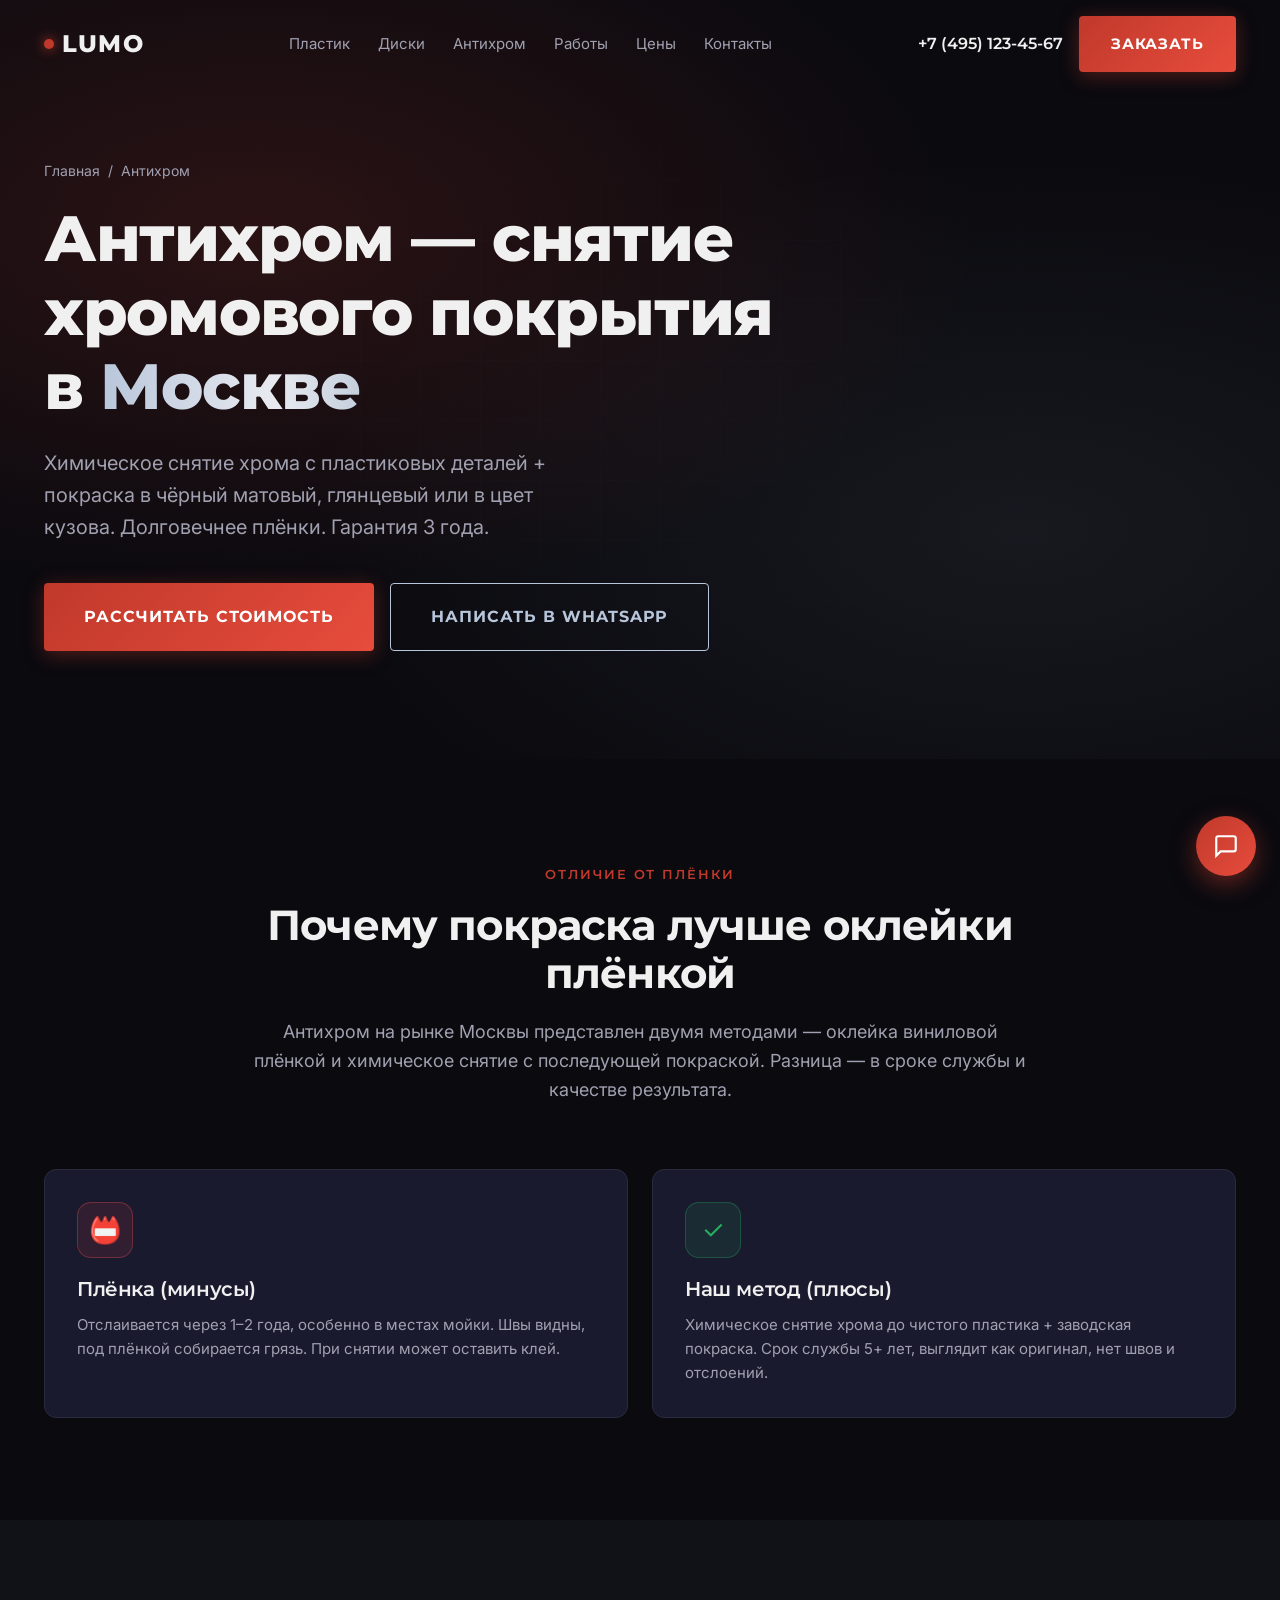
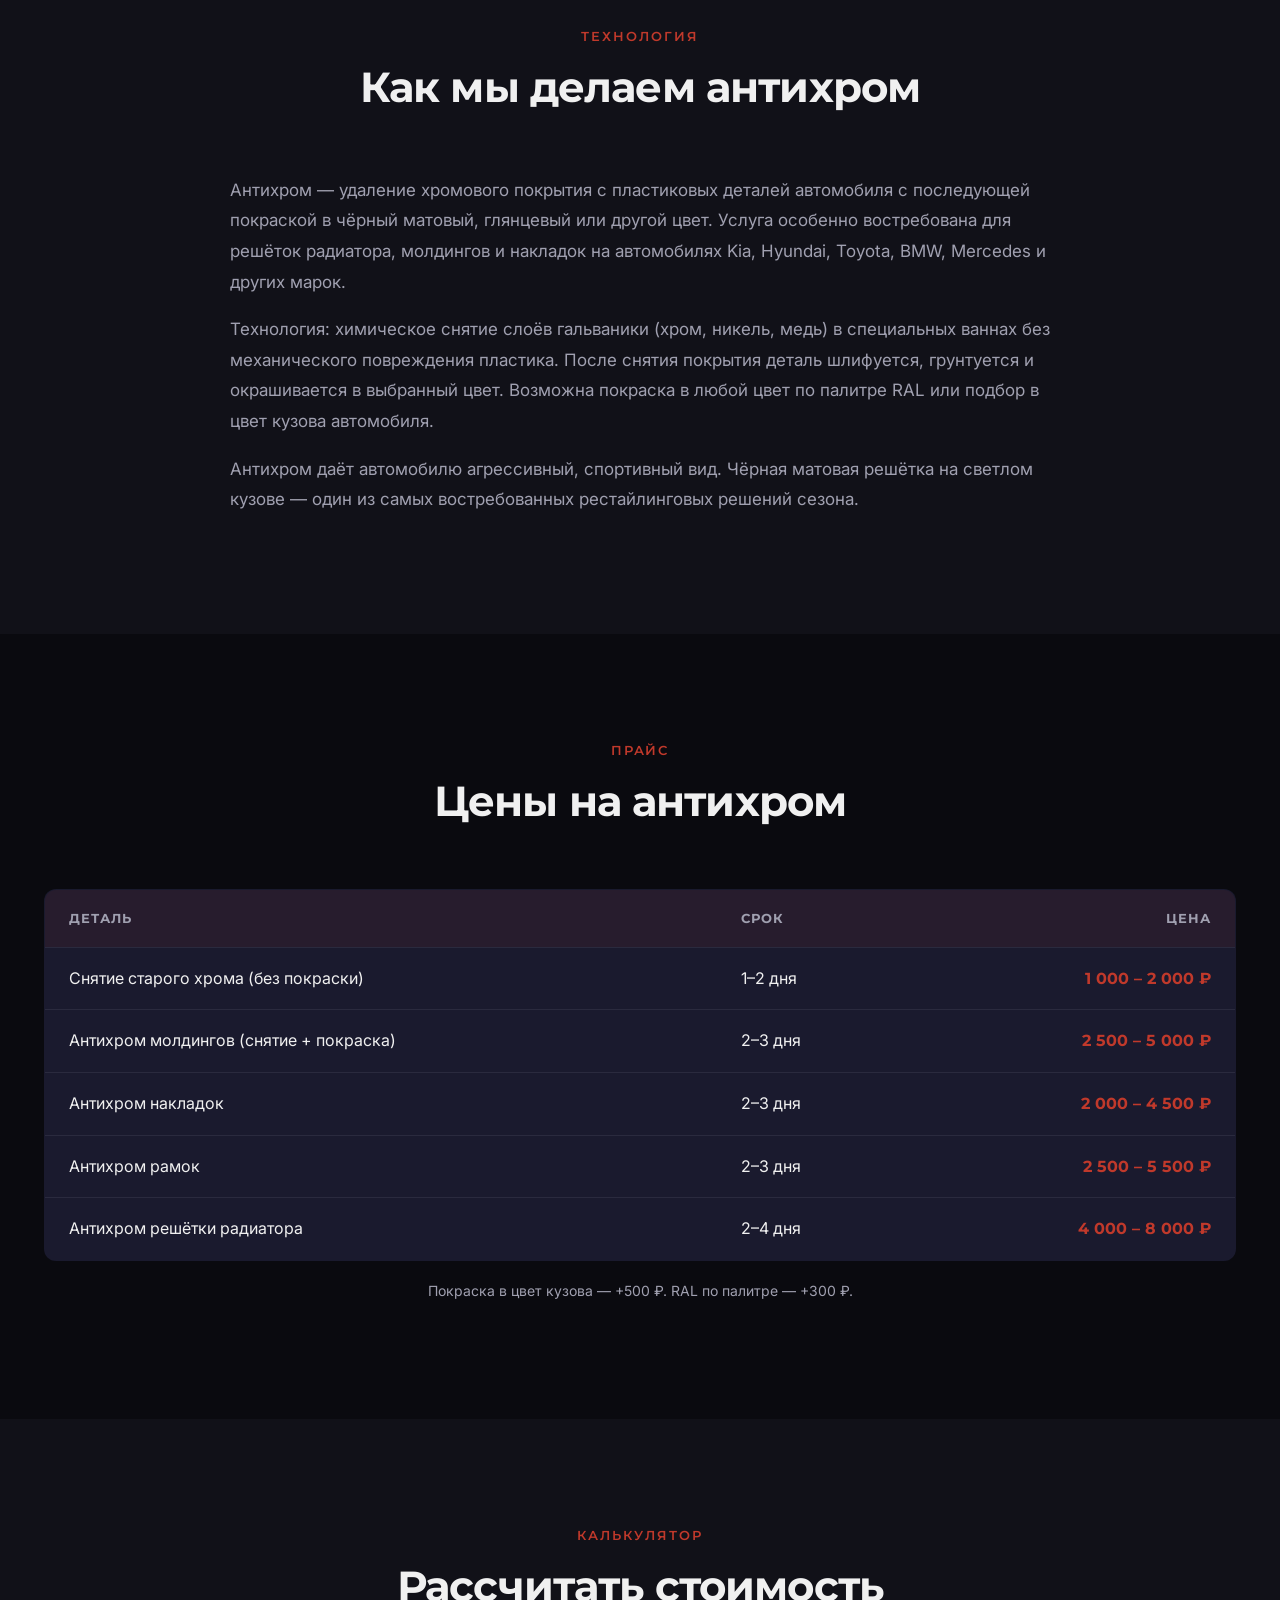
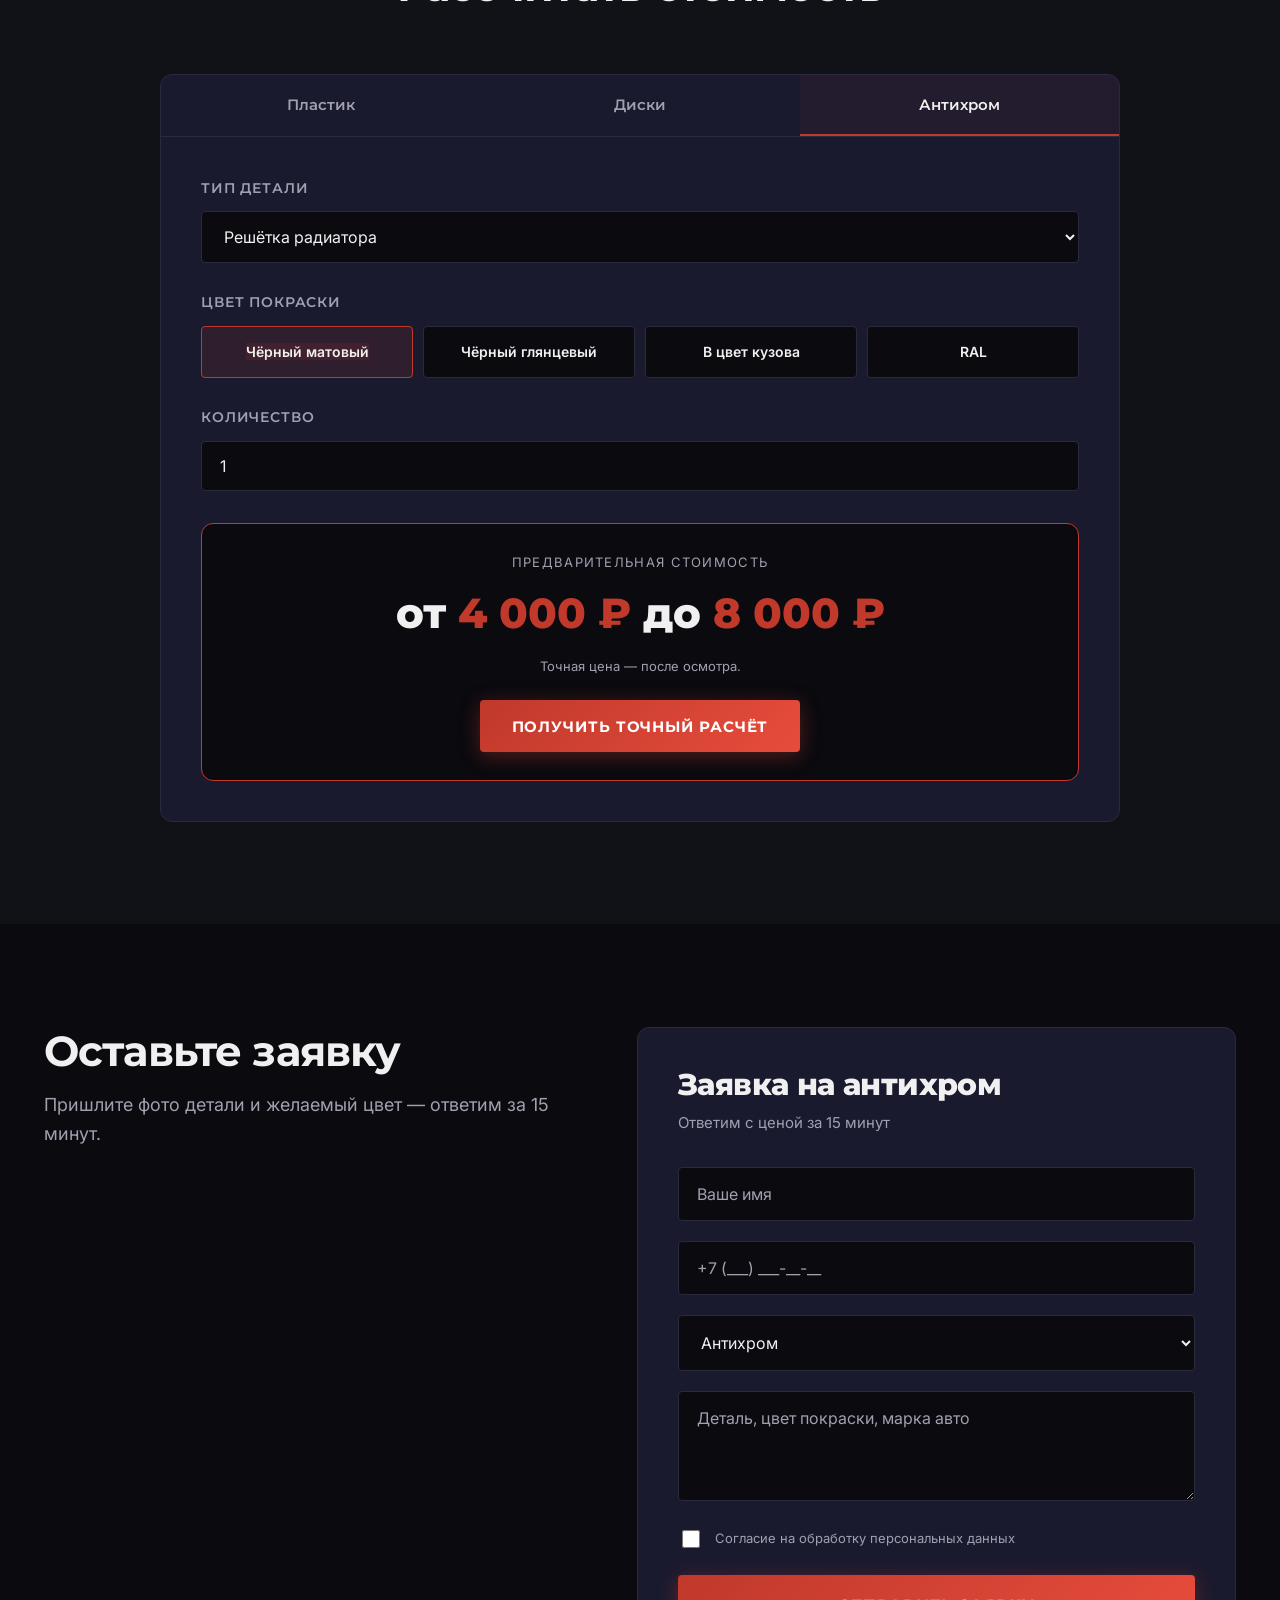
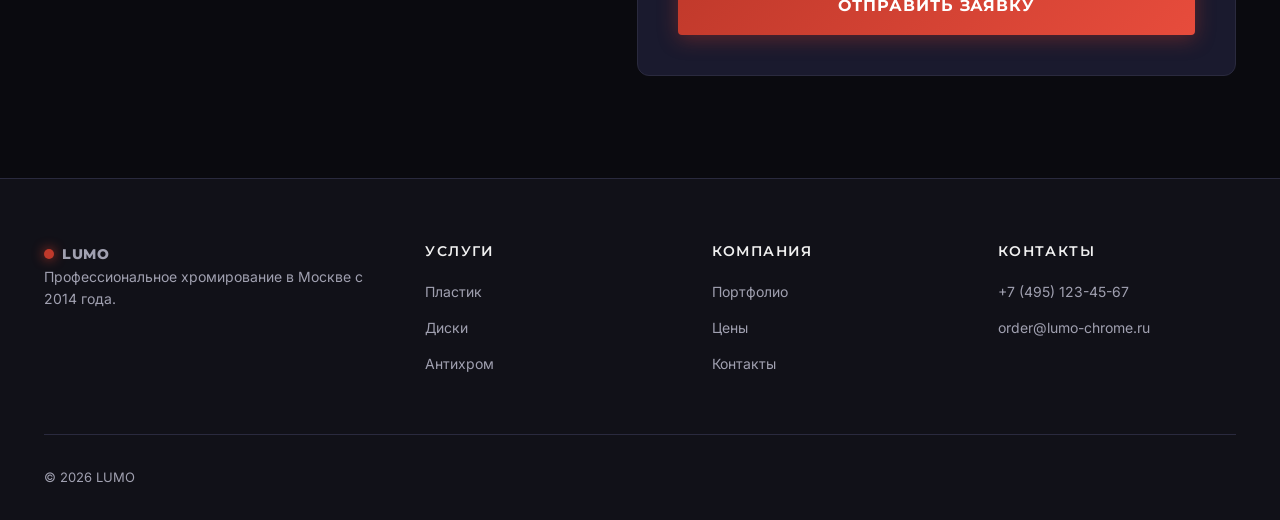
==== antihrom/index.html @ a1a931a6 "Initial commit: LUMO chrome plating website Multipage selling site for chrome plating services in Mo" ====
<!doctype html>
<html lang="ru">
<head>
  <meta charset="utf-8">
  <meta name="viewport" content="width=device-width, initial-scale=1">
  <meta name="theme-color" content="#0a0a0f">

  <title>Антихром в Москве — снятие хрома с пластика | Решётки, молдинги от 3 500 ₽ | LUMO</title>
  <meta name="description" content="Антихром решётки радиатора, молдингов, накладок в Москве и МО. Снятие хрома + покраска в чёрный матовый/глянцевый. Цена от 3 500 ₽. Срок 2–4 дня. Долговечнее плёнки.">
  <meta name="keywords" content="антихром Москва, антихром решётки радиатора, снятие хрома с пластика, антихром молдингов, покраска решётки чёрный матовый">
  <link rel="canonical" href="https://lumo-chrome.ru/antihrom/">

  <meta property="og:title" content="Антихром в Москве — от 3 500 ₽">
  <meta property="og:description" content="Химическое снятие хрома + покраска. Долговечнее плёнки. Срок 2–4 дня.">

  <link rel="preconnect" href="https://fonts.googleapis.com">
  <link rel="preconnect" href="https://fonts.gstatic.com" crossorigin>
  <link href="https://fonts.googleapis.com/css2?family=Montserrat:wght@400;600;700;800&family=Inter:wght@400;500;600&display=swap" rel="stylesheet">
  <link rel="stylesheet" href="/css/style.css">
  <link rel="stylesheet" href="/css/components.css">
  <link rel="stylesheet" href="/css/animations.css">

  <script type="application/ld+json">
  {
    "@context": "https://schema.org", "@type": "Service",
    "serviceType": "Антихром (снятие хромового покрытия)",
    "provider": {"@type": "LocalBusiness", "name": "LUMO"},
    "offers": {"@type": "Offer", "price": "3500", "priceCurrency": "RUB"}
  }
  </script>
</head>
<body>

<header class="header scrolled">
  <div class="container header__inner">
    <a href="/" class="logo"><span class="logo__dot"></span>LUMO</a>
    <nav class="nav">
      <a href="/hromirovanie-plastika/">Пластик</a>
      <a href="/hromirovanie-diskov/">Диски</a>
      <a href="/antihrom/">Антихром</a>
      <a href="/portfolio/">Работы</a>
      <a href="/ceny/">Цены</a>
      <a href="/kontakty/">Контакты</a>
    </nav>
    <div class="header__cta">
      <a href="tel:+74951234567" class="header__phone">+7 (495) 123-45-67</a>
      <a href="#lead-form" class="btn btn--primary">Заказать</a>
      <button class="burger" aria-label="Меню"><span></span><span></span></button>
    </div>
  </div>
</header>

<section class="hero" style="min-height:auto;padding-top:160px;padding-bottom:60px;">
  <div class="container">
    <div class="reveal" style="max-width:860px;">
      <nav style="color:var(--text-secondary);font-size:14px;margin-bottom:20px;"><a href="/" style="color:var(--text-secondary);">Главная</a> &nbsp;/&nbsp; Антихром</nav>
      <h1>Антихром — снятие хромового покрытия в&nbsp;<span class="chrome-text">Москве</span></h1>
      <p class="hero__subtitle">Химическое снятие хрома с пластиковых деталей + покраска в чёрный матовый, глянцевый или в цвет кузова. Долговечнее плёнки. Гарантия 3 года.</p>
      <div class="hero__cta">
        <a href="#calculator" class="btn btn--primary btn--lg">Рассчитать стоимость</a>
        <a href="https://wa.me/74951234567" class="btn btn--secondary btn--lg">Написать в WhatsApp</a>
      </div>
    </div>
  </div>
</section>

<section>
  <div class="container">
    <div class="section-head reveal">
      <span class="eyebrow">Отличие от плёнки</span>
      <h2>Почему покраска лучше оклейки плёнкой</h2>
      <p>Антихром на рынке Москвы представлен двумя методами — оклейка виниловой плёнкой и химическое снятие с последующей покраской. Разница — в сроке службы и качестве результата.</p>
    </div>
    <div class="grid-2" style="display:grid;grid-template-columns:repeat(2,1fr);gap:24px;">
      <div class="utp-card reveal">
        <div class="utp-card__icon" style="background:rgba(255,80,80,0.1);border-color:rgba(255,80,80,0.3);">📛</div>
        <h3>Плёнка (минусы)</h3>
        <p>Отслаивается через 1–2 года, особенно в местах мойки. Швы видны, под плёнкой собирается грязь. При снятии может оставить клей.</p>
      </div>
      <div class="utp-card reveal" data-delay="1">
        <div class="utp-card__icon" style="background:rgba(39,174,96,0.12);border-color:rgba(39,174,96,0.3);color:var(--success);">✓</div>
        <h3>Наш метод (плюсы)</h3>
        <p>Химическое снятие хрома до чистого пластика + заводская покраска. Срок службы 5+ лет, выглядит как оригинал, нет швов и отслоений.</p>
      </div>
    </div>
  </div>
</section>

<section style="background:var(--bg-secondary);">
  <div class="container">
    <div class="section-head reveal">
      <span class="eyebrow">Технология</span>
      <h2>Как мы делаем антихром</h2>
    </div>
    <div style="max-width:820px;margin:0 auto;color:var(--text-secondary);font-size:17px;line-height:1.8;">
      <p>Антихром — удаление хромового покрытия с пластиковых деталей автомобиля с последующей покраской в чёрный матовый, глянцевый или другой цвет. Услуга особенно востребована для решёток радиатора, молдингов и накладок на автомобилях Kia, Hyundai, Toyota, BMW, Mercedes и других марок.</p>
      <p>Технология: химическое снятие слоёв гальваники (хром, никель, медь) в специальных ваннах без механического повреждения пластика. После снятия покрытия деталь шлифуется, грунтуется и окрашивается в выбранный цвет. Возможна покраска в любой цвет по палитре RAL или подбор в цвет кузова автомобиля.</p>
      <p>Антихром даёт автомобилю агрессивный, спортивный вид. Чёрная матовая решётка на светлом кузове — один из самых востребованных рестайлинговых решений сезона.</p>
    </div>
  </div>
</section>

<section>
  <div class="container">
    <div class="section-head reveal">
      <span class="eyebrow">Прайс</span>
      <h2>Цены на антихром</h2>
    </div>
    <table class="price-table reveal">
      <thead><tr><th>Деталь</th><th>Срок</th><th style="text-align:right;">Цена</th></tr></thead>
      <tbody>
        <tr><td>Снятие старого хрома (без покраски)</td><td>1–2 дня</td><td class="price" style="text-align:right;">1 000 – 2 000 ₽</td></tr>
        <tr><td>Антихром молдингов (снятие + покраска)</td><td>2–3 дня</td><td class="price" style="text-align:right;">2 500 – 5 000 ₽</td></tr>
        <tr><td>Антихром накладок</td><td>2–3 дня</td><td class="price" style="text-align:right;">2 000 – 4 500 ₽</td></tr>
        <tr><td>Антихром рамок</td><td>2–3 дня</td><td class="price" style="text-align:right;">2 500 – 5 500 ₽</td></tr>
        <tr><td>Антихром решётки радиатора</td><td>2–4 дня</td><td class="price" style="text-align:right;">4 000 – 8 000 ₽</td></tr>
      </tbody>
    </table>
    <p style="text-align:center;color:var(--text-secondary);margin-top:20px;font-size:14px;">Покраска в цвет кузова — +500 ₽. RAL по палитре — +300 ₽.</p>
  </div>
</section>

<section id="calculator" style="background:var(--bg-secondary);">
  <div class="container">
    <div class="section-head reveal">
      <span class="eyebrow">Калькулятор</span>
      <h2>Рассчитать стоимость</h2>
    </div>
    <div class="calculator reveal">
      <div class="calculator__tabs"><button class="calculator__tab" data-tab="plastic">Пластик</button><button class="calculator__tab" data-tab="discs">Диски</button><button class="calculator__tab active" data-tab="antichrome">Антихром</button></div>
      <div class="calculator__body">
        <div class="calculator__panel" data-tab="plastic">
          <div class="calc-field"><label>Тип</label><select name="p-type"><option value="grill">Решётка</option></select></div>
          <div class="calc-field"><label>Размер</label><div class="calc-options"><label><input type="radio" name="p-size" value="medium" checked><span>Средняя</span></label></div></div>
          <div class="calc-field"><label>Количество</label><input type="number" name="p-qty" min="1" max="20" value="1"></div>
          <div class="calc-field"><label>Цвет</label><div class="calc-options"><label><input type="radio" name="p-color" value="silver" checked><span>Серебро</span></label></div></div>
        </div>
        <div class="calculator__panel" data-tab="discs">
          <div class="calc-field"><label>Диаметр</label><select name="d-dia"><option selected>R17</option></select></div>
          <div class="calc-field"><label>Тип</label><div class="calc-options"><label><input type="radio" name="d-type" value="cast" checked><span>Литой</span></label></div></div>
          <div class="calc-field"><label>Количество</label><div class="calc-options"><label><input type="radio" name="d-qty" value="1" checked><span>1</span></label></div></div>
        </div>
        <div class="calculator__panel active" data-tab="antichrome">
          <div class="calc-field"><label>Тип детали</label><select name="a-type"><option value="grill">Решётка радиатора</option><option value="molding">Молдинги</option><option value="overlay">Накладки</option><option value="frame">Рамки</option><option value="other">Другое</option></select></div>
          <div class="calc-field"><label>Цвет покраски</label><div class="calc-options"><label><input type="radio" name="a-paint" value="matte" checked><span>Чёрный матовый</span></label><label><input type="radio" name="a-paint" value="gloss"><span>Чёрный глянцевый</span></label><label><input type="radio" name="a-paint" value="body"><span>В цвет кузова</span></label><label><input type="radio" name="a-paint" value="ral"><span>RAL</span></label></div></div>
          <div class="calc-field"><label>Количество</label><input type="number" name="a-qty" min="1" max="20" value="1"></div>
        </div>
        <div class="calc-result">
          <div class="calc-result__label">Предварительная стоимость</div>
          <div class="calc-result__price">от <span>0 ₽</span> до <span>0 ₽</span></div>
          <div class="calc-result__note">Точная цена — после осмотра.</div>
          <button type="button" class="btn btn--primary calc-result__cta">Получить точный расчёт</button>
        </div>
      </div>
    </div>
  </div>
</section>

<section id="contact">
  <div class="container">
    <div class="contact">
      <div class="contact__info reveal">
        <h2>Оставьте заявку</h2>
        <p>Пришлите фото детали и желаемый цвет — ответим за 15 минут.</p>
      </div>
      <form class="form reveal" id="lead-form" data-lead>
        <div class="form__fields">
          <h3 class="form__title">Заявка на антихром</h3>
          <p class="form__subtitle">Ответим с ценой за 15 минут</p>
          <div class="form-field"><input type="text" name="name" placeholder="Ваше имя" required></div>
          <div class="form-field"><input type="tel" name="phone" placeholder="+7 (___) ___-__-__" required></div>
          <div class="form-field"><select name="service"><option>Антихром</option></select></div>
          <div class="form-field"><textarea name="comment" placeholder="Деталь, цвет покраски, марка авто"></textarea></div>
          <label class="form-agree"><input type="checkbox" required><span>Согласие на обработку персональных данных</span></label>
          <button type="submit" class="btn btn--primary btn--block btn--lg">Отправить заявку</button>
        </div>
        <div class="form__success"><h3>Заявка принята!</h3><p>Свяжемся в течение 15 минут.</p></div>
      </form>
    </div>
  </div>
</section>

<footer class="footer">
  <div class="container">
    <div class="footer__grid">
      <div><a href="/" class="logo"><span class="logo__dot"></span>LUMO</a><p>Профессиональное хромирование в Москве с 2014 года.</p></div>
      <div><h4>Услуги</h4><ul><li><a href="/hromirovanie-plastika/">Пластик</a></li><li><a href="/hromirovanie-diskov/">Диски</a></li><li><a href="/antihrom/">Антихром</a></li></ul></div>
      <div><h4>Компания</h4><ul><li><a href="/portfolio/">Портфолио</a></li><li><a href="/ceny/">Цены</a></li><li><a href="/kontakty/">Контакты</a></li></ul></div>
      <div><h4>Контакты</h4><ul><li><a href="tel:+74951234567">+7 (495) 123-45-67</a></li><li><a href="mailto:order@lumo-chrome.ru">order@lumo-chrome.ru</a></li></ul></div>
    </div>
    <div class="footer__bottom"><div>© <span data-year>2026</span> LUMO</div></div>
  </div>
</footer>

<div class="messenger">
  <div class="messenger__menu">
    <a class="messenger__btn messenger__btn--wa" href="https://wa.me/74951234567" target="_blank" rel="noopener">WhatsApp</a>
    <a class="messenger__btn messenger__btn--tg" href="https://t.me/lumo_chrome" target="_blank" rel="noopener">Telegram</a>
  </div>
  <button class="messenger__toggle" aria-label="Написать"><svg width="26" height="26" viewBox="0 0 24 24" fill="none" stroke="currentColor" stroke-width="2"><path d="M21 15a2 2 0 01-2 2H7l-4 4V5a2 2 0 012-2h14a2 2 0 012 2z"/></svg></button>
</div>

<script src="/js/analytics.js" defer></script>
<script src="/js/main.js" defer></script>
<script src="/js/calculator.js" defer></script>
</body>
</html>
---- css/style.css ----
/* ============================================
   LUMO — Хромирование в Москве
   Main stylesheet: variables, reset, layout, typography
   ============================================ */

:root {
  --bg-primary: #0a0a0f;
  --bg-secondary: #111118;
  --bg-card: #1a1a2e;
  --accent: #C0392B;
  --accent-light: #E74C3C;
  --chrome-1: #B8C6DB;
  --chrome-2: #E8EAF0;
  --chrome-3: #A0B4C8;
  --gold: #D4AF37;
  --text-primary: #F0F0F0;
  --text-secondary: #A0A0B0;
  --border: #2a2a3e;
  --success: #27AE60;
  --wa: #25D366;
  --tg: #0088cc;

  --font-head: 'Montserrat', system-ui, -apple-system, sans-serif;
  --font-body: 'Inter', system-ui, -apple-system, sans-serif;

  --container: 1240px;
  --radius: 12px;
  --radius-sm: 4px;
  --transition: all 0.3s cubic-bezier(0.4, 0, 0.2, 1);
}

/* ---------- Reset ---------- */
*, *::before, *::after { box-sizing: border-box; }
html { scroll-behavior: smooth; -webkit-text-size-adjust: 100%; }
body {
  margin: 0;
  font-family: var(--font-body);
  font-size: 16px;
  line-height: 1.6;
  color: var(--text-primary);
  background: var(--bg-primary);
  overflow-x: hidden;
  -webkit-font-smoothing: antialiased;
  -moz-osx-font-smoothing: grayscale;
}
img, svg, video { max-width: 100%; display: block; }
a { color: inherit; text-decoration: none; }
button { font-family: inherit; cursor: pointer; border: 0; background: none; color: inherit; }
input, select, textarea { font-family: inherit; font-size: inherit; color: inherit; }
ul { margin: 0; padding: 0; list-style: none; }
p { margin: 0 0 1em; }

/* ---------- Typography ---------- */
h1, h2, h3, h4 {
  font-family: var(--font-head);
  font-weight: 700;
  line-height: 1.15;
  margin: 0 0 0.5em;
  letter-spacing: -0.02em;
}
h1 { font-size: clamp(32px, 5vw, 64px); font-weight: 800; }
h2 { font-size: clamp(24px, 3.5vw, 42px); }
h3 { font-size: clamp(20px, 2.4vw, 28px); font-weight: 600; }
h4 { font-size: clamp(18px, 1.8vw, 22px); font-weight: 600; }

.chrome-text {
  background: linear-gradient(90deg, #B8C6DB, #E8EAF0, #A0B4C8, #E8EAF0);
  background-clip: text;
  -webkit-background-clip: text;
  -webkit-text-fill-color: transparent;
  background-size: 200% auto;
  animation: shine 4s linear infinite;
}
.accent-text { color: var(--accent); }
.gold-text { color: var(--gold); }

/* ---------- Layout ---------- */
.container {
  width: 100%;
  max-width: var(--container);
  margin: 0 auto;
  padding: 0 24px;
}
section { padding: clamp(64px, 8vw, 120px) 0; position: relative; }
.section-head { max-width: 780px; margin: 0 auto clamp(40px, 5vw, 64px); text-align: center; }
.section-head .eyebrow {
  display: inline-block;
  font-family: var(--font-head);
  font-size: 13px;
  font-weight: 600;
  text-transform: uppercase;
  letter-spacing: 0.15em;
  color: var(--accent);
  margin-bottom: 16px;
}
.section-head p { color: var(--text-secondary); font-size: 18px; }

.grid { display: grid; gap: 24px; }
.grid-3 { grid-template-columns: repeat(3, 1fr); }
.grid-2 { grid-template-columns: repeat(2, 1fr); }
.grid-6 { grid-template-columns: repeat(3, 1fr); }

/* ---------- Header ---------- */
.header {
  position: fixed; top: 0; left: 0; right: 0;
  z-index: 100;
  padding: 16px 0;
  background: transparent;
  transition: var(--transition);
}
.header.scrolled {
  background: rgba(10, 10, 15, 0.95);
  backdrop-filter: blur(10px);
  -webkit-backdrop-filter: blur(10px);
  border-bottom: 1px solid var(--border);
  padding: 12px 0;
}
.header.hidden { transform: translateY(-100%); }
.header__inner { display: flex; align-items: center; justify-content: space-between; gap: 24px; }
.logo {
  font-family: var(--font-head);
  font-weight: 800;
  font-size: 24px;
  letter-spacing: 0.05em;
  display: flex; align-items: center; gap: 8px;
}
.logo__dot { width: 10px; height: 10px; background: var(--accent); border-radius: 50%; box-shadow: 0 0 12px var(--accent); }
.nav { display: flex; gap: 28px; }
.nav a { font-size: 15px; color: var(--text-secondary); transition: var(--transition); }
.nav a:hover { color: var(--text-primary); }
.header__phone {
  font-family: var(--font-head);
  font-weight: 600;
  font-size: 16px;
  white-space: nowrap;
}
.header__cta { display: flex; align-items: center; gap: 16px; }
.burger { display: none; width: 32px; height: 32px; flex-direction: column; justify-content: center; gap: 6px; }
.burger span { display: block; width: 24px; height: 2px; background: var(--text-primary); transition: var(--transition); }
.burger.active span:nth-child(1) { transform: translateY(4px) rotate(45deg); }
.burger.active span:nth-child(2) { transform: translateY(-4px) rotate(-45deg); }

/* ---------- Hero ---------- */
.hero {
  min-height: 100vh;
  display: flex;
  align-items: center;
  padding-top: 120px;
  padding-bottom: 80px;
  position: relative;
  overflow: hidden;
}
.hero::before {
  content: '';
  position: absolute; inset: 0;
  background:
    radial-gradient(ellipse at 20% 30%, rgba(192, 57, 43, 0.18), transparent 50%),
    radial-gradient(ellipse at 80% 70%, rgba(184, 198, 219, 0.08), transparent 50%);
  z-index: -1;
}
.hero::after {
  content: '';
  position: absolute; inset: 0;
  background-image: linear-gradient(var(--border) 1px, transparent 1px), linear-gradient(90deg, var(--border) 1px, transparent 1px);
  background-size: 60px 60px;
  opacity: 0.08;
  mask-image: radial-gradient(ellipse at center, #000 30%, transparent 70%);
  -webkit-mask-image: radial-gradient(ellipse at center, #000 30%, transparent 70%);
  z-index: -1;
}
.hero__grid { display: grid; grid-template-columns: 1.3fr 1fr; gap: 64px; align-items: center; }
.hero__eyebrow {
  display: inline-flex; align-items: center; gap: 10px;
  padding: 8px 16px;
  border: 1px solid var(--border);
  border-radius: 50px;
  background: rgba(26, 26, 46, 0.5);
  font-size: 13px; text-transform: uppercase; letter-spacing: 0.1em;
  color: var(--text-secondary);
  margin-bottom: 24px;
  backdrop-filter: blur(8px);
}
.hero__eyebrow::before { content: ''; width: 8px; height: 8px; background: var(--success); border-radius: 50%; box-shadow: 0 0 8px var(--success); }
.hero h1 { margin-bottom: 24px; }
.hero__subtitle { font-size: 20px; color: var(--text-secondary); margin-bottom: 40px; max-width: 560px; }
.hero__cta { display: flex; gap: 16px; flex-wrap: wrap; margin-bottom: 48px; }
.hero__trust { display: flex; gap: 32px; flex-wrap: wrap; }
.hero__trust div { }
.hero__trust .num { font-family: var(--font-head); font-weight: 800; font-size: 32px; color: var(--text-primary); line-height: 1; }
.hero__trust .lbl { font-size: 13px; color: var(--text-secondary); margin-top: 6px; text-transform: uppercase; letter-spacing: 0.08em; }
.hero__visual {
  position: relative;
  aspect-ratio: 1 / 1.1;
  border-radius: var(--radius);
  background: linear-gradient(145deg, #1a1a2e, #0a0a0f);
  border: 1px solid var(--border);
  overflow: hidden;
  display: flex; align-items: center; justify-content: center;
}
.hero__visual::before {
  content: '';
  position: absolute; inset: 0;
  background: conic-gradient(from 0deg at 50% 50%, transparent, rgba(184, 198, 219, 0.15), transparent 30%);
  animation: spin 8s linear infinite;
}
.hero__visual-inner {
  position: relative;
  width: 70%; aspect-ratio: 1;
  border-radius: 50%;
  background:
    radial-gradient(circle at 30% 30%, #E8EAF0, #B8C6DB 40%, #6a7a8c 70%, #2a3540);
  box-shadow: inset 0 0 40px rgba(0,0,0,0.6), 0 0 80px rgba(184, 198, 219, 0.25);
}
.hero__visual-inner::after {
  content: '';
  position: absolute; inset: 20%;
  border-radius: 50%;
  background: radial-gradient(circle at 40% 40%, #F0F0F0, #B8C6DB 50%, #4a5560);
  box-shadow: inset 0 0 20px rgba(0,0,0,0.5);
}

/* ---------- Services ---------- */
.services__grid { display: grid; grid-template-columns: repeat(3, 1fr); gap: 24px; }

/* ---------- Advantages (UTP) ---------- */
.utp__grid { display: grid; grid-template-columns: repeat(3, 1fr); gap: 24px; }
.utp-card {
  padding: 32px;
  background: var(--bg-card);
  border: 1px solid var(--border);
  border-radius: var(--radius);
  transition: var(--transition);
}
.utp-card:hover { border-color: var(--accent); transform: translateY(-4px); }
.utp-card__icon {
  width: 56px; height: 56px;
  display: flex; align-items: center; justify-content: center;
  background: linear-gradient(135deg, rgba(192, 57, 43, 0.2), rgba(192, 57, 43, 0.05));
  border: 1px solid rgba(192, 57, 43, 0.3);
  border-radius: 14px;
  margin-bottom: 20px;
  font-size: 26px;
}
.utp-card h3 { margin-bottom: 12px; font-size: 20px; }
.utp-card p { color: var(--text-secondary); font-size: 15px; margin: 0; }

/* ---------- Process ---------- */
.process__grid { display: grid; grid-template-columns: repeat(5, 1fr); gap: 16px; position: relative; }
.process-step {
  position: relative;
  padding: 28px 24px;
  background: var(--bg-card);
  border: 1px solid var(--border);
  border-radius: var(--radius);
  text-align: center;
}
.process-step__num {
  position: absolute;
  top: -20px; left: 50%;
  transform: translateX(-50%);
  width: 44px; height: 44px;
  background: linear-gradient(135deg, var(--accent), var(--accent-light));
  border-radius: 50%;
  display: flex; align-items: center; justify-content: center;
  font-family: var(--font-head);
  font-weight: 800;
  font-size: 18px;
  color: #fff;
  box-shadow: 0 4px 20px rgba(192, 57, 43, 0.5);
}
.process-step h4 { margin: 12px 0 8px; }
.process-step p { color: var(--text-secondary); font-size: 14px; margin: 0; }

/* ---------- Portfolio ---------- */
.portfolio__filters { display: flex; gap: 12px; justify-content: center; margin-bottom: 40px; flex-wrap: wrap; }
.filter-btn {
  padding: 10px 20px;
  border: 1px solid var(--border);
  border-radius: 50px;
  color: var(--text-secondary);
  font-size: 14px;
  transition: var(--transition);
}
.filter-btn:hover { color: var(--text-primary); border-color: var(--chrome-1); }
.filter-btn.active { background: var(--accent); color: #fff; border-color: var(--accent); }

.portfolio__grid { display: grid; grid-template-columns: repeat(3, 1fr); gap: 24px; }
.portfolio-item {
  position: relative;
  aspect-ratio: 4 / 3;
  border-radius: var(--radius);
  overflow: hidden;
  background: var(--bg-card);
  border: 1px solid var(--border);
  cursor: pointer;
  transition: var(--transition);
}
.portfolio-item:hover { transform: translateY(-4px); border-color: var(--accent); }
.portfolio-item__before,
.portfolio-item__after {
  position: absolute; inset: 0;
  display: flex; align-items: center; justify-content: center;
  font-family: var(--font-head); font-weight: 800; font-size: 14px;
  letter-spacing: 0.1em;
}
.portfolio-item__before {
  background: linear-gradient(135deg, #2a2a3e, #1a1a2e);
  color: var(--text-secondary);
}
.portfolio-item__after {
  background: linear-gradient(135deg, #B8C6DB, #E8EAF0, #6a7a8c);
  color: #0a0a0f;
  clip-path: inset(0 0 0 50%);
}
.portfolio-item__handle {
  position: absolute;
  top: 0; bottom: 0;
  left: 50%;
  width: 2px;
  background: #fff;
  transform: translateX(-50%);
  pointer-events: none;
}
.portfolio-item__handle::after {
  content: '↔';
  position: absolute; top: 50%; left: 50%;
  transform: translate(-50%, -50%);
  width: 40px; height: 40px;
  background: #fff;
  color: var(--accent);
  border-radius: 50%;
  display: flex; align-items: center; justify-content: center;
  font-weight: 800; font-size: 20px;
  box-shadow: 0 4px 16px rgba(0,0,0,0.5);
}
.portfolio-item__caption {
  position: absolute;
  left: 16px; right: 16px; bottom: 16px;
  font-size: 13px;
  color: var(--text-secondary);
  z-index: 2;
}
.portfolio-item .label-before,
.portfolio-item .label-after {
  position: absolute;
  top: 16px;
  padding: 6px 12px;
  background: rgba(10, 10, 15, 0.7);
  backdrop-filter: blur(8px);
  border-radius: 50px;
  font-family: var(--font-head);
  font-size: 11px;
  font-weight: 700;
  letter-spacing: 0.1em;
  z-index: 3;
}
.portfolio-item .label-before { left: 16px; color: var(--text-secondary); }
.portfolio-item .label-after { right: 16px; color: var(--chrome-2); }

/* ---------- Reviews ---------- */
.reviews__track { display: flex; gap: 24px; overflow-x: auto; padding-bottom: 12px; scroll-snap-type: x mandatory; scrollbar-width: thin; }
.reviews__track::-webkit-scrollbar { height: 6px; }
.reviews__track::-webkit-scrollbar-thumb { background: var(--border); border-radius: 4px; }
.review-card {
  flex: 0 0 360px;
  padding: 28px;
  background: var(--bg-card);
  border: 1px solid var(--border);
  border-radius: var(--radius);
  scroll-snap-align: start;
}
.review-card__head { display: flex; align-items: center; gap: 14px; margin-bottom: 16px; }
.review-card__avatar {
  width: 48px; height: 48px;
  background: linear-gradient(135deg, var(--accent), var(--accent-light));
  border-radius: 50%;
  display: flex; align-items: center; justify-content: center;
  font-family: var(--font-head); font-weight: 800; font-size: 18px;
  color: #fff;
}
.review-card__name { font-weight: 600; }
.review-card__meta { font-size: 13px; color: var(--text-secondary); }
.review-card__stars { color: var(--gold); margin-bottom: 12px; font-size: 16px; letter-spacing: 2px; }
.review-card p { color: var(--text-secondary); font-size: 15px; margin: 0; }
.review-card__source { margin-top: 16px; font-size: 12px; color: var(--text-secondary); text-transform: uppercase; letter-spacing: 0.1em; }

/* ---------- FAQ ---------- */
.faq { max-width: 860px; margin: 0 auto; }
.faq-item {
  border: 1px solid var(--border);
  border-radius: var(--radius);
  margin-bottom: 12px;
  background: var(--bg-card);
  overflow: hidden;
  transition: var(--transition);
}
.faq-item[open] { border-color: var(--accent); }
.faq-item summary {
  padding: 22px 28px;
  font-family: var(--font-head);
  font-weight: 600;
  font-size: 17px;
  cursor: pointer;
  display: flex;
  align-items: center;
  justify-content: space-between;
  gap: 16px;
  list-style: none;
}
.faq-item summary::-webkit-details-marker { display: none; }
.faq-item summary::after {
  content: '+';
  font-size: 28px;
  color: var(--accent);
  transition: var(--transition);
  line-height: 1;
}
.faq-item[open] summary::after { transform: rotate(45deg); }
.faq-item__body {
  padding: 0 28px 22px;
  color: var(--text-secondary);
  font-size: 15px;
}

/* ---------- Promo banner ---------- */
.promo {
  background: linear-gradient(135deg, var(--accent), #8a1f14);
  border-radius: var(--radius);
  padding: 48px;
  position: relative;
  overflow: hidden;
  text-align: center;
}
.promo::before {
  content: '';
  position: absolute; inset: 0;
  background: radial-gradient(circle at 20% 30%, rgba(255,255,255,0.15), transparent 50%);
}
.promo > * { position: relative; z-index: 1; }
.promo h2 { color: #fff; margin-bottom: 16px; }
.promo p { color: rgba(255,255,255,0.85); font-size: 18px; margin-bottom: 32px; }
.promo__timer { display: flex; justify-content: center; gap: 16px; margin-bottom: 32px; }
.promo__timer-item {
  background: rgba(0,0,0,0.3);
  padding: 16px 20px;
  border-radius: var(--radius-sm);
  min-width: 80px;
  backdrop-filter: blur(8px);
}
.promo__timer .num { font-family: var(--font-head); font-weight: 800; font-size: 32px; color: #fff; line-height: 1; }
.promo__timer .lbl { font-size: 11px; color: rgba(255,255,255,0.7); text-transform: uppercase; letter-spacing: 0.1em; margin-top: 4px; }

/* ---------- Contact block + form ---------- */
.contact {
  display: grid;
  grid-template-columns: 1fr 1.1fr;
  gap: 48px;
  align-items: start;
}
.contact__info h2 { margin-bottom: 16px; }
.contact__info p { color: var(--text-secondary); font-size: 18px; margin-bottom: 32px; }
.contact__list { display: flex; flex-direction: column; gap: 20px; }
.contact__item { display: flex; gap: 16px; align-items: flex-start; }
.contact__item-icon {
  flex-shrink: 0;
  width: 44px; height: 44px;
  background: rgba(192, 57, 43, 0.12);
  border: 1px solid rgba(192, 57, 43, 0.3);
  border-radius: 10px;
  display: flex; align-items: center; justify-content: center;
  color: var(--accent);
}
.contact__item-label { font-size: 13px; color: var(--text-secondary); text-transform: uppercase; letter-spacing: 0.08em; margin-bottom: 4px; }
.contact__item-value { font-family: var(--font-head); font-weight: 600; font-size: 18px; }

/* ---------- Footer ---------- */
.footer {
  padding: 64px 0 32px;
  background: var(--bg-secondary);
  border-top: 1px solid var(--border);
}
.footer__grid { display: grid; grid-template-columns: 1.4fr repeat(3, 1fr); gap: 48px; margin-bottom: 48px; }
.footer h4 { font-size: 14px; text-transform: uppercase; letter-spacing: 0.1em; margin-bottom: 20px; color: var(--text-primary); }
.footer p, .footer a { color: var(--text-secondary); font-size: 14px; }
.footer ul li { margin-bottom: 10px; }
.footer a:hover { color: var(--text-primary); }
.footer__bottom {
  padding-top: 32px;
  border-top: 1px solid var(--border);
  display: flex; justify-content: space-between; gap: 24px; flex-wrap: wrap;
  font-size: 13px; color: var(--text-secondary);
}

/* ---------- Responsive ---------- */
@media (max-width: 1199px) {
  .services__grid, .utp__grid, .portfolio__grid { grid-template-columns: repeat(2, 1fr); }
  .process__grid { grid-template-columns: repeat(3, 1fr); }
  .footer__grid { grid-template-columns: 1fr 1fr; }
}
@media (max-width: 900px) {
  .hero__grid { grid-template-columns: 1fr; gap: 48px; }
  .hero__visual { max-width: 400px; margin: 0 auto; }
  .contact { grid-template-columns: 1fr; }
}
@media (max-width: 767px) {
  .nav { display: none; }
  .header__phone { display: none; }
  .burger { display: flex; }
  .header.scrolled .nav.open {
    display: flex; flex-direction: column;
    position: absolute; top: 100%; left: 0; right: 0;
    background: rgba(10, 10, 15, 0.98);
    padding: 24px; gap: 20px;
    border-bottom: 1px solid var(--border);
  }
  .services__grid, .utp__grid, .portfolio__grid, .process__grid { grid-template-columns: 1fr; }
  .hero__trust { gap: 20px; }
  .hero__trust .num { font-size: 26px; }
  .promo { padding: 32px 20px; }
  .footer__grid { grid-template-columns: 1fr; gap: 32px; }
  .review-card { flex: 0 0 300px; }
  section { padding: 72px 0; }
}
@media (max-width: 479px) {
  .container { padding: 0 16px; }
  .hero__subtitle { font-size: 17px; }
  .hero__cta .btn { width: 100%; }
  .faq-item summary { padding: 18px 20px; font-size: 15px; }
  .faq-item__body { padding: 0 20px 18px; }
}
---- css/components.css ----
/* ============================================
   LUMO — Components: buttons, cards, forms, calculator, widgets
   ============================================ */

/* ---------- Buttons ---------- */
.btn {
  display: inline-flex;
  align-items: center;
  justify-content: center;
  gap: 10px;
  padding: 16px 32px;
  border-radius: var(--radius-sm);
  font-family: var(--font-head);
  font-weight: 700;
  font-size: 15px;
  text-transform: uppercase;
  letter-spacing: 0.06em;
  min-height: 52px;
  transition: var(--transition);
  position: relative;
  overflow: hidden;
  cursor: pointer;
  white-space: nowrap;
}
.btn--primary {
  background: linear-gradient(135deg, var(--accent), var(--accent-light));
  color: #fff;
  box-shadow: 0 4px 20px rgba(192, 57, 43, 0.4);
}
.btn--primary::before {
  content: '';
  position: absolute;
  inset: 0;
  background: linear-gradient(120deg, transparent, rgba(255,255,255,0.25), transparent);
  transform: translateX(-100%);
  transition: transform 0.6s ease;
}
.btn--primary:hover::before { transform: translateX(100%); }
.btn--primary:hover { box-shadow: 0 6px 28px rgba(192, 57, 43, 0.55); transform: translateY(-2px); }
.btn--secondary {
  background: transparent;
  border: 1px solid var(--chrome-1);
  color: var(--chrome-1);
}
.btn--secondary:hover { background: rgba(184, 198, 219, 0.1); color: var(--chrome-2); border-color: var(--chrome-2); }
.btn--wa { background: var(--wa); color: #fff; border-radius: 50px; }
.btn--wa:hover { background: #1ebe5c; transform: translateY(-2px); }
.btn--tg { background: var(--tg); color: #fff; border-radius: 50px; }
.btn--tg:hover { background: #0077b3; transform: translateY(-2px); }
.btn--block { width: 100%; }
.btn--lg { padding: 20px 40px; font-size: 16px; min-height: 60px; }

/* ---------- Service cards ---------- */
.service-card {
  padding: 36px 32px;
  background: var(--bg-card);
  border: 1px solid var(--border);
  border-radius: var(--radius);
  transition: var(--transition);
  display: flex;
  flex-direction: column;
  position: relative;
  overflow: hidden;
}
.service-card::before {
  content: '';
  position: absolute;
  top: 0; left: 0; right: 0;
  height: 2px;
  background: linear-gradient(90deg, transparent, var(--accent), transparent);
  opacity: 0;
  transition: var(--transition);
}
.service-card:hover {
  border-color: var(--accent);
  transform: translateY(-6px);
  box-shadow: 0 16px 48px rgba(192, 57, 43, 0.15);
}
.service-card:hover::before { opacity: 1; }
.service-card__icon {
  width: 64px; height: 64px;
  display: flex; align-items: center; justify-content: center;
  background: linear-gradient(135deg, rgba(192, 57, 43, 0.2), rgba(184, 198, 219, 0.08));
  border: 1px solid var(--border);
  border-radius: var(--radius);
  margin-bottom: 24px;
  color: var(--accent);
}
.service-card h3 { font-size: 24px; margin-bottom: 14px; }
.service-card p { color: var(--text-secondary); font-size: 15px; margin-bottom: 24px; flex-grow: 1; }
.service-card__features { margin-bottom: 28px; }
.service-card__features li {
  position: relative;
  padding-left: 24px;
  font-size: 14px;
  color: var(--text-secondary);
  margin-bottom: 10px;
}
.service-card__features li::before {
  content: '';
  position: absolute;
  left: 0; top: 8px;
  width: 14px; height: 8px;
  border-left: 2px solid var(--success);
  border-bottom: 2px solid var(--success);
  transform: rotate(-45deg);
}
.service-card__price {
  font-family: var(--font-head);
  font-weight: 800;
  font-size: 26px;
  color: var(--text-primary);
  margin-bottom: 20px;
}
.service-card__price span { color: var(--accent); }
.service-card__link {
  display: inline-flex;
  align-items: center;
  gap: 8px;
  font-family: var(--font-head);
  font-weight: 600;
  font-size: 14px;
  text-transform: uppercase;
  letter-spacing: 0.08em;
  color: var(--accent);
  transition: var(--transition);
}
.service-card__link:hover { gap: 14px; }

/* ---------- Calculator ---------- */
.calculator {
  background: var(--bg-card);
  border: 1px solid var(--border);
  border-radius: var(--radius);
  overflow: hidden;
  max-width: 960px;
  margin: 0 auto;
}
.calculator__tabs {
  display: grid;
  grid-template-columns: repeat(3, 1fr);
  border-bottom: 1px solid var(--border);
}
.calculator__tab {
  padding: 20px 16px;
  font-family: var(--font-head);
  font-weight: 600;
  font-size: 15px;
  color: var(--text-secondary);
  border-bottom: 2px solid transparent;
  transition: var(--transition);
  text-align: center;
}
.calculator__tab:hover { color: var(--text-primary); }
.calculator__tab.active {
  color: var(--text-primary);
  border-bottom-color: var(--accent);
  background: rgba(192, 57, 43, 0.05);
}
.calculator__body { padding: 40px; }
.calculator__panel { display: none; }
.calculator__panel.active { display: block; animation: fadeInUp 0.4s ease; }
.calc-field { margin-bottom: 28px; }
.calc-field label {
  display: block;
  font-family: var(--font-head);
  font-weight: 600;
  font-size: 14px;
  text-transform: uppercase;
  letter-spacing: 0.06em;
  color: var(--text-secondary);
  margin-bottom: 12px;
}
.calc-field select,
.calc-field input[type="number"] {
  width: 100%;
  padding: 14px 18px;
  background: var(--bg-primary);
  border: 1px solid var(--border);
  border-radius: var(--radius-sm);
  color: var(--text-primary);
  font-size: 16px;
  transition: var(--transition);
}
.calc-field select:focus,
.calc-field input:focus {
  outline: none;
  border-color: var(--accent);
  box-shadow: 0 0 0 3px rgba(192, 57, 43, 0.15);
}
.calc-options { display: flex; gap: 10px; flex-wrap: wrap; }
.calc-options label {
  flex: 1;
  min-width: 120px;
  padding: 14px 16px;
  background: var(--bg-primary);
  border: 1px solid var(--border);
  border-radius: var(--radius-sm);
  cursor: pointer;
  text-align: center;
  font-size: 14px;
  font-family: var(--font-body);
  text-transform: none;
  letter-spacing: 0;
  color: var(--text-primary);
  margin: 0;
  transition: var(--transition);
}
.calc-options input { display: none; }
.calc-options label:hover { border-color: var(--chrome-1); }
.calc-options input:checked + span,
.calc-options label:has(input:checked) {
  border-color: var(--accent);
  background: rgba(192, 57, 43, 0.12);
  color: var(--text-primary);
}
.calc-result {
  margin-top: 32px;
  padding: 28px;
  background: var(--bg-primary);
  border: 1px solid var(--accent);
  border-radius: var(--radius);
  text-align: center;
}
.calc-result__label {
  font-size: 13px;
  text-transform: uppercase;
  letter-spacing: 0.1em;
  color: var(--text-secondary);
  margin-bottom: 8px;
}
.calc-result__price {
  font-family: var(--font-head);
  font-weight: 800;
  font-size: clamp(28px, 4vw, 42px);
  color: var(--text-primary);
  margin-bottom: 8px;
}
.calc-result__price span { color: var(--accent); }
.calc-result__note {
  font-size: 13px;
  color: var(--text-secondary);
  margin-bottom: 24px;
}
.calc-result .btn { margin-top: 0; }

/* ---------- Form ---------- */
.form {
  background: var(--bg-card);
  border: 1px solid var(--border);
  border-radius: var(--radius);
  padding: 40px;
}
.form__title {
  font-family: var(--font-head);
  font-weight: 800;
  font-size: clamp(22px, 2.6vw, 30px);
  margin-bottom: 8px;
}
.form__subtitle {
  color: var(--text-secondary);
  font-size: 15px;
  margin-bottom: 32px;
}
.form-field { margin-bottom: 20px; }
.form-field input,
.form-field select,
.form-field textarea {
  width: 100%;
  padding: 16px 18px;
  background: var(--bg-primary);
  border: 1px solid var(--border);
  border-radius: var(--radius-sm);
  color: var(--text-primary);
  font-size: 16px;
  transition: var(--transition);
}
.form-field textarea { min-height: 110px; resize: vertical; font-family: var(--font-body); }
.form-field input:focus,
.form-field select:focus,
.form-field textarea:focus {
  outline: none;
  border-color: var(--accent);
  box-shadow: 0 0 0 3px rgba(192, 57, 43, 0.15);
}
.form-field input::placeholder,
.form-field textarea::placeholder { color: var(--text-secondary); }
.form-agree {
  display: flex;
  gap: 12px;
  align-items: flex-start;
  font-size: 13px;
  color: var(--text-secondary);
  margin-bottom: 24px;
}
.form-agree input { width: 18px; height: 18px; margin-top: 2px; accent-color: var(--accent); flex-shrink: 0; }
.form-agree a { color: var(--chrome-1); text-decoration: underline; }
.form__success {
  display: none;
  padding: 32px;
  background: rgba(39, 174, 96, 0.1);
  border: 1px solid var(--success);
  border-radius: var(--radius);
  text-align: center;
}
.form__success.visible { display: block; animation: fadeInUp 0.4s ease; }
.form__success h3 { color: var(--success); margin-bottom: 12px; }
.form__success p { color: var(--text-secondary); margin-bottom: 20px; }

/* ---------- Floating messenger widget ---------- */
.messenger {
  position: fixed;
  bottom: 24px; right: 24px;
  z-index: 99;
  display: flex;
  flex-direction: column;
  align-items: flex-end;
  gap: 12px;
}
.messenger__toggle {
  width: 60px; height: 60px;
  border-radius: 50%;
  background: linear-gradient(135deg, var(--accent), var(--accent-light));
  color: #fff;
  display: flex; align-items: center; justify-content: center;
  box-shadow: 0 8px 24px rgba(192, 57, 43, 0.5);
  transition: var(--transition);
  animation: pulse 2.5s ease-in-out infinite;
}
.messenger__toggle:hover { transform: scale(1.08); }
.messenger__menu {
  display: flex;
  flex-direction: column;
  gap: 10px;
  opacity: 0;
  visibility: hidden;
  transform: translateY(12px);
  transition: var(--transition);
}
.messenger.open .messenger__menu {
  opacity: 1;
  visibility: visible;
  transform: translateY(0);
}
.messenger.open .messenger__toggle { animation: none; }
.messenger__btn {
  display: flex;
  align-items: center;
  gap: 12px;
  padding: 12px 20px 12px 14px;
  border-radius: 50px;
  color: #fff;
  font-family: var(--font-head);
  font-weight: 600;
  font-size: 14px;
  box-shadow: 0 4px 16px rgba(0,0,0,0.4);
  transition: var(--transition);
}
.messenger__btn--wa { background: var(--wa); }
.messenger__btn--tg { background: var(--tg); }
.messenger__btn:hover { transform: translateX(-4px); }
.messenger__btn svg { width: 22px; height: 22px; }

/* ---------- Lightbox ---------- */
.lightbox {
  position: fixed; inset: 0;
  background: rgba(10, 10, 15, 0.95);
  backdrop-filter: blur(10px);
  display: none;
  align-items: center;
  justify-content: center;
  z-index: 1000;
  padding: 32px;
}
.lightbox.active { display: flex; }
.lightbox__content {
  max-width: 900px;
  width: 100%;
  background: var(--bg-card);
  border: 1px solid var(--border);
  border-radius: var(--radius);
  padding: 32px;
}
.lightbox__close {
  position: absolute;
  top: 24px; right: 24px;
  width: 44px; height: 44px;
  border-radius: 50%;
  background: var(--bg-card);
  color: var(--text-primary);
  font-size: 24px;
  display: flex; align-items: center; justify-content: center;
  border: 1px solid var(--border);
}

/* ---------- Price table ---------- */
.price-table {
  width: 100%;
  border-collapse: collapse;
  background: var(--bg-card);
  border: 1px solid var(--border);
  border-radius: var(--radius);
  overflow: hidden;
}
.price-table th,
.price-table td {
  padding: 18px 24px;
  text-align: left;
  border-bottom: 1px solid var(--border);
}
.price-table th {
  background: rgba(192, 57, 43, 0.08);
  font-family: var(--font-head);
  font-size: 13px;
  font-weight: 700;
  text-transform: uppercase;
  letter-spacing: 0.08em;
  color: var(--text-secondary);
}
.price-table tr:last-child td { border-bottom: 0; }
.price-table tr:hover td { background: rgba(192, 57, 43, 0.04); }
.price-table .price { font-family: var(--font-head); font-weight: 700; color: var(--accent); white-space: nowrap; }

@media (max-width: 767px) {
  .calculator__body { padding: 24px; }
  .calculator__tab { padding: 16px 8px; font-size: 13px; }
  .calc-options label { min-width: 100px; padding: 12px; font-size: 13px; }
  .form { padding: 28px 20px; }
  .messenger { bottom: 16px; right: 16px; }
  .messenger__btn { padding: 10px 16px 10px 12px; font-size: 13px; }
  .price-table th, .price-table td { padding: 14px 16px; font-size: 14px; }
}
---- css/animations.css ----
/* ============================================
   LUMO — Animations & keyframes
   ============================================ */

@keyframes shine {
  from { background-position: 0% 50%; }
  to   { background-position: 200% 50%; }
}

@keyframes spin {
  from { transform: rotate(0deg); }
  to   { transform: rotate(360deg); }
}

@keyframes fadeInUp {
  from { opacity: 0; transform: translateY(24px); }
  to   { opacity: 1; transform: translateY(0); }
}

@keyframes fadeIn {
  from { opacity: 0; }
  to   { opacity: 1; }
}

@keyframes pulse {
  0%, 100% { box-shadow: 0 8px 24px rgba(192, 57, 43, 0.5), 0 0 0 0 rgba(192, 57, 43, 0.6); }
  50%      { box-shadow: 0 8px 24px rgba(192, 57, 43, 0.5), 0 0 0 16px rgba(192, 57, 43, 0); }
}

@keyframes scroll-indicator {
  0%   { transform: translate(-50%, 0); opacity: 1; }
  100% { transform: translate(-50%, 12px); opacity: 0; }
}

/* ---------- Scroll-triggered reveals ---------- */
.reveal {
  opacity: 0;
  transform: translateY(24px);
  transition: opacity 0.7s ease, transform 0.7s ease;
  will-change: opacity, transform;
}
.reveal.visible {
  opacity: 1;
  transform: translateY(0);
}
.reveal[data-delay="1"].visible { transition-delay: 0.1s; }
.reveal[data-delay="2"].visible { transition-delay: 0.2s; }
.reveal[data-delay="3"].visible { transition-delay: 0.3s; }
.reveal[data-delay="4"].visible { transition-delay: 0.4s; }
.reveal[data-delay="5"].visible { transition-delay: 0.5s; }

/* Respect user preference */
@media (prefers-reduced-motion: reduce) {
  *, *::before, *::after {
    animation-duration: 0.01ms !important;
    animation-iteration-count: 1 !important;
    transition-duration: 0.01ms !important;
  }
  .reveal { opacity: 1; transform: none; }
}
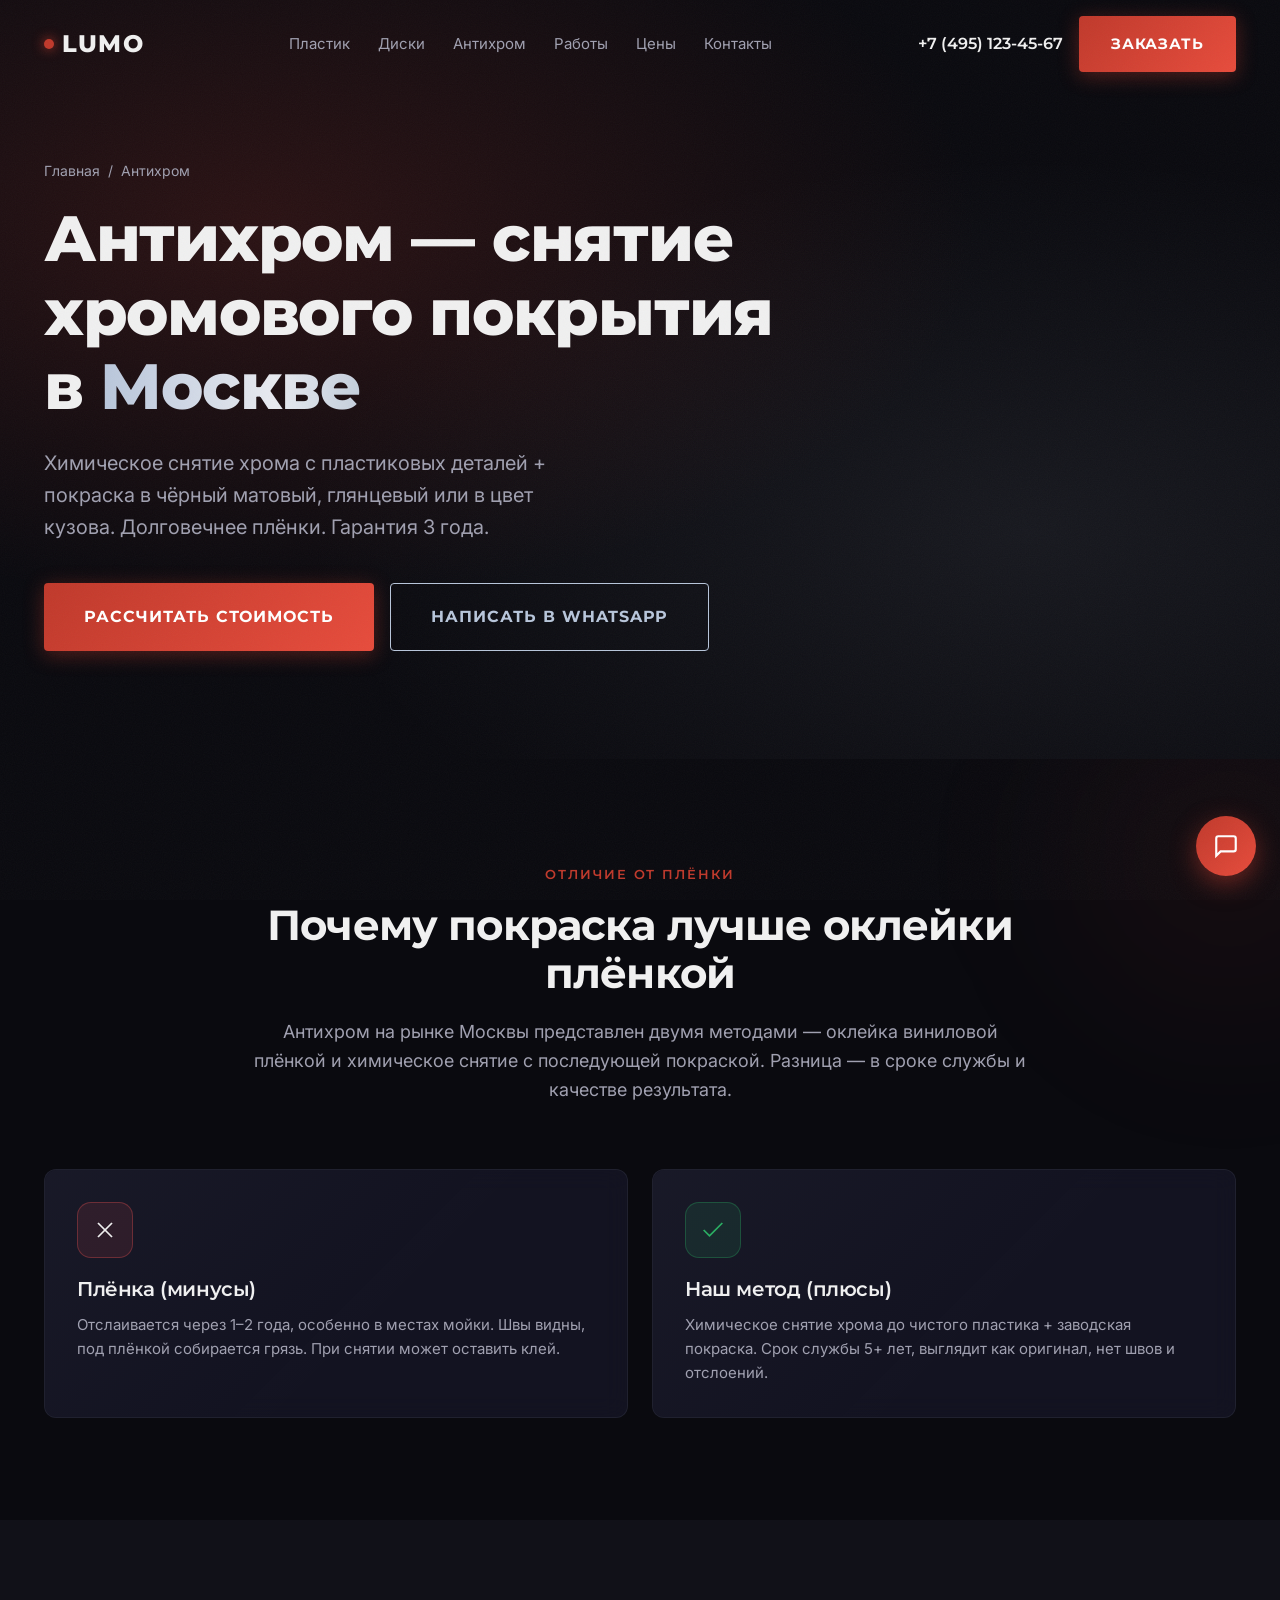
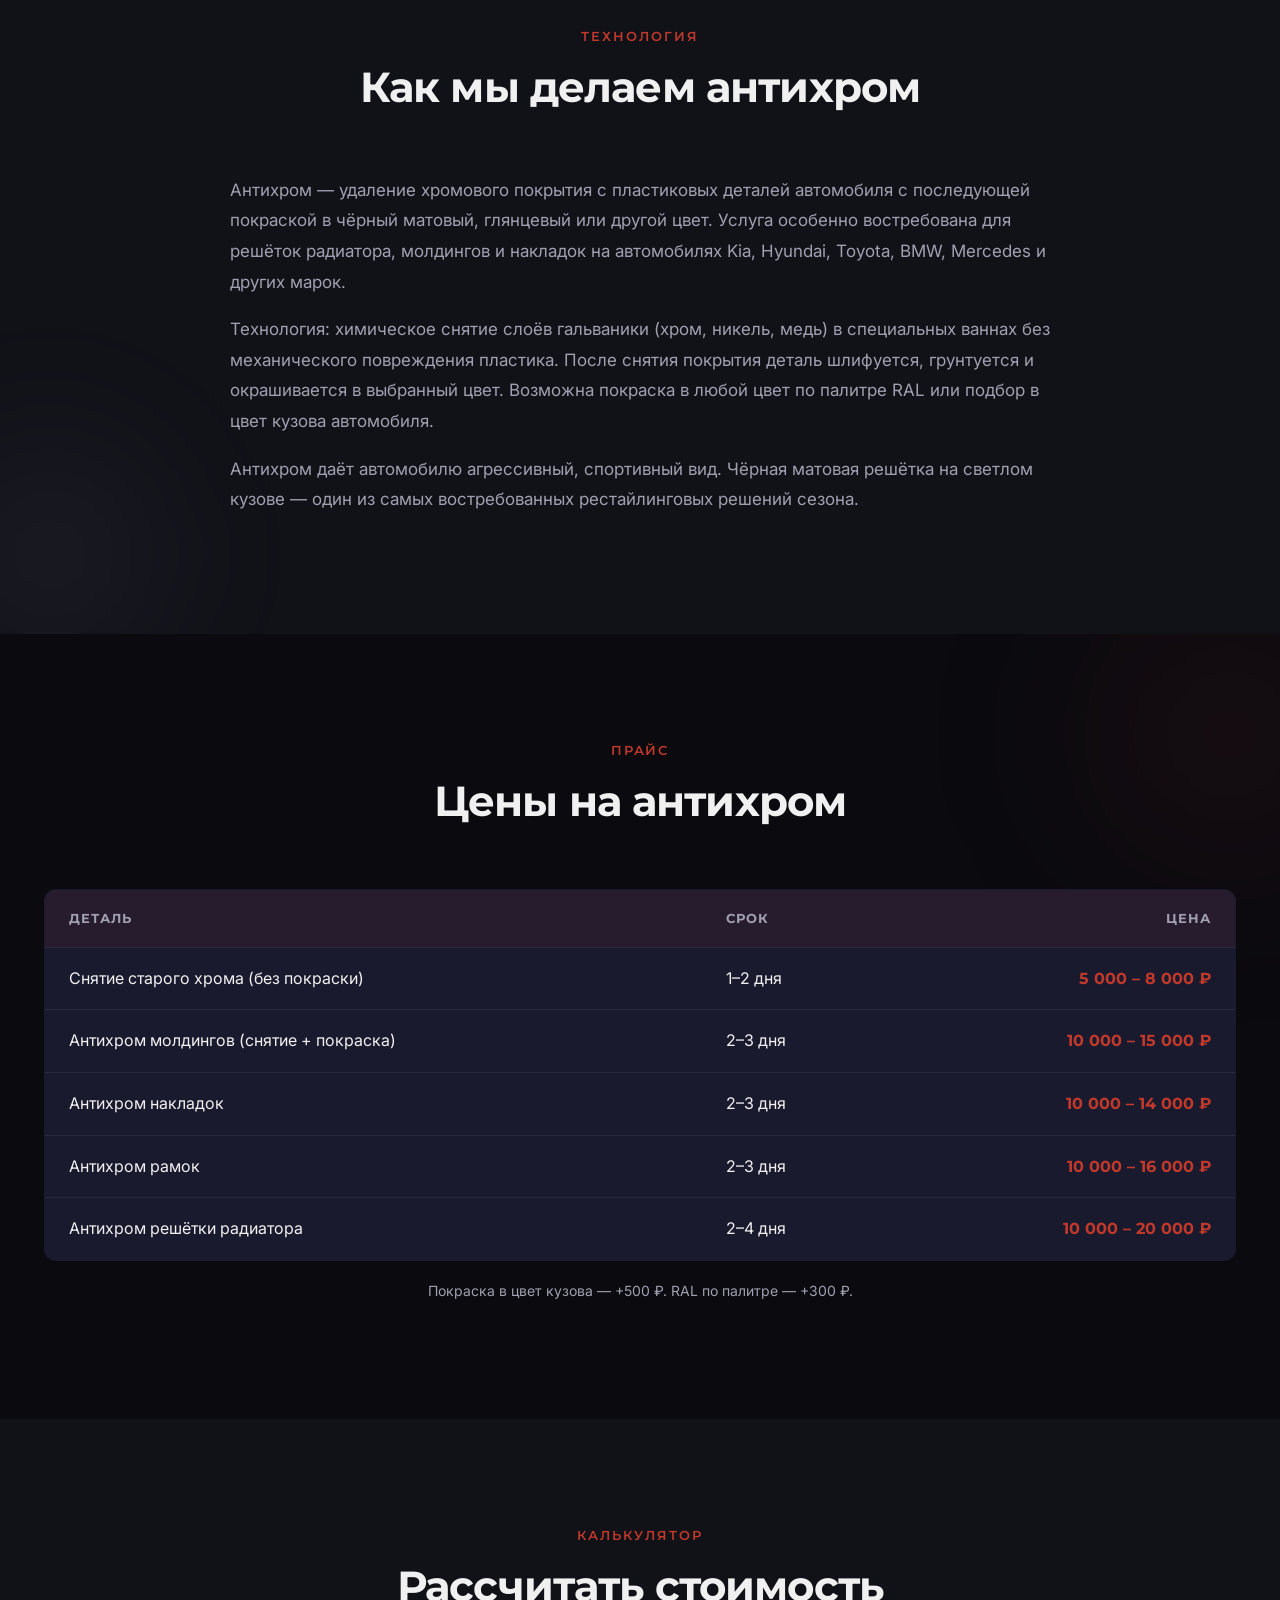
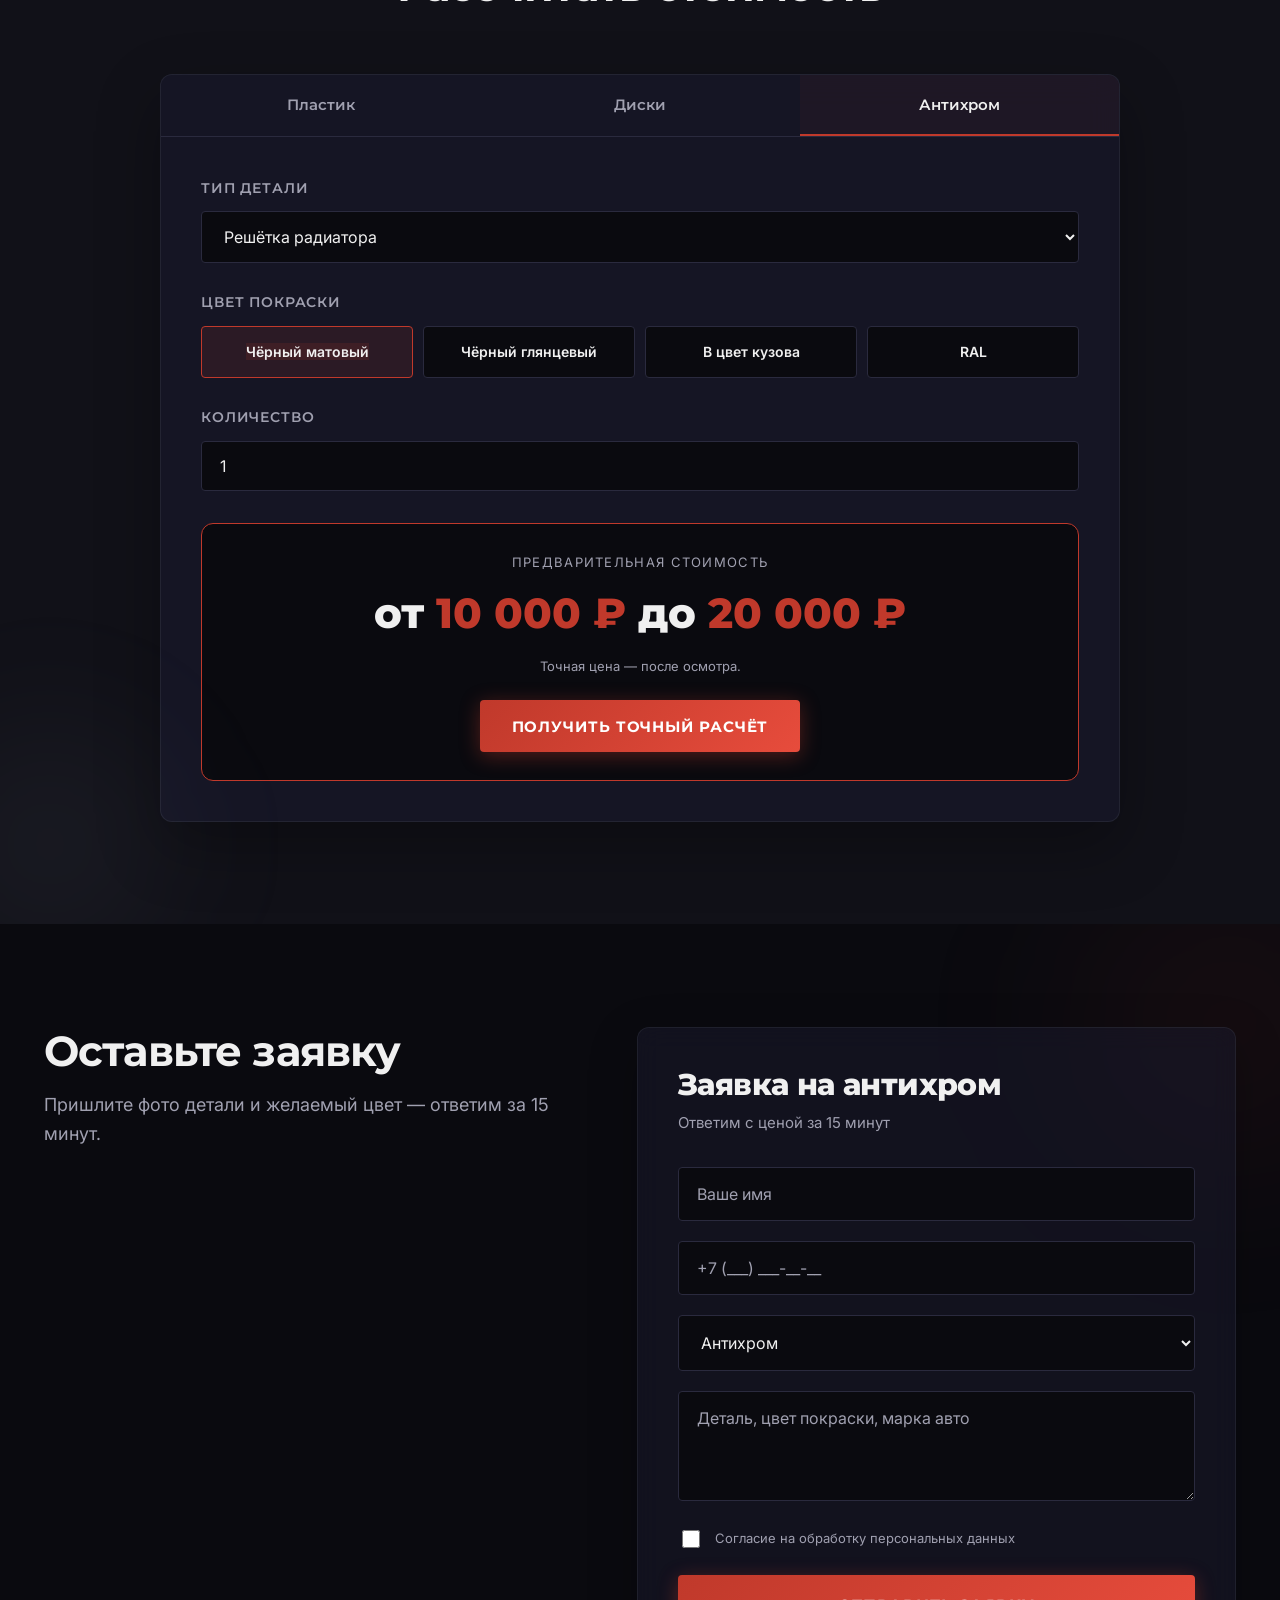
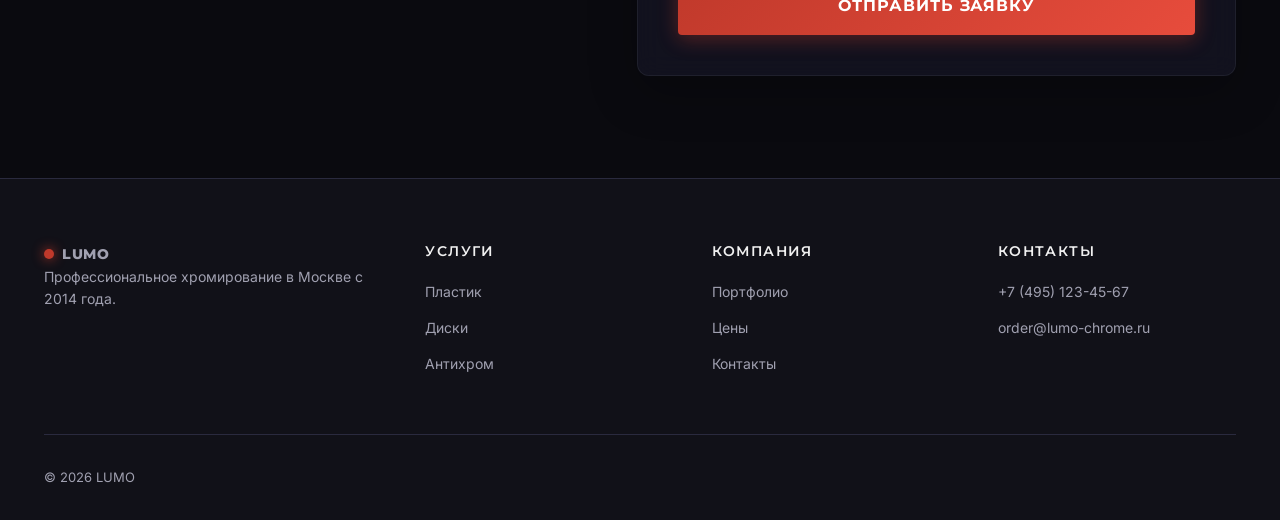
==== commit 78d59f41: "Update prices, add visual effects, replace emoji icons with SVG - Prices updated to actual workshop " ====
--- a/antihrom/index.html
+++ b/antihrom/index.html
@@ -73,12 +73,12 @@
     </div>
     <div class="grid-2" style="display:grid;grid-template-columns:repeat(2,1fr);gap:24px;">
       <div class="utp-card reveal">
-        <div class="utp-card__icon" style="background:rgba(255,80,80,0.1);border-color:rgba(255,80,80,0.3);">📛</div>
+        <div class="utp-card__icon" style="background:rgba(255,80,80,0.1);border-color:rgba(255,80,80,0.3);"><svg width="28" height="28" viewBox="0 0 24 24" fill="none" stroke="currentColor" stroke-width="1.5"><line x1="18" y1="6" x2="6" y2="18"/><line x1="6" y1="6" x2="18" y2="18"/></svg></div>
         <h3>Плёнка (минусы)</h3>
         <p>Отслаивается через 1–2 года, особенно в местах мойки. Швы видны, под плёнкой собирается грязь. При снятии может оставить клей.</p>
       </div>
       <div class="utp-card reveal" data-delay="1">
-        <div class="utp-card__icon" style="background:rgba(39,174,96,0.12);border-color:rgba(39,174,96,0.3);color:var(--success);">✓</div>
+        <div class="utp-card__icon" style="background:rgba(39,174,96,0.12);border-color:rgba(39,174,96,0.3);color:var(--success);"><svg width="28" height="28" viewBox="0 0 24 24" fill="none" stroke="currentColor" stroke-width="1.5"><polyline points="20 6 9 17 4 12"/></svg></div>
         <h3>Наш метод (плюсы)</h3>
         <p>Химическое снятие хрома до чистого пластика + заводская покраска. Срок службы 5+ лет, выглядит как оригинал, нет швов и отслоений.</p>
       </div>
@@ -109,11 +109,11 @@
     <table class="price-table reveal">
       <thead><tr><th>Деталь</th><th>Срок</th><th style="text-align:right;">Цена</th></tr></thead>
       <tbody>
-        <tr><td>Снятие старого хрома (без покраски)</td><td>1–2 дня</td><td class="price" style="text-align:right;">1 000 – 2 000 ₽</td></tr>
-        <tr><td>Антихром молдингов (снятие + покраска)</td><td>2–3 дня</td><td class="price" style="text-align:right;">2 500 – 5 000 ₽</td></tr>
-        <tr><td>Антихром накладок</td><td>2–3 дня</td><td class="price" style="text-align:right;">2 000 – 4 500 ₽</td></tr>
-        <tr><td>Антихром рамок</td><td>2–3 дня</td><td class="price" style="text-align:right;">2 500 – 5 500 ₽</td></tr>
-        <tr><td>Антихром решётки радиатора</td><td>2–4 дня</td><td class="price" style="text-align:right;">4 000 – 8 000 ₽</td></tr>
+        <tr><td>Снятие старого хрома (без покраски)</td><td>1–2 дня</td><td class="price" style="text-align:right;">5 000 – 8 000 ₽</td></tr>
+        <tr><td>Антихром молдингов (снятие + покраска)</td><td>2–3 дня</td><td class="price" style="text-align:right;">10 000 – 15 000 ₽</td></tr>
+        <tr><td>Антихром накладок</td><td>2–3 дня</td><td class="price" style="text-align:right;">10 000 – 14 000 ₽</td></tr>
+        <tr><td>Антихром рамок</td><td>2–3 дня</td><td class="price" style="text-align:right;">10 000 – 16 000 ₽</td></tr>
+        <tr><td>Антихром решётки радиатора</td><td>2–4 дня</td><td class="price" style="text-align:right;">10 000 – 20 000 ₽</td></tr>
       </tbody>
     </table>
     <p style="text-align:center;color:var(--text-secondary);margin-top:20px;font-size:14px;">Покраска в цвет кузова — +500 ₽. RAL по палитре — +300 ₽.</p>
--- a/css/style.css
+++ b/css/style.css
@@ -43,6 +43,17 @@
   -webkit-font-smoothing: antialiased;
   -moz-osx-font-smoothing: grayscale;
 }
+/* Noise grain overlay */
+body::before {
+  content: '';
+  position: fixed; inset: 0;
+  z-index: 9999;
+  pointer-events: none;
+  opacity: 0.035;
+  background-image: url("data:image/svg+xml,%3Csvg viewBox='0 0 256 256' xmlns='http://www.w3.org/2000/svg'%3E%3Cfilter id='n'%3E%3CfeTurbulence type='fractalNoise' baseFrequency='0.9' numOctaves='4' stitchTiles='stitch'/%3E%3C/filter%3E%3Crect width='100%25' height='100%25' filter='url(%23n)'/%3E%3C/svg%3E");
+  background-repeat: repeat;
+  background-size: 256px 256px;
+}
 img, svg, video { max-width: 100%; display: block; }
 a { color: inherit; text-decoration: none; }
 button { font-family: inherit; cursor: pointer; border: 0; background: none; color: inherit; }
@@ -81,7 +92,28 @@
   margin: 0 auto;
   padding: 0 24px;
 }
-section { padding: clamp(64px, 8vw, 120px) 0; position: relative; }
+section { padding: clamp(64px, 8vw, 120px) 0; position: relative; overflow: hidden; }
+/* Ambient glow orbs on alternating sections */
+section:nth-child(odd)::before {
+  content: '';
+  position: absolute;
+  width: 500px; height: 500px;
+  border-radius: 50%;
+  background: radial-gradient(circle, rgba(192, 57, 43, 0.08), transparent 70%);
+  top: -150px; right: -200px;
+  pointer-events: none;
+  filter: blur(60px);
+}
+section:nth-child(even)::after {
+  content: '';
+  position: absolute;
+  width: 400px; height: 400px;
+  border-radius: 50%;
+  background: radial-gradient(circle, rgba(184, 198, 219, 0.06), transparent 70%);
+  bottom: -120px; left: -150px;
+  pointer-events: none;
+  filter: blur(50px);
+}
 .section-head { max-width: 780px; margin: 0 auto clamp(40px, 5vw, 64px); text-align: center; }
 .section-head .eyebrow {
   display: inline-block;
@@ -203,20 +235,19 @@
   background: conic-gradient(from 0deg at 50% 50%, transparent, rgba(184, 198, 219, 0.15), transparent 30%);
   animation: spin 8s linear infinite;
 }
-.hero__visual-inner {
-  position: relative;
-  width: 70%; aspect-ratio: 1;
-  border-radius: 50%;
-  background:
-    radial-gradient(circle at 30% 30%, #E8EAF0, #B8C6DB 40%, #6a7a8c 70%, #2a3540);
-  box-shadow: inset 0 0 40px rgba(0,0,0,0.6), 0 0 80px rgba(184, 198, 219, 0.25);
-}
-.hero__visual-inner::after {
-  content: '';
-  position: absolute; inset: 20%;
-  border-radius: 50%;
-  background: radial-gradient(circle at 40% 40%, #F0F0F0, #B8C6DB 50%, #4a5560);
-  box-shadow: inset 0 0 20px rgba(0,0,0,0.5);
+.hero__visual-photo {
+  position: relative;
+  width: 100%; height: 100%;
+  object-fit: cover;
+  z-index: 1;
+  filter: brightness(1.02) contrast(1.05);
+}
+.hero__visual::after {
+  content: '';
+  position: absolute; inset: 0;
+  background: radial-gradient(ellipse at center, transparent 55%, rgba(10, 10, 15, 0.55) 100%);
+  z-index: 2;
+  pointer-events: none;
 }
 
 /* ---------- Services ---------- */
@@ -226,12 +257,22 @@
 .utp__grid { display: grid; grid-template-columns: repeat(3, 1fr); gap: 24px; }
 .utp-card {
   padding: 32px;
-  background: var(--bg-card);
-  border: 1px solid var(--border);
+  background: rgba(26, 26, 46, 0.6);
+  backdrop-filter: blur(12px);
+  -webkit-backdrop-filter: blur(12px);
+  border: 1px solid rgba(184, 198, 219, 0.08);
   border-radius: var(--radius);
   transition: var(--transition);
-}
-.utp-card:hover { border-color: var(--accent); transform: translateY(-4px); }
+  position: relative;
+}
+.utp-card::before {
+  content: '';
+  position: absolute; inset: 0;
+  border-radius: var(--radius);
+  background: linear-gradient(135deg, rgba(184, 198, 219, 0.04), transparent 60%);
+  pointer-events: none;
+}
+.utp-card:hover { border-color: rgba(192, 57, 43, 0.5); transform: translateY(-4px); box-shadow: 0 20px 40px rgba(0, 0, 0, 0.3), 0 0 30px rgba(192, 57, 43, 0.08); }
 .utp-card__icon {
   width: 56px; height: 56px;
   display: flex; align-items: center; justify-content: center;
@@ -287,7 +328,7 @@
 .portfolio__grid { display: grid; grid-template-columns: repeat(3, 1fr); gap: 24px; }
 .portfolio-item {
   position: relative;
-  aspect-ratio: 4 / 3;
+  aspect-ratio: 1 / 1;
   border-radius: var(--radius);
   overflow: hidden;
   background: var(--bg-card);
@@ -296,54 +337,33 @@
   transition: var(--transition);
 }
 .portfolio-item:hover { transform: translateY(-4px); border-color: var(--accent); }
-.portfolio-item__before,
-.portfolio-item__after {
-  position: absolute; inset: 0;
-  display: flex; align-items: center; justify-content: center;
-  font-family: var(--font-head); font-weight: 800; font-size: 14px;
-  letter-spacing: 0.1em;
-}
-.portfolio-item__before {
-  background: linear-gradient(135deg, #2a2a3e, #1a1a2e);
-  color: var(--text-secondary);
-}
-.portfolio-item__after {
-  background: linear-gradient(135deg, #B8C6DB, #E8EAF0, #6a7a8c);
-  color: #0a0a0f;
-  clip-path: inset(0 0 0 50%);
-}
-.portfolio-item__handle {
-  position: absolute;
-  top: 0; bottom: 0;
-  left: 50%;
-  width: 2px;
-  background: #fff;
-  transform: translateX(-50%);
+.portfolio-item:hover img { transform: scale(1.05); }
+.portfolio-item img {
+  position: absolute; inset: 0;
+  width: 100%; height: 100%;
+  object-fit: cover;
+  display: block;
+  transition: transform 0.5s ease;
+}
+.portfolio-item::after {
+  content: '';
+  position: absolute; left: 0; right: 0; bottom: 0;
+  height: 50%;
+  background: linear-gradient(to top, rgba(10,10,15,0.9), rgba(10,10,15,0));
   pointer-events: none;
-}
-.portfolio-item__handle::after {
-  content: '↔';
-  position: absolute; top: 50%; left: 50%;
-  transform: translate(-50%, -50%);
-  width: 40px; height: 40px;
-  background: #fff;
-  color: var(--accent);
-  border-radius: 50%;
-  display: flex; align-items: center; justify-content: center;
-  font-weight: 800; font-size: 20px;
-  box-shadow: 0 4px 16px rgba(0,0,0,0.5);
+  z-index: 1;
 }
 .portfolio-item__caption {
   position: absolute;
   left: 16px; right: 16px; bottom: 16px;
-  font-size: 13px;
-  color: var(--text-secondary);
+  font-size: 14px;
+  color: #fff;
+  font-weight: 600;
   z-index: 2;
 }
-.portfolio-item .label-before,
-.portfolio-item .label-after {
+.portfolio-item__tag {
   position: absolute;
-  top: 16px;
+  top: 16px; left: 16px;
   padding: 6px 12px;
   background: rgba(10, 10, 15, 0.7);
   backdrop-filter: blur(8px);
@@ -351,11 +371,11 @@
   font-family: var(--font-head);
   font-size: 11px;
   font-weight: 700;
-  letter-spacing: 0.1em;
+  letter-spacing: 0.08em;
+  color: var(--chrome-2);
   z-index: 3;
-}
-.portfolio-item .label-before { left: 16px; color: var(--text-secondary); }
-.portfolio-item .label-after { right: 16px; color: var(--chrome-2); }
+  text-transform: uppercase;
+}
 
 /* ---------- Reviews ---------- */
 .reviews__track { display: flex; gap: 24px; overflow-x: auto; padding-bottom: 12px; scroll-snap-type: x mandatory; scrollbar-width: thin; }
--- a/css/components.css
+++ b/css/components.css
@@ -53,8 +53,10 @@
 /* ---------- Service cards ---------- */
 .service-card {
   padding: 36px 32px;
-  background: var(--bg-card);
-  border: 1px solid var(--border);
+  background: rgba(26, 26, 46, 0.5);
+  backdrop-filter: blur(12px);
+  -webkit-backdrop-filter: blur(12px);
+  border: 1px solid rgba(184, 198, 219, 0.08);
   border-radius: var(--radius);
   transition: var(--transition);
   display: flex;
@@ -72,9 +74,9 @@
   transition: var(--transition);
 }
 .service-card:hover {
-  border-color: var(--accent);
+  border-color: rgba(192, 57, 43, 0.5);
   transform: translateY(-6px);
-  box-shadow: 0 16px 48px rgba(192, 57, 43, 0.15);
+  box-shadow: 0 20px 50px rgba(0, 0, 0, 0.3), 0 0 30px rgba(192, 57, 43, 0.1);
 }
 .service-card:hover::before { opacity: 1; }
 .service-card__icon {
@@ -129,12 +131,15 @@
 
 /* ---------- Calculator ---------- */
 .calculator {
-  background: var(--bg-card);
-  border: 1px solid var(--border);
+  background: rgba(26, 26, 46, 0.6);
+  backdrop-filter: blur(16px);
+  -webkit-backdrop-filter: blur(16px);
+  border: 1px solid rgba(184, 198, 219, 0.08);
   border-radius: var(--radius);
   overflow: hidden;
   max-width: 960px;
   margin: 0 auto;
+  box-shadow: 0 24px 64px rgba(0, 0, 0, 0.3);
 }
 .calculator__tabs {
   display: grid;
@@ -246,10 +251,13 @@
 
 /* ---------- Form ---------- */
 .form {
-  background: var(--bg-card);
-  border: 1px solid var(--border);
+  background: rgba(26, 26, 46, 0.5);
+  backdrop-filter: blur(12px);
+  -webkit-backdrop-filter: blur(12px);
+  border: 1px solid rgba(184, 198, 219, 0.08);
   border-radius: var(--radius);
   padding: 40px;
+  box-shadow: 0 16px 48px rgba(0, 0, 0, 0.25);
 }
 .form__title {
   font-family: var(--font-head);
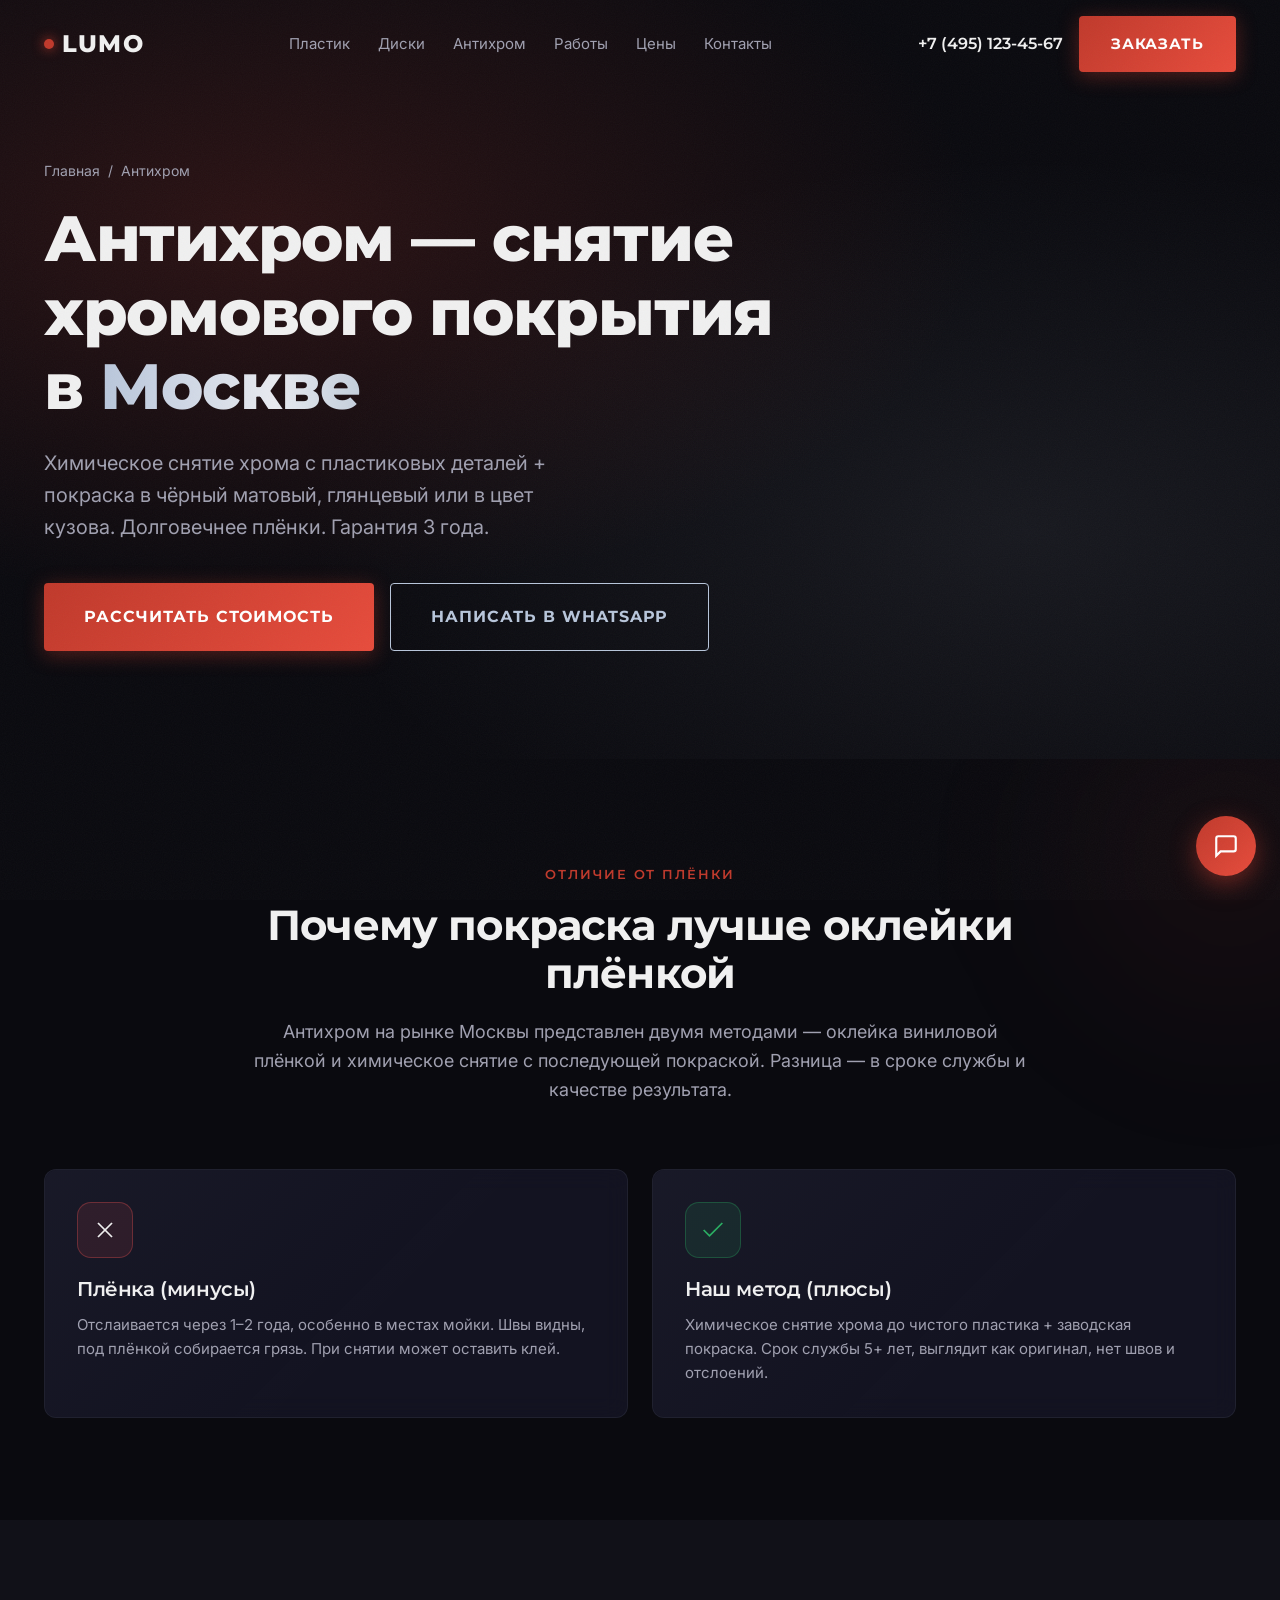
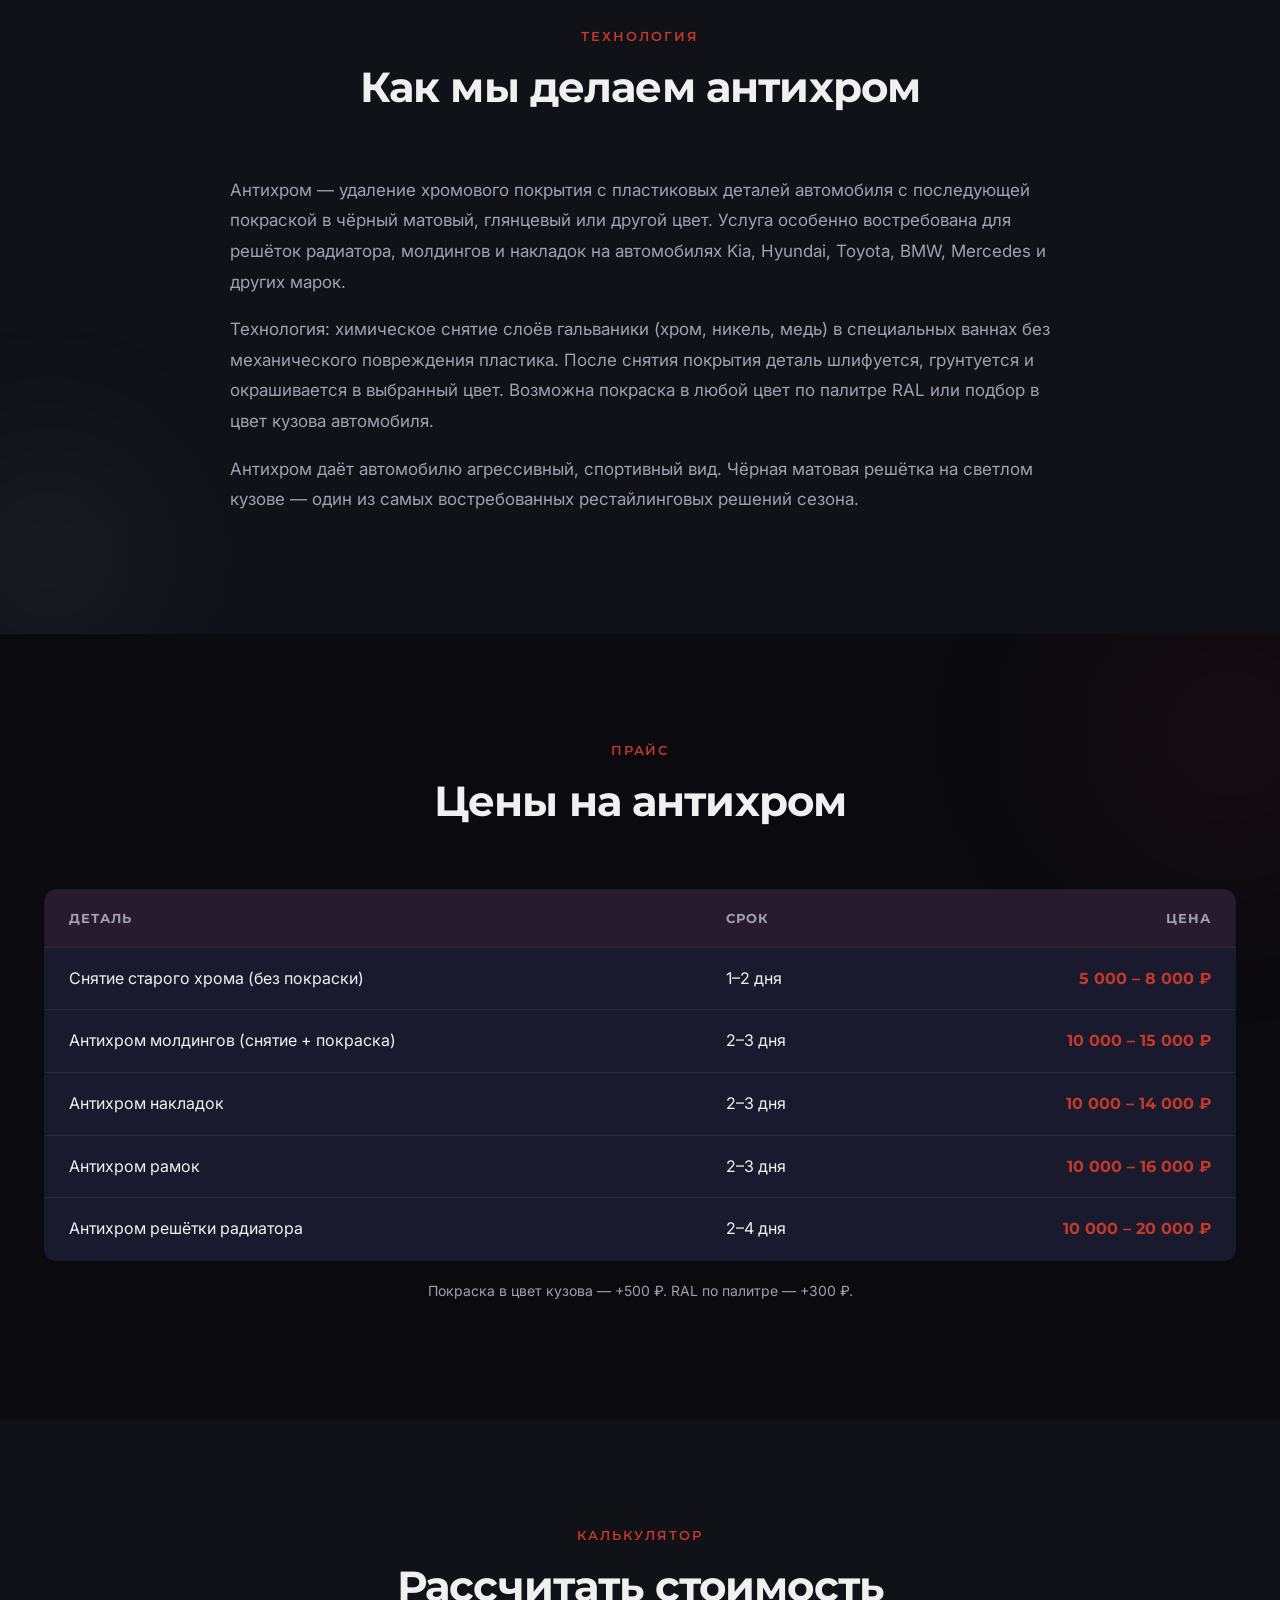
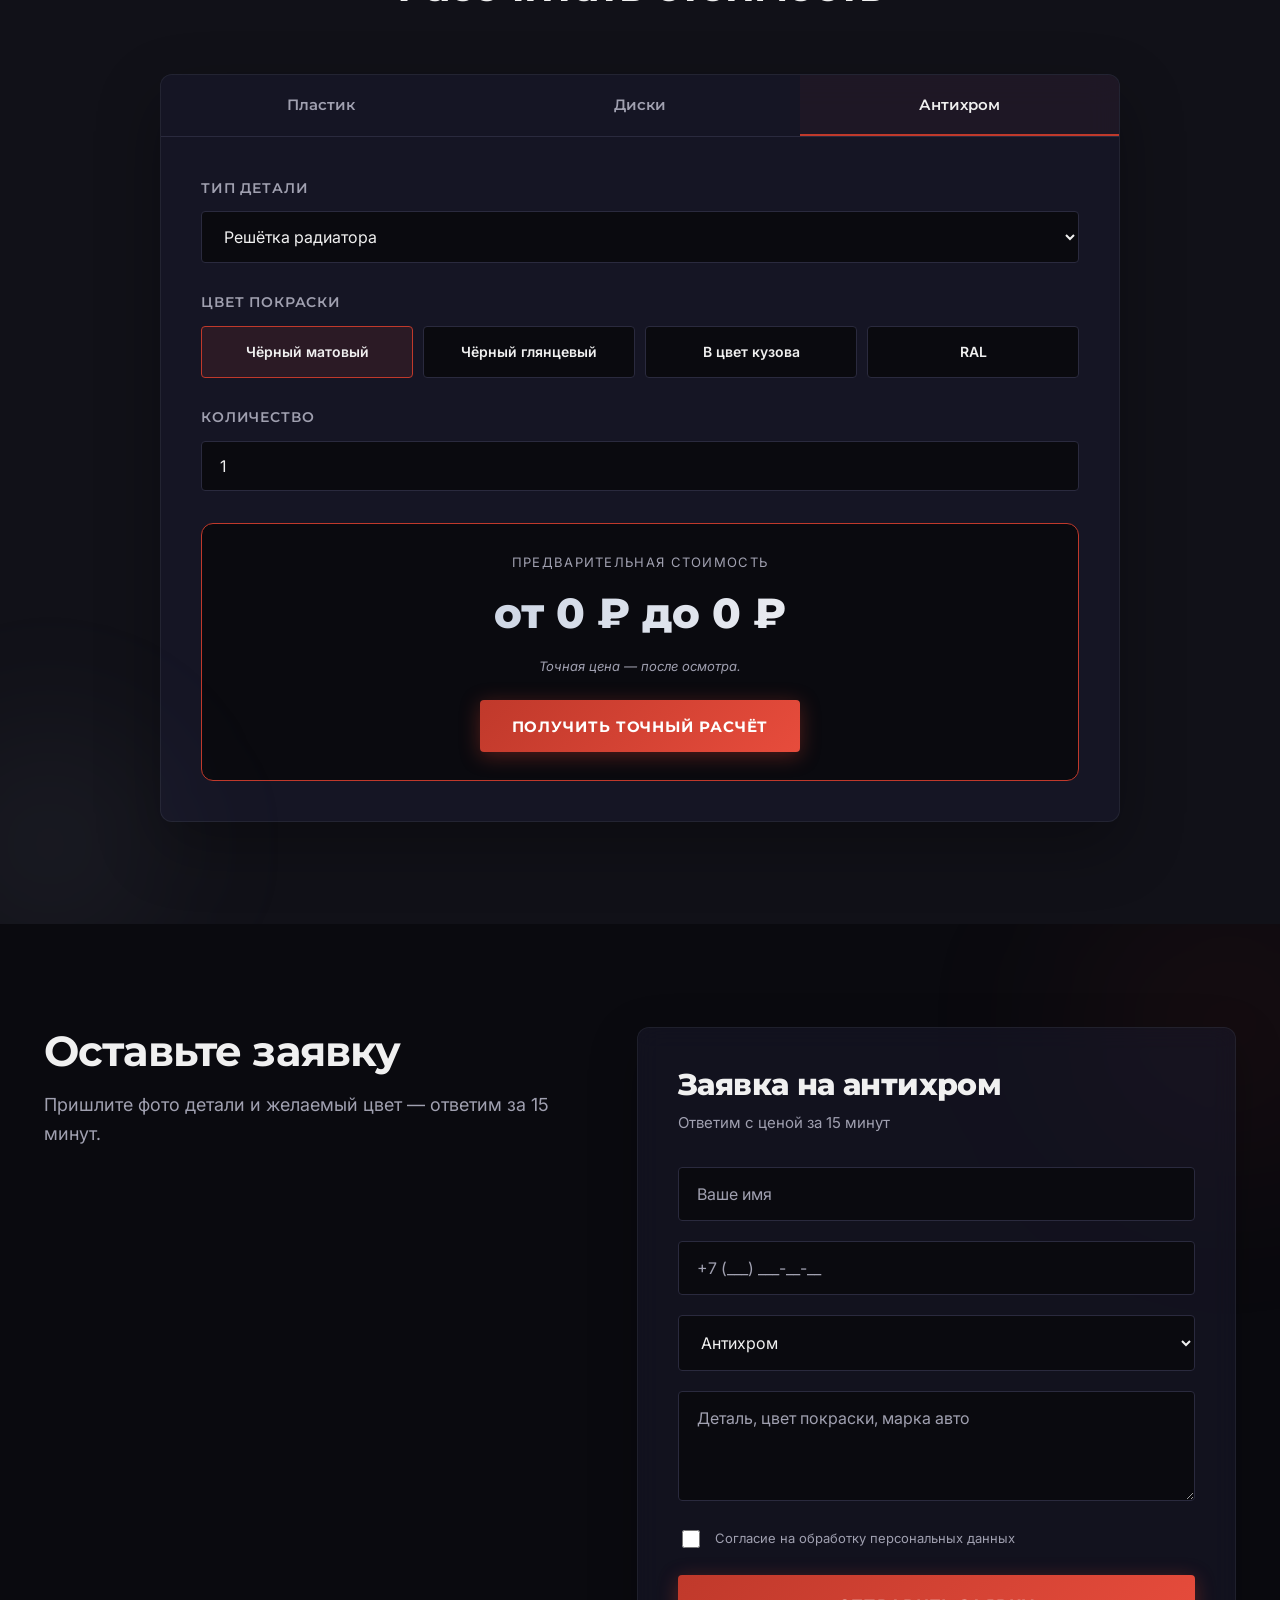
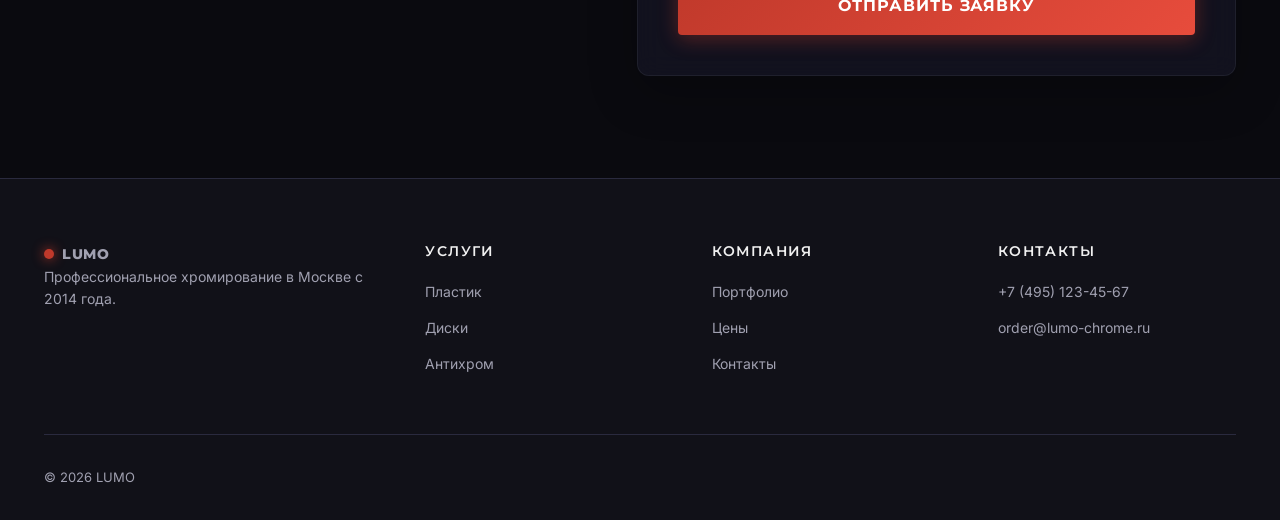
==== commit 7db5b4a0: "Fix mobile responsiveness across all pages - Promo timer: shrink items at 767px, wrap at 479px to pr" ====
--- a/antihrom/index.html
+++ b/antihrom/index.html
@@ -106,7 +106,7 @@
       <span class="eyebrow">Прайс</span>
       <h2>Цены на антихром</h2>
     </div>
-    <table class="price-table reveal">
+    <div class="table-wrap reveal"><table class="price-table">
       <thead><tr><th>Деталь</th><th>Срок</th><th style="text-align:right;">Цена</th></tr></thead>
       <tbody>
         <tr><td>Снятие старого хрома (без покраски)</td><td>1–2 дня</td><td class="price" style="text-align:right;">5 000 – 8 000 ₽</td></tr>
@@ -115,7 +115,7 @@
         <tr><td>Антихром рамок</td><td>2–3 дня</td><td class="price" style="text-align:right;">10 000 – 16 000 ₽</td></tr>
         <tr><td>Антихром решётки радиатора</td><td>2–4 дня</td><td class="price" style="text-align:right;">10 000 – 20 000 ₽</td></tr>
       </tbody>
-    </table>
+    </table></div>
     <p style="text-align:center;color:var(--text-secondary);margin-top:20px;font-size:14px;">Покраска в цвет кузова — +500 ₽. RAL по палитре — +300 ₽.</p>
   </div>
 </section>
--- a/css/style.css
+++ b/css/style.css
@@ -42,6 +42,7 @@
   overflow-x: hidden;
   -webkit-font-smoothing: antialiased;
   -moz-osx-font-smoothing: grayscale;
+  overflow-wrap: break-word;
 }
 /* Noise grain overlay */
 body::before {
@@ -537,14 +538,25 @@
   .hero__trust { gap: 20px; }
   .hero__trust .num { font-size: 26px; }
   .promo { padding: 32px 20px; }
+  .promo__timer { gap: 10px; }
+  .promo__timer-item { min-width: 64px; padding: 12px 14px; }
+  .promo__timer .num { font-size: 26px; }
   .footer__grid { grid-template-columns: 1fr; gap: 32px; }
-  .review-card { flex: 0 0 300px; }
+  .review-card { flex: 0 0 min(300px, 85vw); }
+  .section-head p { font-size: 16px; }
+  .contact__item-value { font-size: 16px; }
   section { padding: 72px 0; }
 }
 @media (max-width: 479px) {
   .container { padding: 0 16px; }
+  .hero__eyebrow { font-size: 11px; padding: 6px 12px; }
   .hero__subtitle { font-size: 17px; }
   .hero__cta .btn { width: 100%; }
+  .promo__timer { flex-wrap: wrap; justify-content: center; gap: 8px; }
+  .promo__timer-item { min-width: 60px; padding: 10px 12px; }
+  .promo__timer .num { font-size: 22px; }
+  .promo__timer .lbl { font-size: 10px; }
   .faq-item summary { padding: 18px 20px; font-size: 15px; }
   .faq-item__body { padding: 0 20px 18px; }
-}
+  .footer__bottom { flex-direction: column; gap: 8px; }
+}
--- a/css/components.css
+++ b/css/components.css
@@ -47,7 +47,7 @@
 .btn--wa:hover { background: #1ebe5c; transform: translateY(-2px); }
 .btn--tg { background: var(--tg); color: #fff; border-radius: 50px; }
 .btn--tg:hover { background: #0077b3; transform: translateY(-2px); }
-.btn--block { width: 100%; }
+.btn--block { width: 100%; white-space: normal; }
 .btn--lg { padding: 20px 40px; font-size: 16px; min-height: 60px; }
 
 /* ---------- Service cards ---------- */
@@ -164,7 +164,17 @@
 }
 .calculator__body { padding: 40px; }
 .calculator__panel { display: none; }
-.calculator__panel.active { display: block; animation: fadeInUp 0.4s ease; }
+.calculator__panel.active { display: block; }
+.calculator__panel.active .calculator__panel-inner { animation: fadeIn 0.2s ease; }
+.calculator__accordion-btn { display: none; }
+
+/* Two-column field layout on desktop */
+.calc-fields {
+  display: grid;
+  grid-template-columns: 1fr 1fr;
+  gap: 0 32px;
+}
+
 .calc-field { margin-bottom: 28px; }
 .calc-field label {
   display: block;
@@ -190,8 +200,8 @@
 .calc-field select:focus,
 .calc-field input:focus {
   outline: none;
-  border-color: var(--accent);
-  box-shadow: 0 0 0 3px rgba(192, 57, 43, 0.15);
+  border-image: linear-gradient(135deg, var(--chrome-1), var(--chrome-2), var(--chrome-3)) 1;
+  box-shadow: 0 0 0 3px rgba(184, 198, 219, 0.12);
 }
 .calc-options { display: flex; gap: 10px; flex-wrap: wrap; }
 .calc-options label {
@@ -213,12 +223,38 @@
 }
 .calc-options input { display: none; }
 .calc-options label:hover { border-color: var(--chrome-1); }
-.calc-options input:checked + span,
 .calc-options label:has(input:checked) {
   border-color: var(--accent);
   background: rgba(192, 57, 43, 0.12);
   color: var(--text-primary);
 }
+.calc-options label.disabled {
+  opacity: 0.35;
+  pointer-events: none;
+  cursor: not-allowed;
+}
+
+/* Hint text (e.g. "Цена указана за 1 диск") */
+.calc-hint {
+  display: block;
+  margin-top: 8px;
+  font-size: 13px;
+  color: var(--text-secondary);
+  font-style: italic;
+}
+
+/* Defects / conditional notice */
+.calc-notice {
+  margin-top: 12px;
+  padding: 12px 16px;
+  background: rgba(192, 57, 43, 0.08);
+  border-left: 3px solid var(--accent);
+  border-radius: 0 var(--radius-sm) var(--radius-sm) 0;
+  font-size: 13px;
+  color: var(--accent-light);
+}
+
+/* Result box */
 .calc-result {
   margin-top: 32px;
   padding: 28px;
@@ -238,16 +274,111 @@
   font-family: var(--font-head);
   font-weight: 800;
   font-size: clamp(28px, 4vw, 42px);
-  color: var(--text-primary);
   margin-bottom: 8px;
-}
-.calc-result__price span { color: var(--accent); }
+  background: linear-gradient(90deg, var(--chrome-1), var(--chrome-2), var(--chrome-3), var(--chrome-2));
+  background-size: 200% auto;
+  background-clip: text;
+  -webkit-background-clip: text;
+  -webkit-text-fill-color: transparent;
+  animation: shine 4s linear infinite;
+}
+.calc-result__price span {
+  -webkit-text-fill-color: transparent;
+}
 .calc-result__note {
   font-size: 13px;
   color: var(--text-secondary);
   margin-bottom: 24px;
+  font-style: italic;
 }
 .calc-result .btn { margin-top: 0; }
+.calc-result__cta:hover {
+  transform: translateY(-3px);
+  box-shadow: 0 8px 28px rgba(192, 57, 43, 0.55);
+}
+
+/* ---------- Calculator Modal ---------- */
+.calc-modal {
+  position: fixed;
+  inset: 0;
+  z-index: 1000;
+  display: none;
+  align-items: center;
+  justify-content: center;
+  padding: 24px;
+}
+.calc-modal.active { display: flex; }
+.calc-modal__overlay {
+  position: absolute;
+  inset: 0;
+  background: rgba(10, 10, 15, 0.92);
+  backdrop-filter: blur(8px);
+}
+.calc-modal__content {
+  position: relative;
+  width: 100%;
+  max-width: 520px;
+  max-height: 90vh;
+  overflow-y: auto;
+  background: var(--bg-card);
+  border: 1px solid var(--border);
+  border-radius: var(--radius);
+  padding: 40px;
+  box-shadow: 0 24px 64px rgba(0, 0, 0, 0.5);
+  animation: fadeInUp 0.3s ease;
+}
+.calc-modal__close {
+  position: absolute;
+  top: 16px;
+  right: 16px;
+  width: 40px;
+  height: 40px;
+  border-radius: 50%;
+  background: rgba(255, 255, 255, 0.06);
+  color: var(--text-secondary);
+  font-size: 24px;
+  display: flex;
+  align-items: center;
+  justify-content: center;
+  transition: var(--transition);
+  line-height: 1;
+}
+.calc-modal__close:hover {
+  background: rgba(255, 255, 255, 0.12);
+  color: var(--text-primary);
+}
+.calc-modal__title {
+  font-family: var(--font-head);
+  font-weight: 800;
+  font-size: clamp(20px, 2.5vw, 28px);
+  margin-bottom: 8px;
+}
+.calc-modal__subtitle {
+  color: var(--text-secondary);
+  font-size: 15px;
+  margin-bottom: 24px;
+}
+.calc-modal__summary {
+  padding: 16px 20px;
+  background: rgba(192, 57, 43, 0.06);
+  border: 1px solid rgba(192, 57, 43, 0.15);
+  border-radius: var(--radius-sm);
+  margin-bottom: 24px;
+  font-size: 14px;
+  line-height: 1.7;
+}
+.calc-modal__summary-row { color: var(--text-secondary); }
+.calc-modal__summary-row strong { color: var(--text-primary); }
+.calc-modal__summary-price {
+  margin-top: 8px;
+  padding-top: 8px;
+  border-top: 1px solid rgba(184, 198, 219, 0.1);
+  font-family: var(--font-head);
+  font-weight: 700;
+  font-size: 16px;
+  color: var(--text-primary);
+}
+.calc-modal__form .form__success { margin-top: 0; }
 
 /* ---------- Form ---------- */
 .form {
@@ -429,12 +560,71 @@
 .price-table tr:hover td { background: rgba(192, 57, 43, 0.04); }
 .price-table .price { font-family: var(--font-head); font-weight: 700; color: var(--accent); white-space: nowrap; }
 
+/* Scrollable wrapper for tables on mobile */
+.table-wrap { overflow-x: auto; -webkit-overflow-scrolling: touch; border-radius: var(--radius); }
+.table-wrap .price-table { min-width: 480px; }
+
+/* Calculator tablet: single column fields, narrower tabs */
+@media (max-width: 768px) {
+  .calc-fields { grid-template-columns: 1fr; }
+  .calculator__tab { font-size: 12px; padding: 14px 6px; line-height: 1.3; }
+}
+
 @media (max-width: 767px) {
+  .btn { white-space: normal; text-align: center; }
+  .btn--lg { padding: 16px 24px; font-size: 15px; }
+  .service-card { padding: 28px 24px; }
+  .service-card h3 { font-size: 20px; }
+  .service-card__price { font-size: 22px; }
   .calculator__body { padding: 24px; }
   .calculator__tab { padding: 16px 8px; font-size: 13px; }
   .calc-options label { min-width: 100px; padding: 12px; font-size: 13px; }
+  .calc-result__cta { width: 100%; }
   .form { padding: 28px 20px; }
+  .calc-modal__content { padding: 28px 20px; }
   .messenger { bottom: 16px; right: 16px; }
   .messenger__btn { padding: 10px 16px 10px 12px; font-size: 13px; }
   .price-table th, .price-table td { padding: 14px 16px; font-size: 14px; }
 }
+
+/* Calculator mobile: vertical accordion */
+@media (max-width: 480px) {
+  .calculator__tabs { display: none; }
+  .calculator__body { padding: 0; }
+  .calculator__panel { display: block; border-bottom: 1px solid var(--border); }
+  .calculator__panel-inner {
+    display: none;
+    padding: 20px 20px 4px;
+  }
+  .calculator__panel.active .calculator__panel-inner {
+    display: block;
+    animation: fadeIn 0.2s ease;
+  }
+  .calculator__accordion-btn {
+    display: flex;
+    width: 100%;
+    align-items: center;
+    justify-content: space-between;
+    padding: 18px 20px;
+    font-family: var(--font-head);
+    font-weight: 600;
+    font-size: 15px;
+    color: var(--text-secondary);
+    transition: var(--transition);
+  }
+  .calculator__panel.active .calculator__accordion-btn {
+    color: var(--text-primary);
+    background: rgba(192, 57, 43, 0.05);
+  }
+  .calculator__panel.active .calculator__accordion-btn svg {
+    transform: rotate(180deg);
+  }
+  .calculator__accordion-btn svg {
+    transition: transform 0.2s ease;
+    flex-shrink: 0;
+  }
+  .calc-fields { grid-template-columns: 1fr; }
+  .calc-options label { min-width: 0; flex-basis: calc(50% - 5px); }
+  .calc-result { margin: 0; border-radius: 0; border-left: 0; border-right: 0; border-bottom: 0; }
+  .calc-result__cta { width: 100%; }
+}
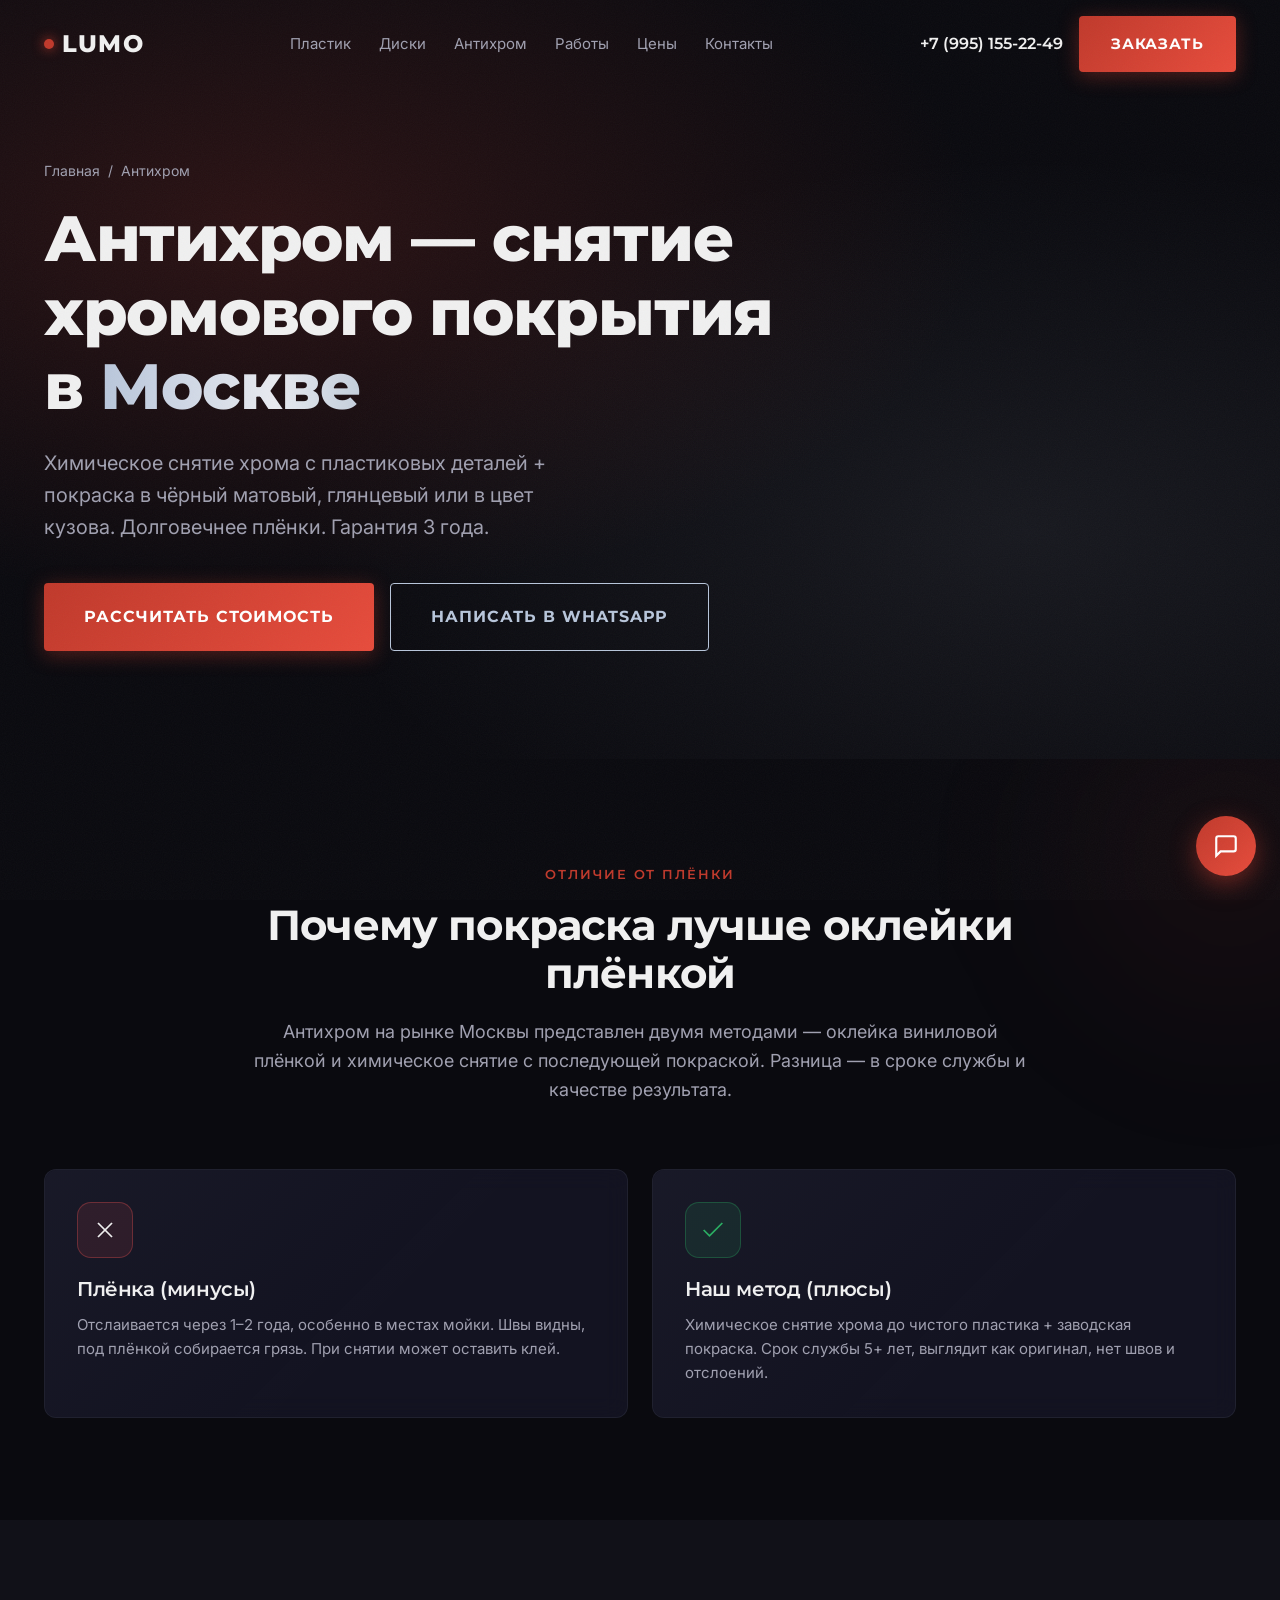
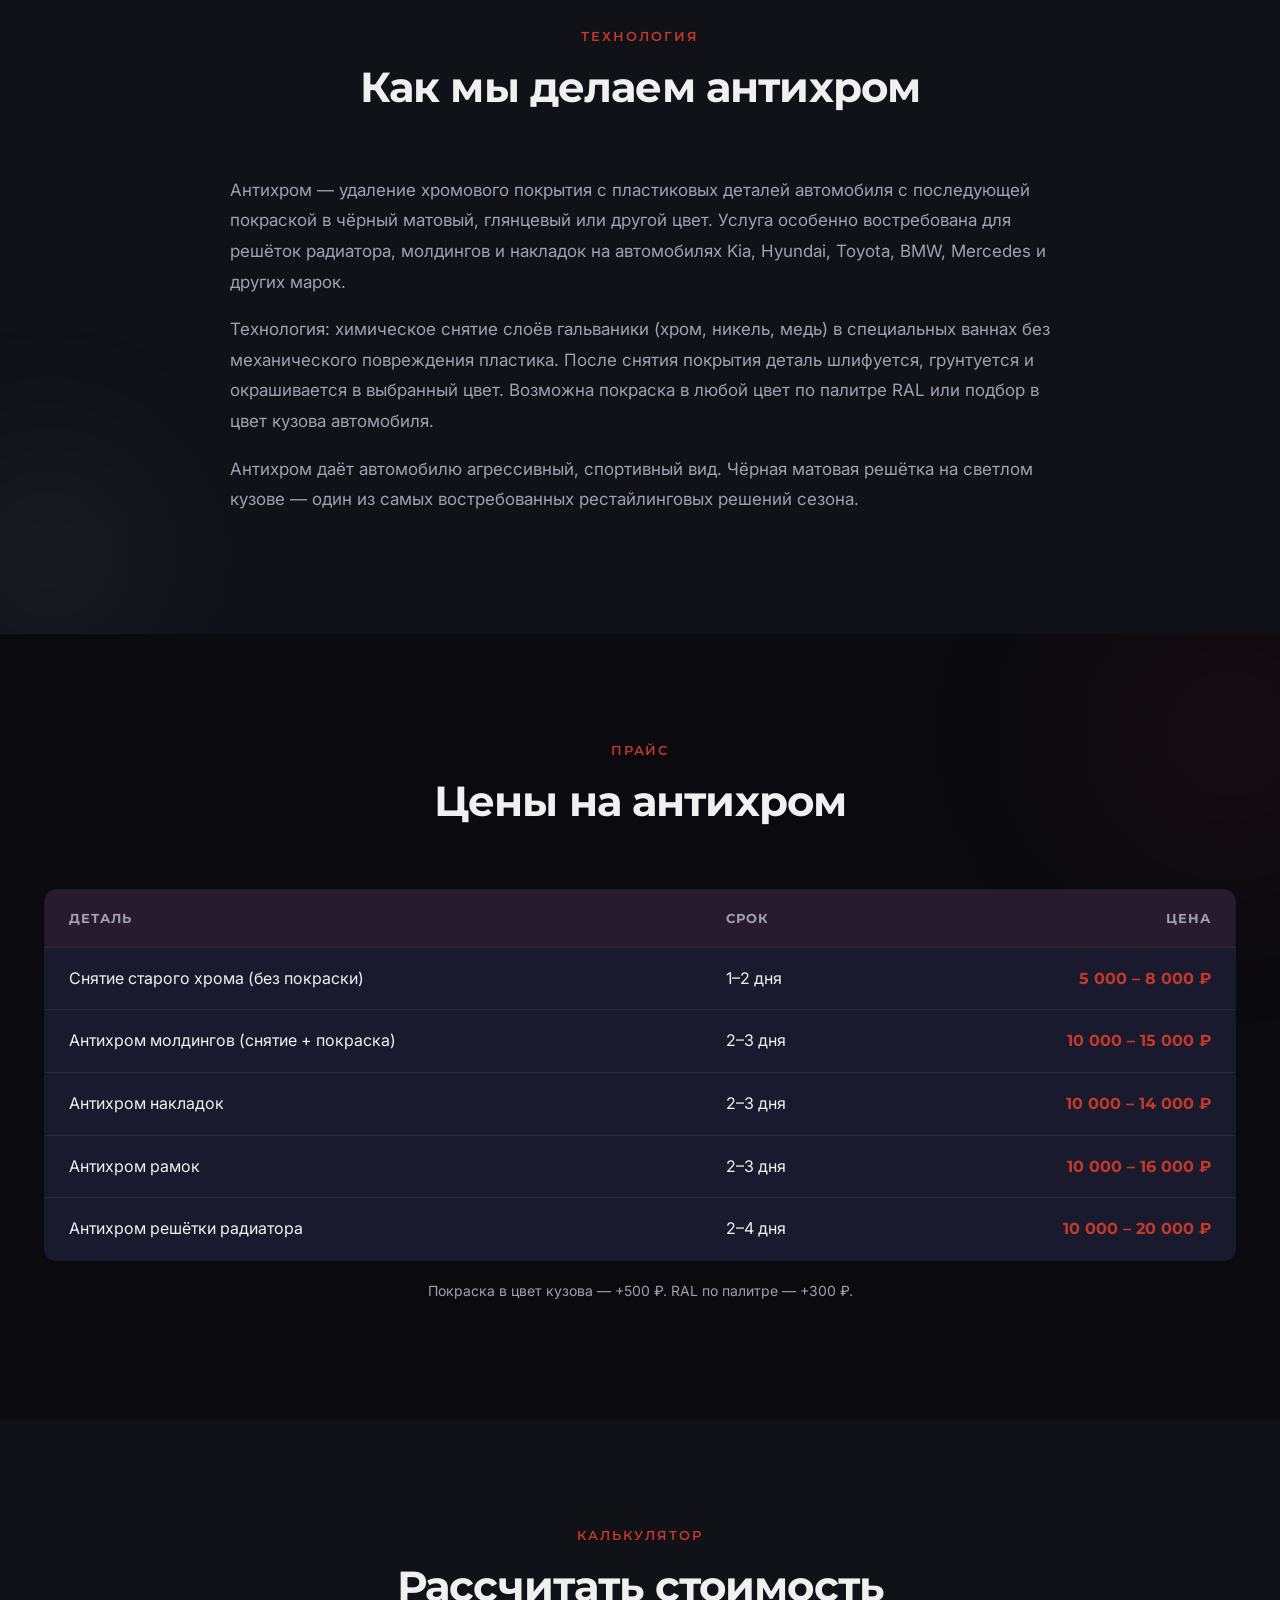
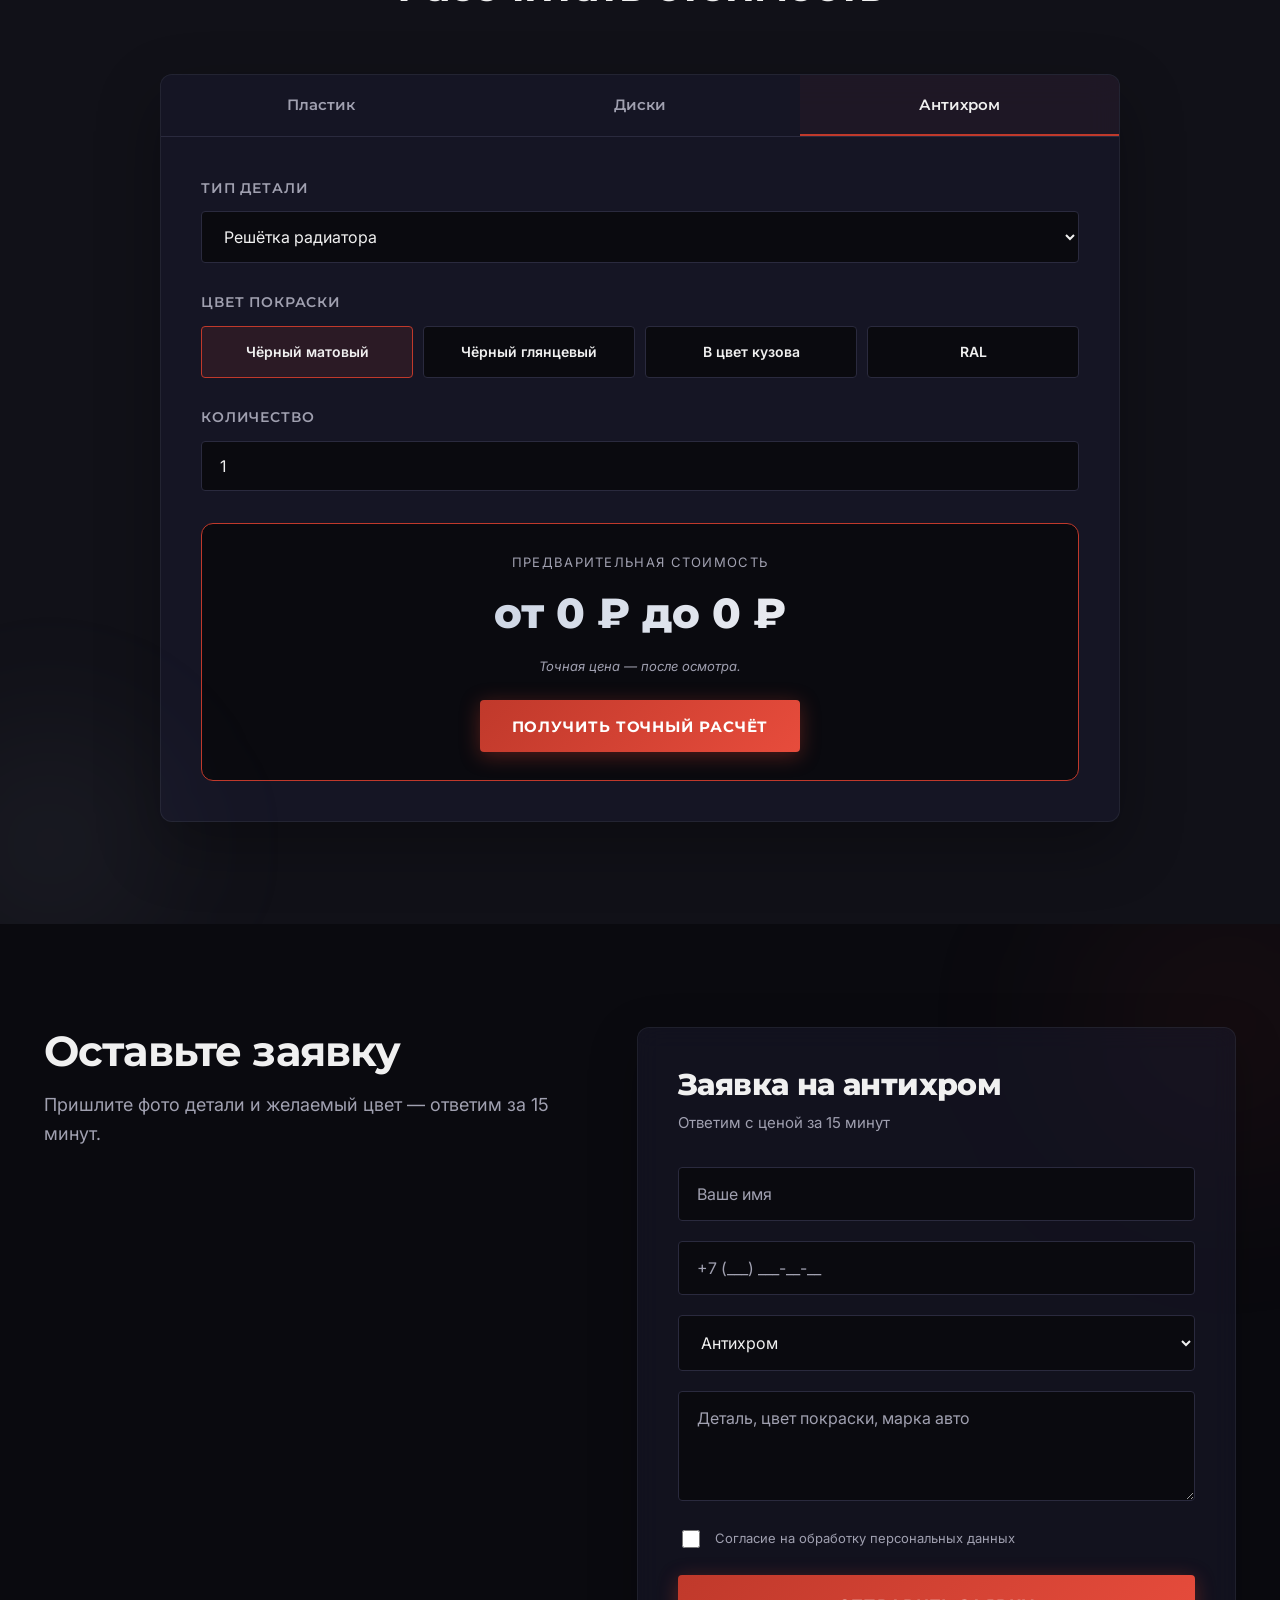
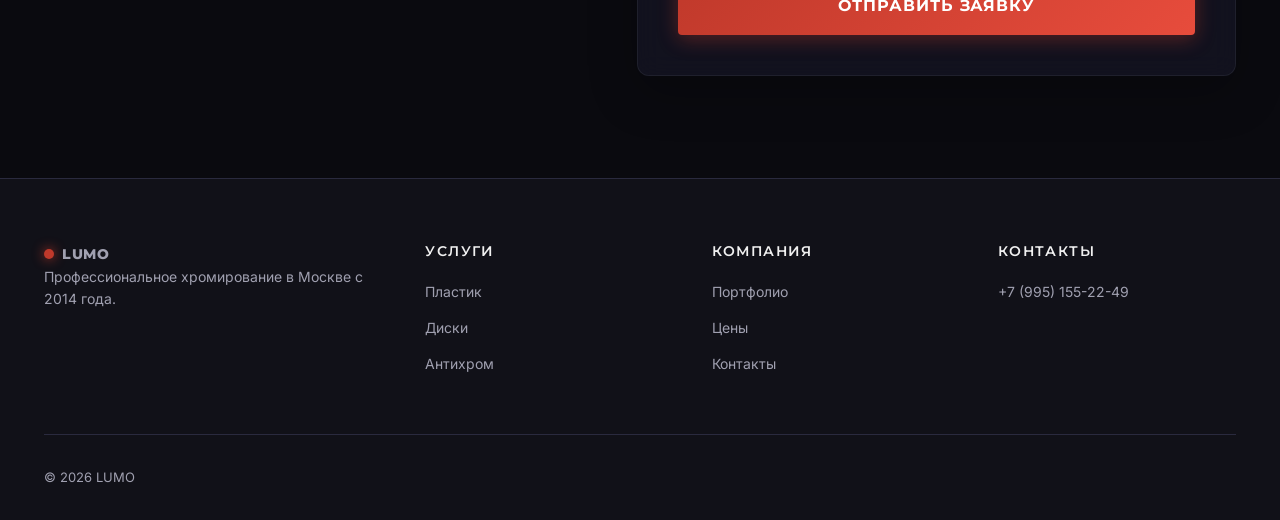
==== commit bf39ac5a: "Replace placeholder phone with real number; remove dead email links - Phone +7 (495) 123-45-67 (plac" ====
--- a/antihrom/index.html
+++ b/antihrom/index.html
@@ -8,7 +8,7 @@
   <title>Антихром в Москве — снятие хрома с пластика | Решётки, молдинги от 3 500 ₽ | LUMO</title>
   <meta name="description" content="Антихром решётки радиатора, молдингов, накладок в Москве и МО. Снятие хрома + покраска в чёрный матовый/глянцевый. Цена от 3 500 ₽. Срок 2–4 дня. Долговечнее плёнки.">
   <meta name="keywords" content="антихром Москва, антихром решётки радиатора, снятие хрома с пластика, антихром молдингов, покраска решётки чёрный матовый">
-  <link rel="canonical" href="https://lumo-chrome.ru/antihrom/">
+  <link rel="canonical" href="https://xn----7sbbfcqscungiichud1a5d.xn--p1ai/antihrom/">
 
   <meta property="og:title" content="Антихром в Москве — от 3 500 ₽">
   <meta property="og:description" content="Химическое снятие хрома + покраска. Долговечнее плёнки. Срок 2–4 дня.">
@@ -43,7 +43,7 @@
       <a href="/kontakty/">Контакты</a>
     </nav>
     <div class="header__cta">
-      <a href="tel:+74951234567" class="header__phone">+7 (495) 123-45-67</a>
+      <a href="tel:+79951552249" class="header__phone">+7 (995) 155-22-49</a>
       <a href="#lead-form" class="btn btn--primary">Заказать</a>
       <button class="burger" aria-label="Меню"><span></span><span></span></button>
     </div>
@@ -58,7 +58,7 @@
       <p class="hero__subtitle">Химическое снятие хрома с пластиковых деталей + покраска в чёрный матовый, глянцевый или в цвет кузова. Долговечнее плёнки. Гарантия 3 года.</p>
       <div class="hero__cta">
         <a href="#calculator" class="btn btn--primary btn--lg">Рассчитать стоимость</a>
-        <a href="https://wa.me/74951234567" class="btn btn--secondary btn--lg">Написать в WhatsApp</a>
+        <a href="https://wa.me/79951552249" class="btn btn--secondary btn--lg">Написать в WhatsApp</a>
       </div>
     </div>
   </div>
@@ -186,7 +186,7 @@
       <div><a href="/" class="logo"><span class="logo__dot"></span>LUMO</a><p>Профессиональное хромирование в Москве с 2014 года.</p></div>
       <div><h4>Услуги</h4><ul><li><a href="/hromirovanie-plastika/">Пластик</a></li><li><a href="/hromirovanie-diskov/">Диски</a></li><li><a href="/antihrom/">Антихром</a></li></ul></div>
       <div><h4>Компания</h4><ul><li><a href="/portfolio/">Портфолио</a></li><li><a href="/ceny/">Цены</a></li><li><a href="/kontakty/">Контакты</a></li></ul></div>
-      <div><h4>Контакты</h4><ul><li><a href="tel:+74951234567">+7 (495) 123-45-67</a></li><li><a href="mailto:order@lumo-chrome.ru">order@lumo-chrome.ru</a></li></ul></div>
+      <div><h4>Контакты</h4><ul><li><a href="tel:+79951552249">+7 (995) 155-22-49</a></li></ul></div>
     </div>
     <div class="footer__bottom"><div>© <span data-year>2026</span> LUMO</div></div>
   </div>
@@ -194,7 +194,7 @@
 
 <div class="messenger">
   <div class="messenger__menu">
-    <a class="messenger__btn messenger__btn--wa" href="https://wa.me/74951234567" target="_blank" rel="noopener">WhatsApp</a>
+    <a class="messenger__btn messenger__btn--wa" href="https://wa.me/79951552249" target="_blank" rel="noopener">WhatsApp</a>
     <a class="messenger__btn messenger__btn--tg" href="https://t.me/lumo_chrome" target="_blank" rel="noopener">Telegram</a>
   </div>
   <button class="messenger__toggle" aria-label="Написать"><svg width="26" height="26" viewBox="0 0 24 24" fill="none" stroke="currentColor" stroke-width="2"><path d="M21 15a2 2 0 01-2 2H7l-4 4V5a2 2 0 012-2h14a2 2 0 012 2z"/></svg></button>
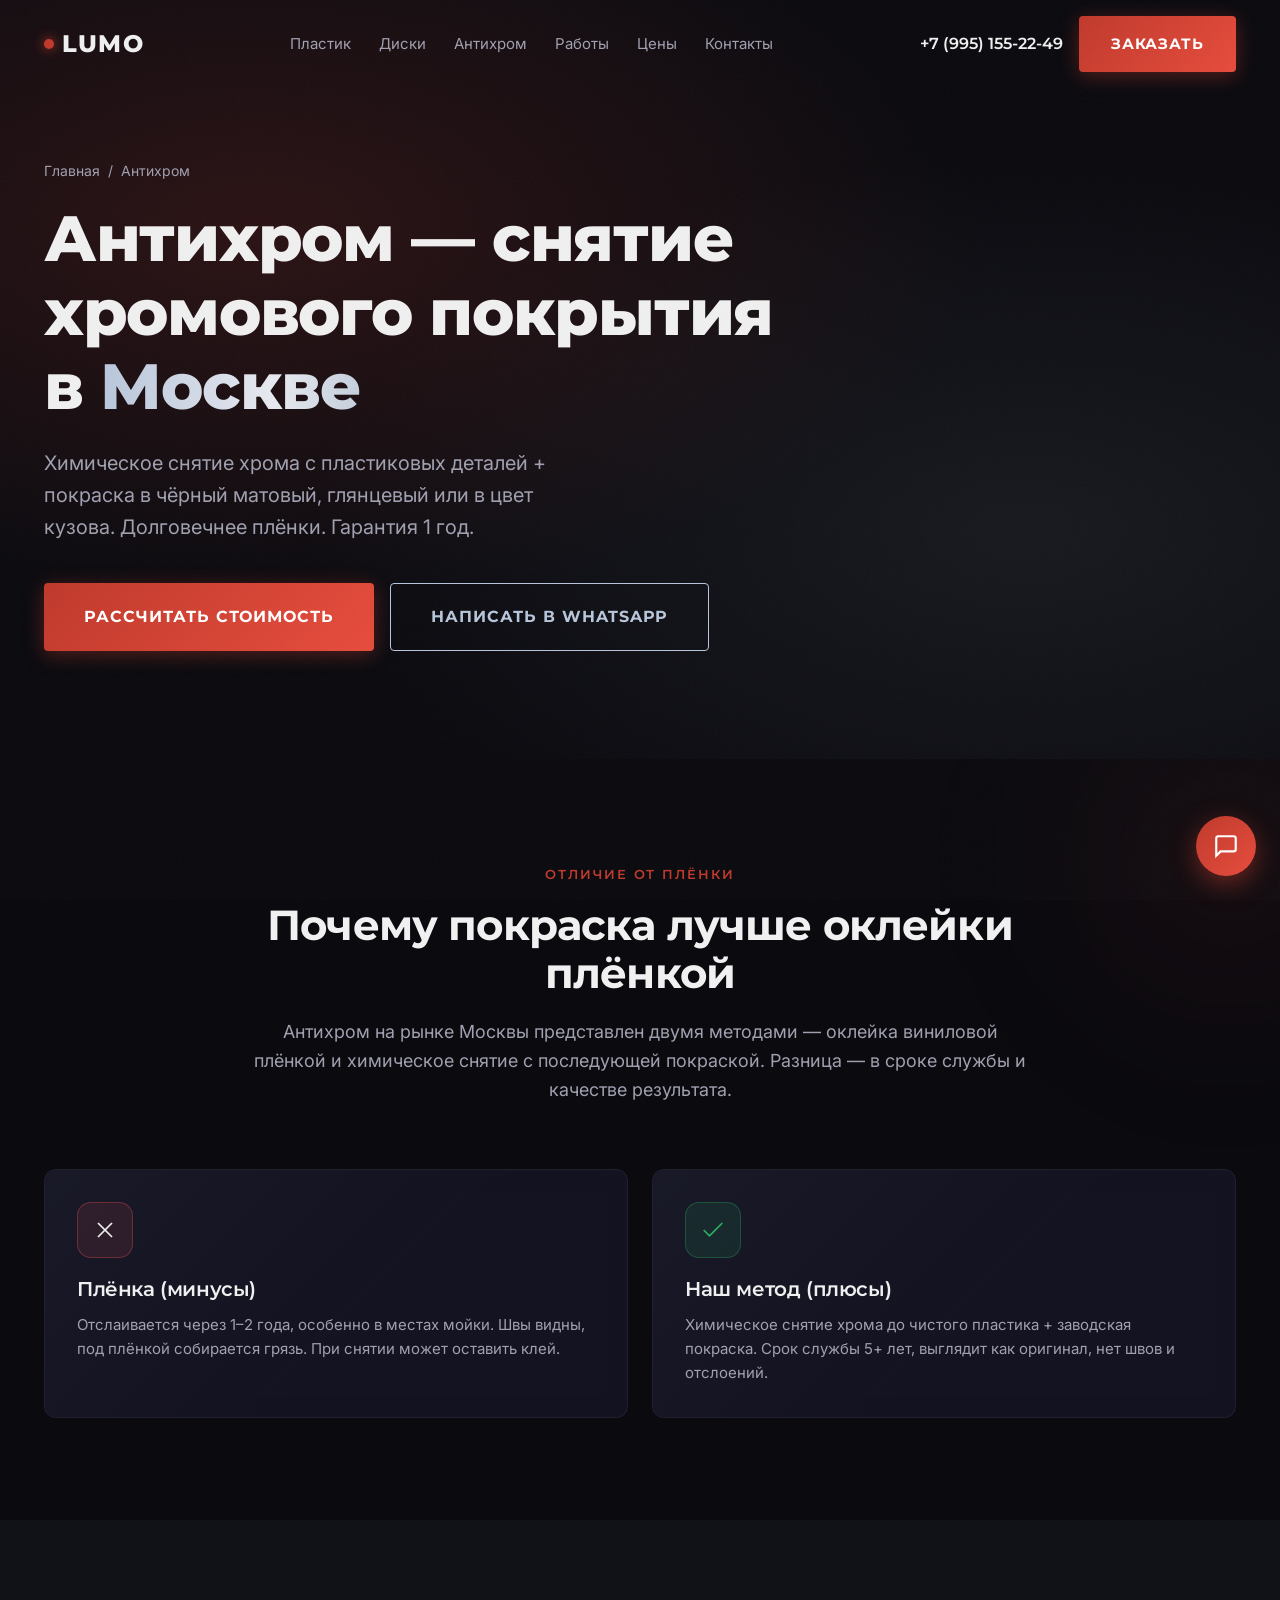
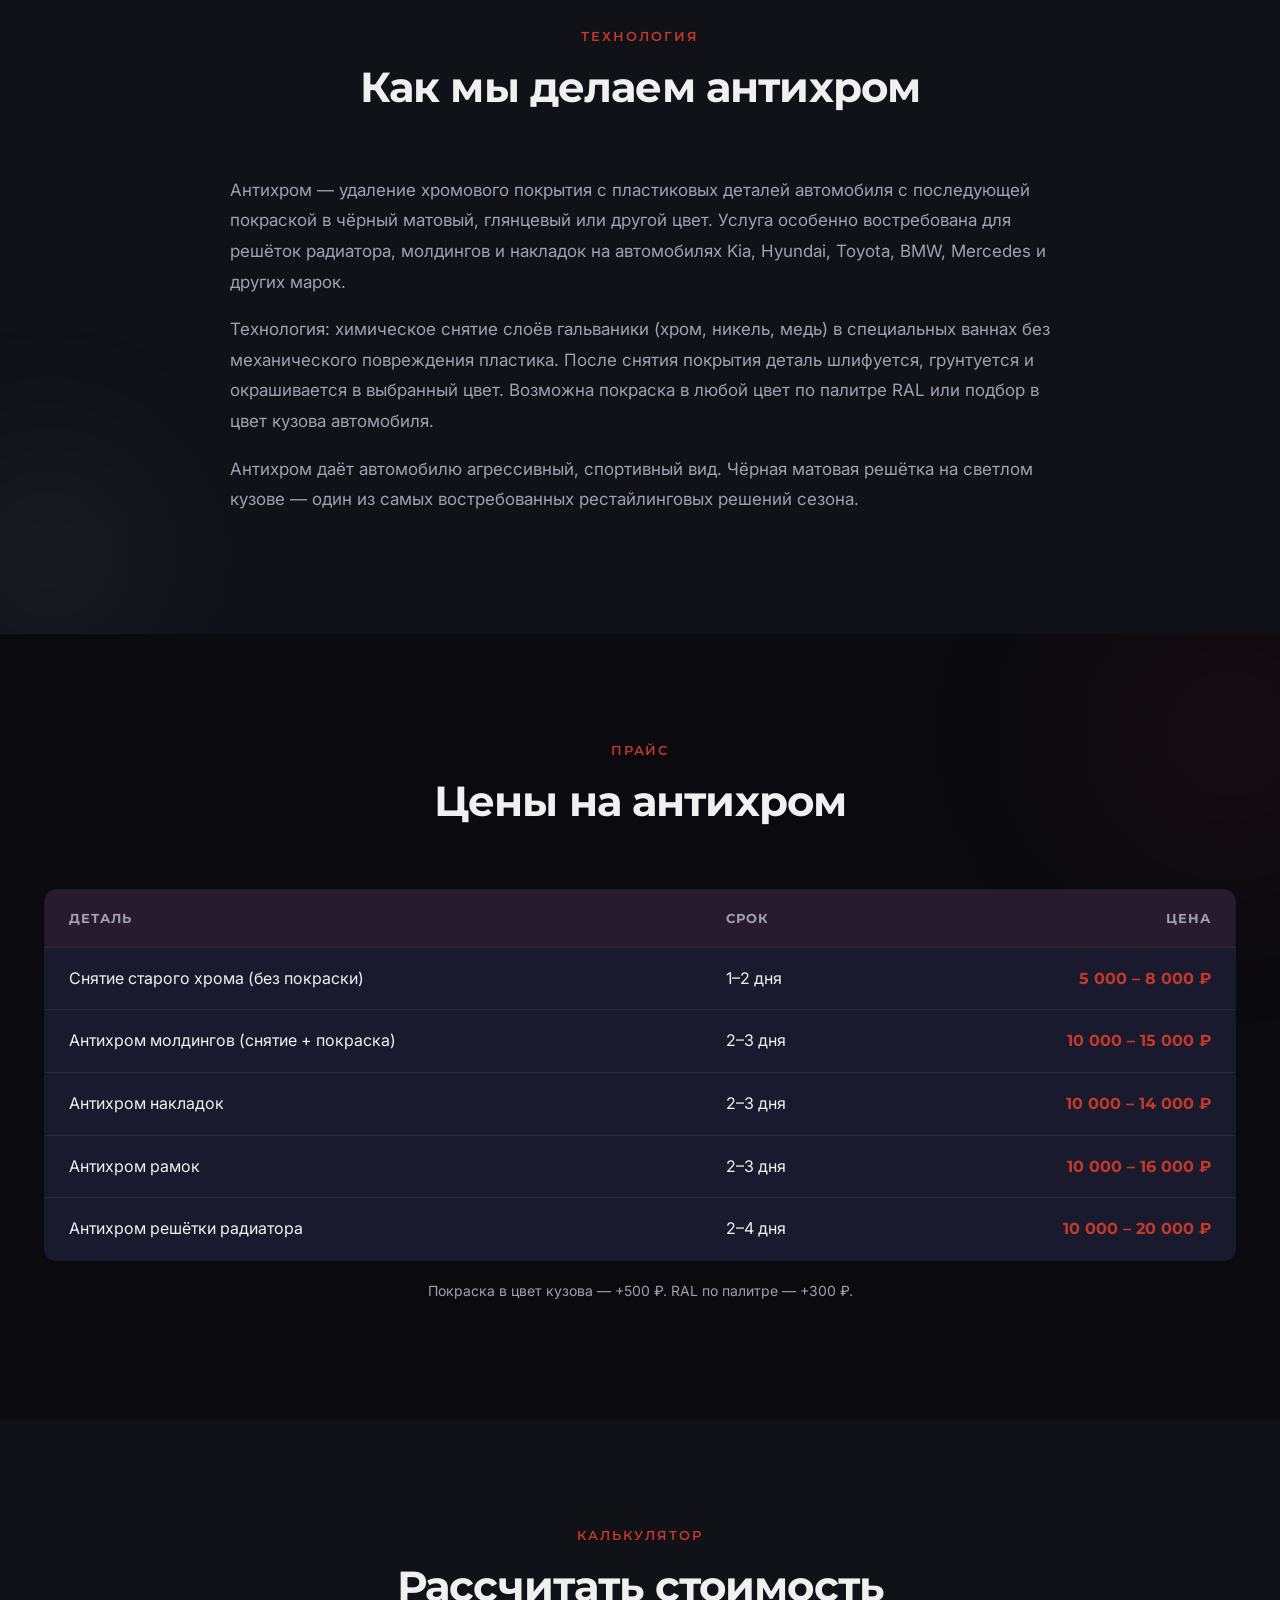
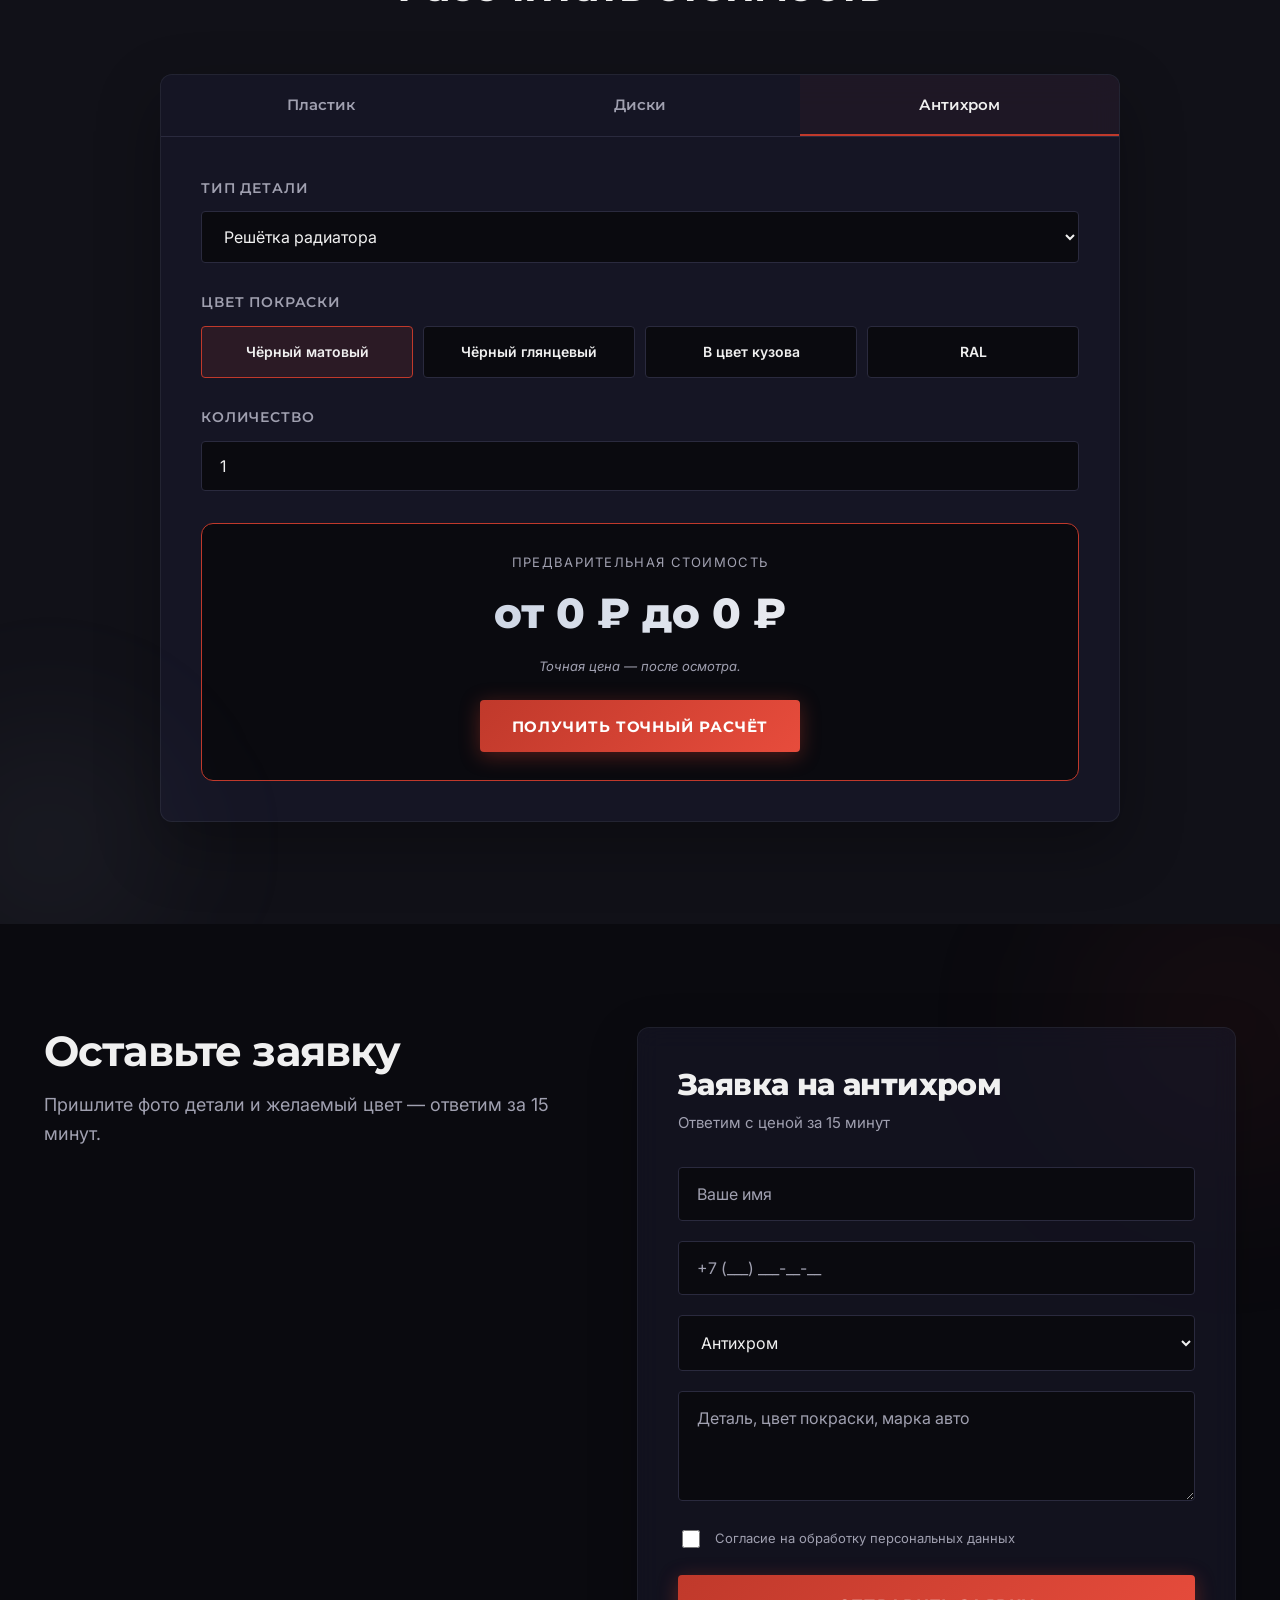
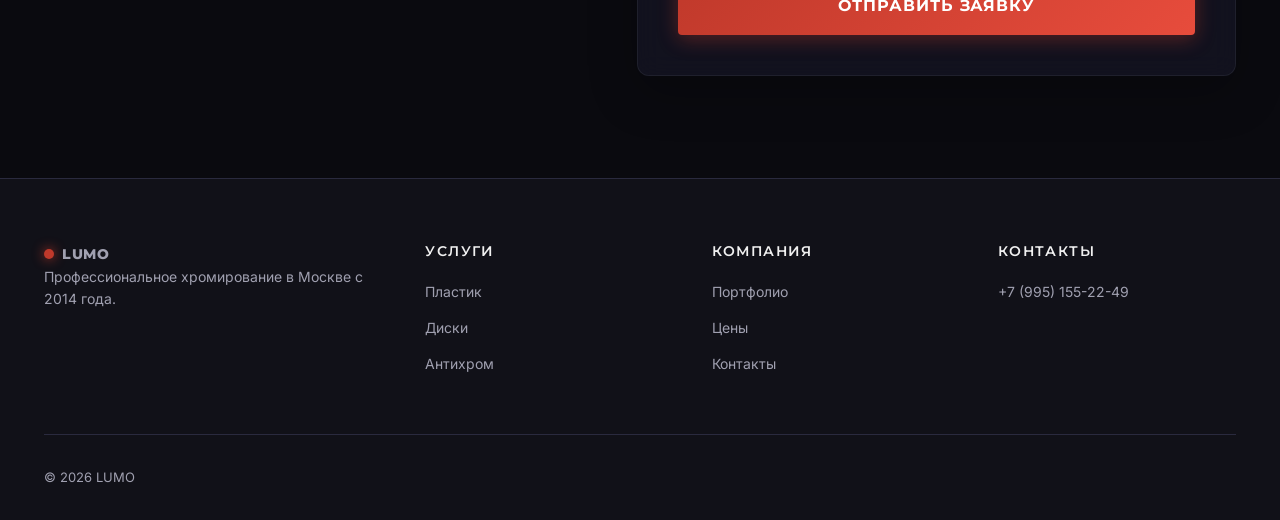
==== commit 310fbe22: "Truth-fix pass 1 + working lead forms - Telegram contact unified to @Panin_danil across all pages - " ====
--- a/antihrom/index.html
+++ b/antihrom/index.html
@@ -55,7 +55,7 @@
     <div class="reveal" style="max-width:860px;">
       <nav style="color:var(--text-secondary);font-size:14px;margin-bottom:20px;"><a href="/" style="color:var(--text-secondary);">Главная</a> &nbsp;/&nbsp; Антихром</nav>
       <h1>Антихром — снятие хромового покрытия в&nbsp;<span class="chrome-text">Москве</span></h1>
-      <p class="hero__subtitle">Химическое снятие хрома с пластиковых деталей + покраска в чёрный матовый, глянцевый или в цвет кузова. Долговечнее плёнки. Гарантия 3 года.</p>
+      <p class="hero__subtitle">Химическое снятие хрома с пластиковых деталей + покраска в чёрный матовый, глянцевый или в цвет кузова. Долговечнее плёнки. Гарантия 1 год.</p>
       <div class="hero__cta">
         <a href="#calculator" class="btn btn--primary btn--lg">Рассчитать стоимость</a>
         <a href="https://wa.me/79951552249" class="btn btn--secondary btn--lg">Написать в WhatsApp</a>
@@ -195,7 +195,7 @@
 <div class="messenger">
   <div class="messenger__menu">
     <a class="messenger__btn messenger__btn--wa" href="https://wa.me/79951552249" target="_blank" rel="noopener">WhatsApp</a>
-    <a class="messenger__btn messenger__btn--tg" href="https://t.me/lumo_chrome" target="_blank" rel="noopener">Telegram</a>
+    <a class="messenger__btn messenger__btn--tg" href="https://t.me/Panin_danil" target="_blank" rel="noopener">Telegram</a>
   </div>
   <button class="messenger__toggle" aria-label="Написать"><svg width="26" height="26" viewBox="0 0 24 24" fill="none" stroke="currentColor" stroke-width="2"><path d="M21 15a2 2 0 01-2 2H7l-4 4V5a2 2 0 012-2h14a2 2 0 012 2z"/></svg></button>
 </div>
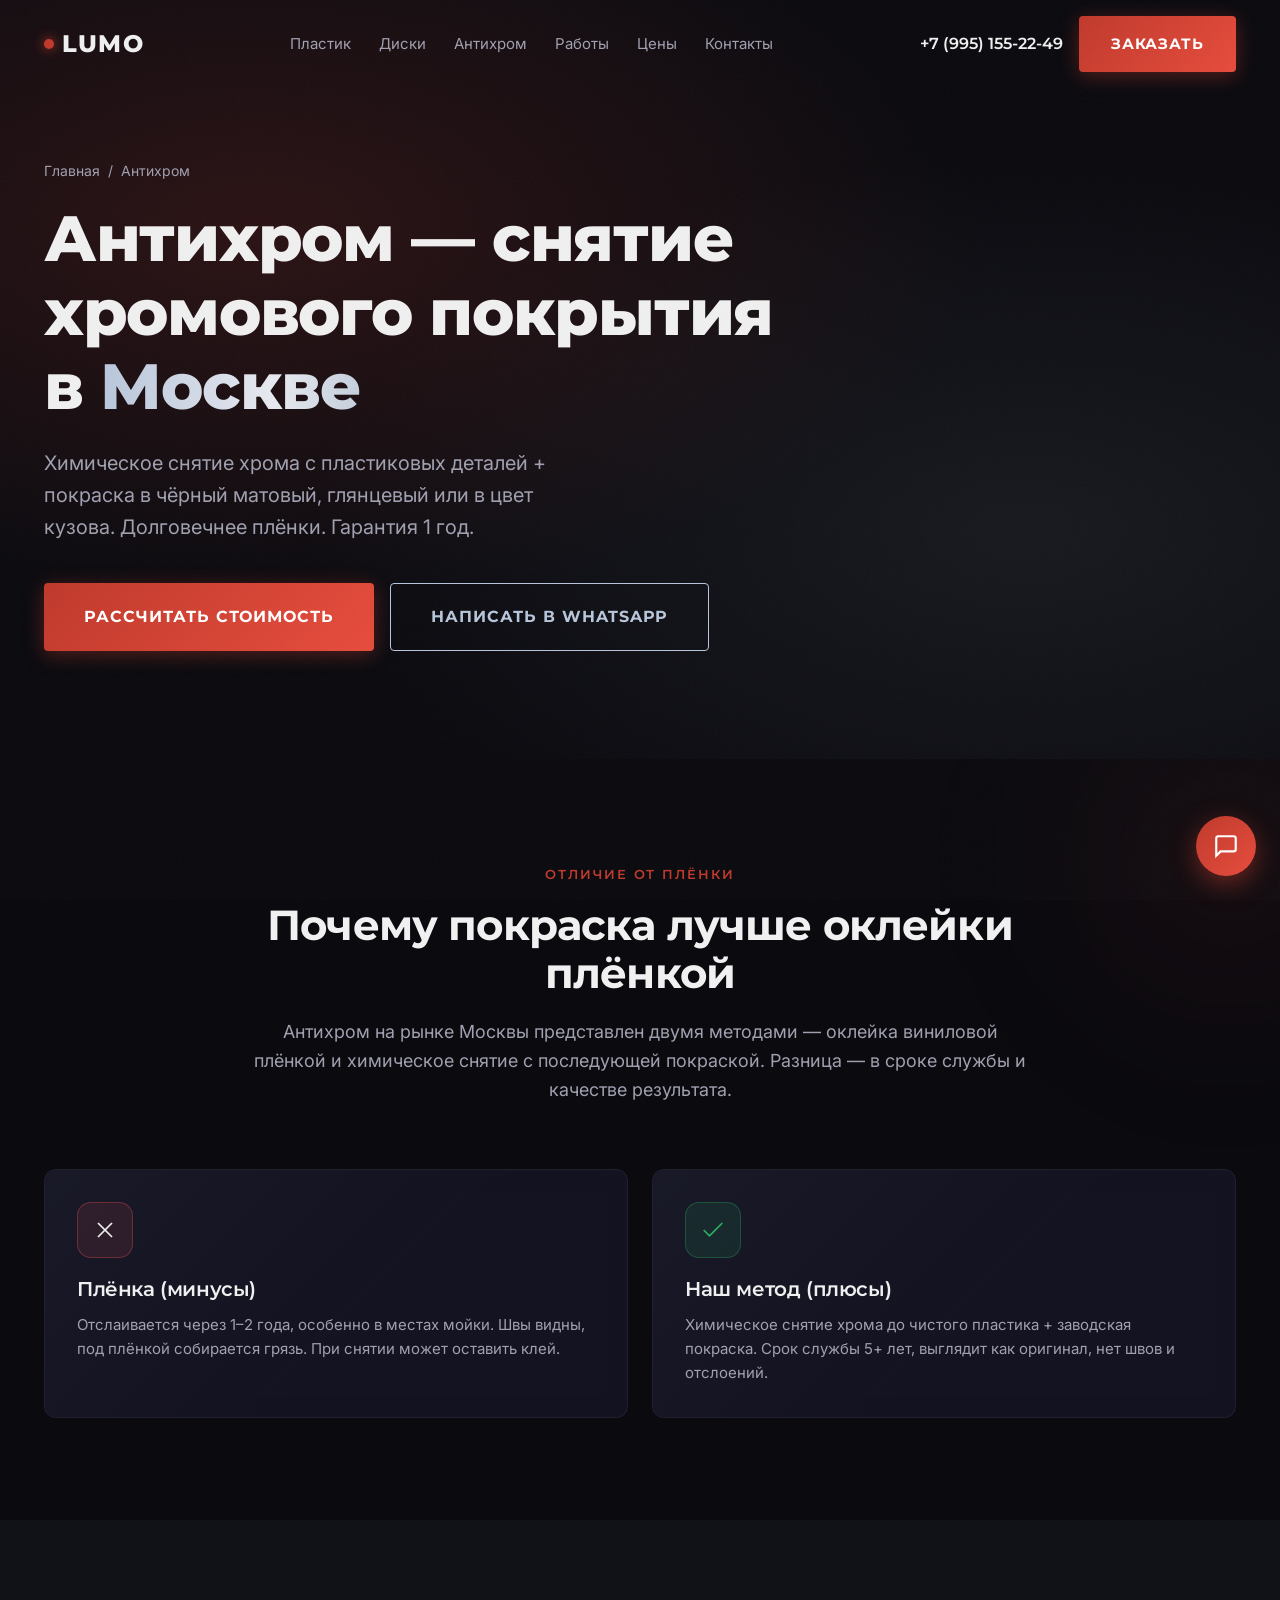
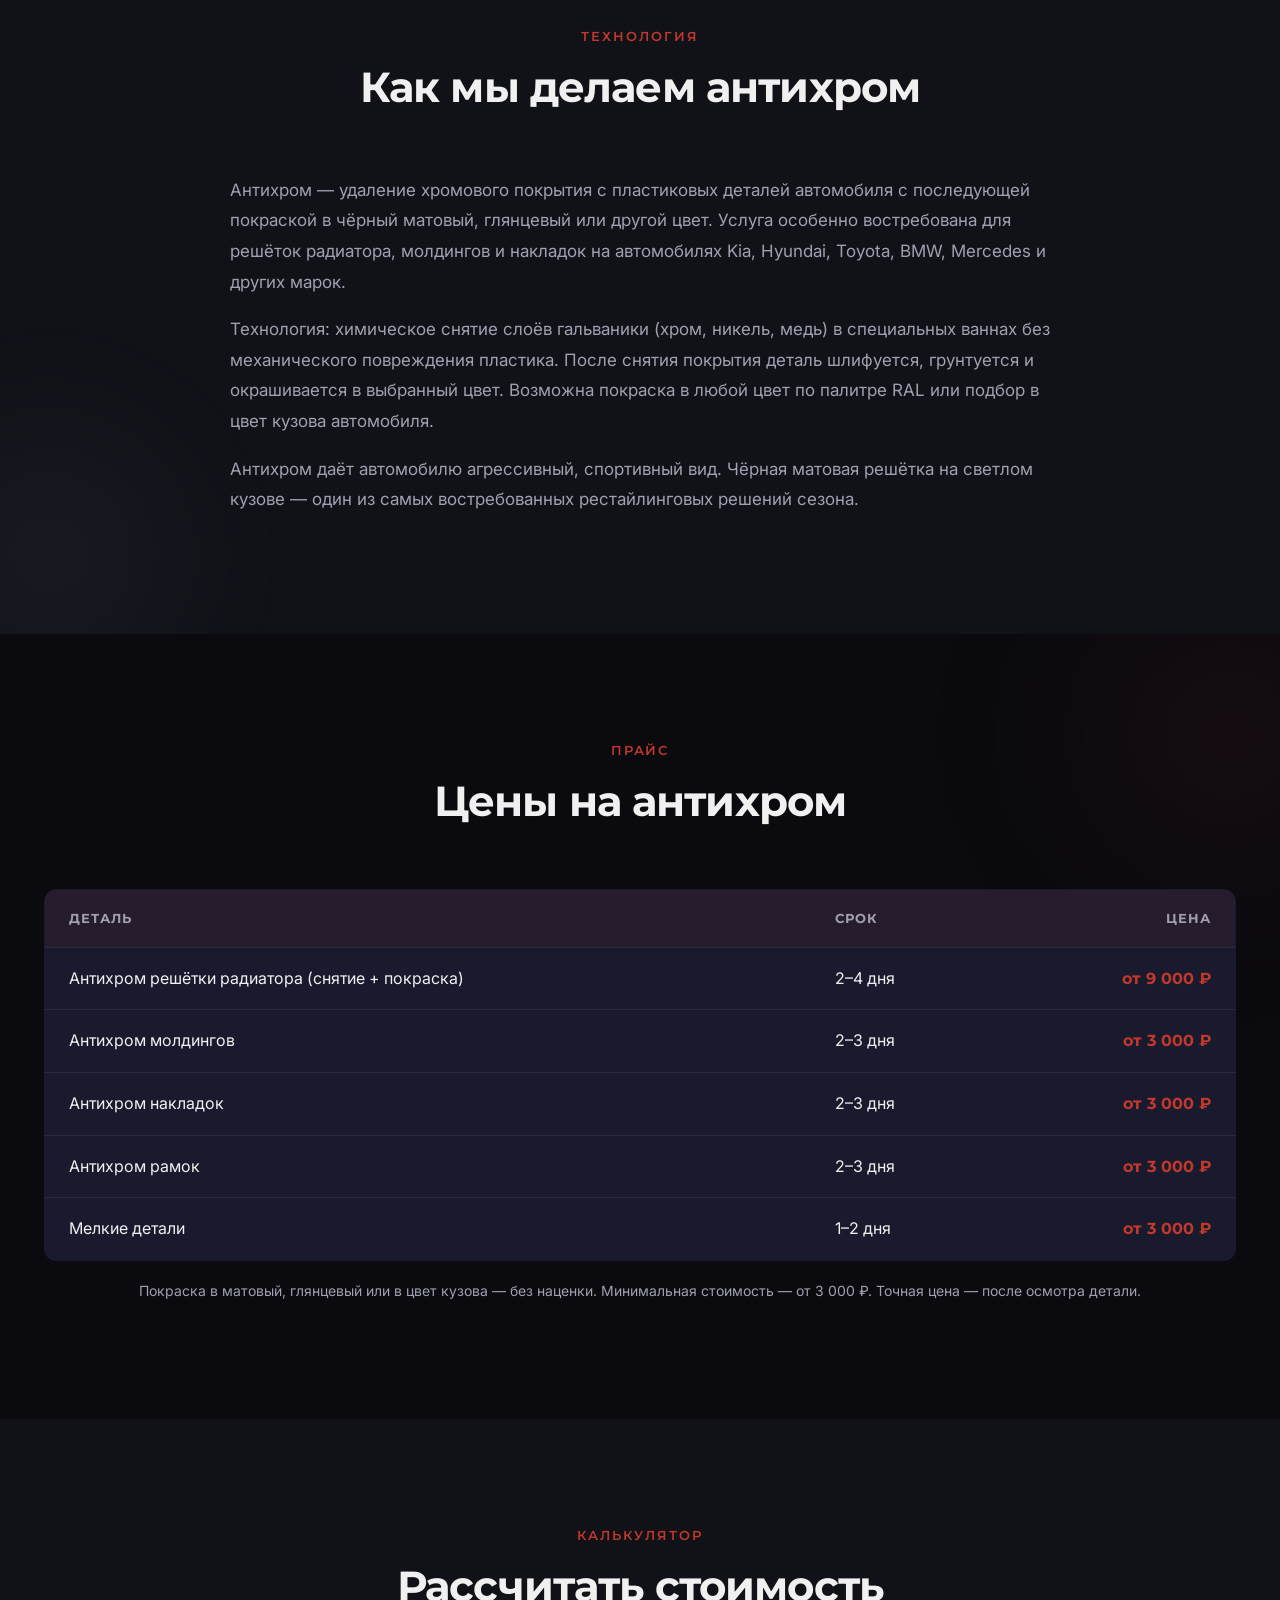
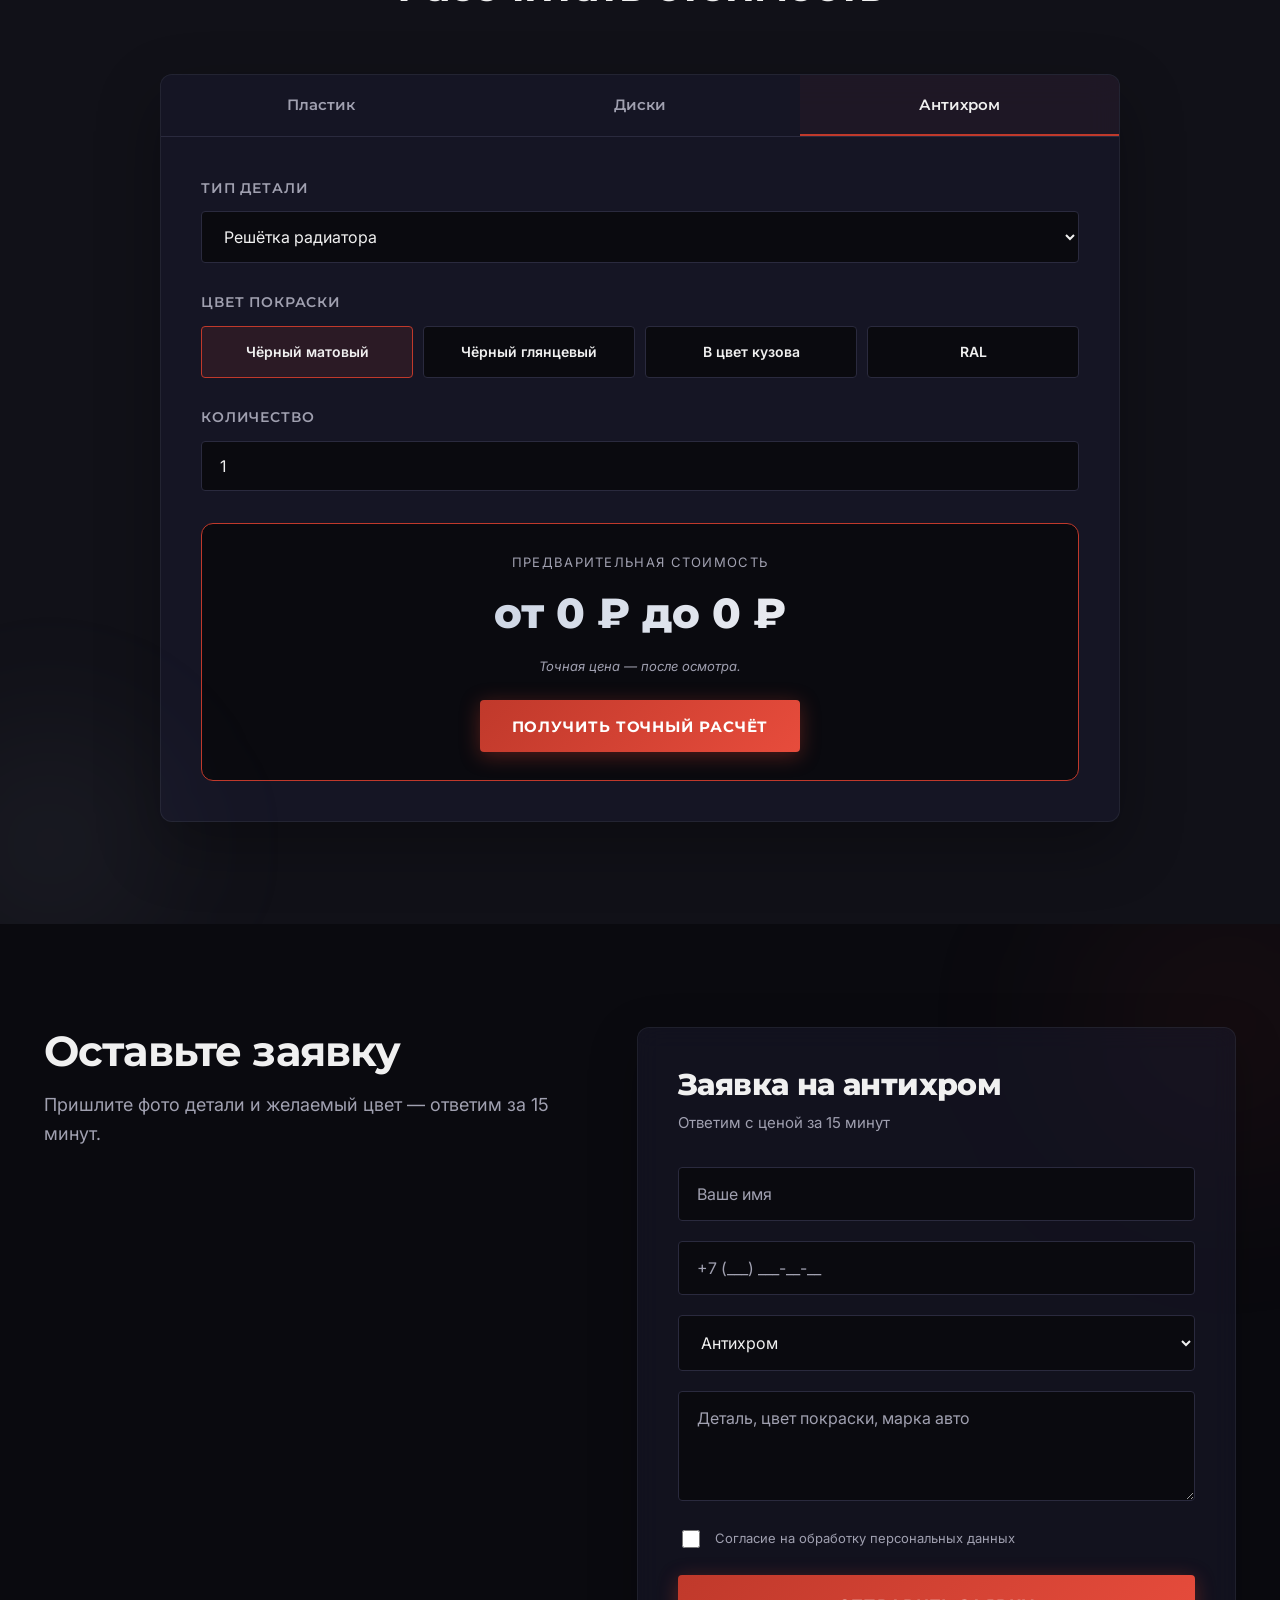
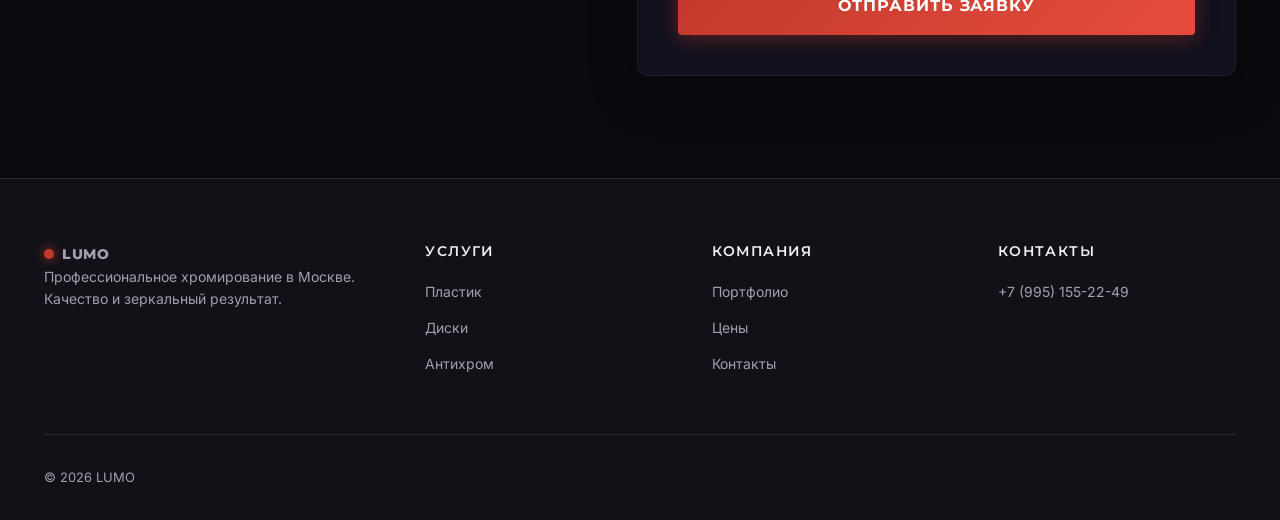
==== commit ef721540: "Full truth-fix: unified pricing, privacy page, analytics, a11y/SEO - Prices unified across ceny/serv" ====
--- a/antihrom/index.html
+++ b/antihrom/index.html
@@ -5,17 +5,21 @@
   <meta name="viewport" content="width=device-width, initial-scale=1">
   <meta name="theme-color" content="#0a0a0f">
 
-  <title>Антихром в Москве — снятие хрома с пластика | Решётки, молдинги от 3 500 ₽ | LUMO</title>
-  <meta name="description" content="Антихром решётки радиатора, молдингов, накладок в Москве и МО. Снятие хрома + покраска в чёрный матовый/глянцевый. Цена от 3 500 ₽. Срок 2–4 дня. Долговечнее плёнки.">
+  <title>Антихром в Москве — снятие хрома с пластика | Решётки, молдинги от 3 000 ₽ | LUMO</title>
+  <meta name="description" content="Антихром решётки радиатора, молдингов, накладок в Москве и МО. Снятие хрома + покраска в чёрный матовый/глянцевый. Цена от 3 000 ₽. Срок 2–4 дня. Долговечнее плёнки.">
   <meta name="keywords" content="антихром Москва, антихром решётки радиатора, снятие хрома с пластика, антихром молдингов, покраска решётки чёрный матовый">
   <link rel="canonical" href="https://xn----7sbbfcqscungiichud1a5d.xn--p1ai/antihrom/">
 
-  <meta property="og:title" content="Антихром в Москве — от 3 500 ₽">
+  <meta property="og:type" content="website">
+  <meta property="og:title" content="Антихром в Москве — от 3 000 ₽">
   <meta property="og:description" content="Химическое снятие хрома + покраска. Долговечнее плёнки. Срок 2–4 дня.">
+  <meta property="og:url" content="https://xn----7sbbfcqscungiichud1a5d.xn--p1ai/antihrom/">
+  <meta property="og:image" content="https://xn----7sbbfcqscungiichud1a5d.xn--p1ai/images/portfolio/discs-4.jpg">
 
   <link rel="preconnect" href="https://fonts.googleapis.com">
   <link rel="preconnect" href="https://fonts.gstatic.com" crossorigin>
   <link href="https://fonts.googleapis.com/css2?family=Montserrat:wght@400;600;700;800&family=Inter:wght@400;500;600&display=swap" rel="stylesheet">
+  <link rel="icon" href="/favicon.svg" type="image/svg+xml">
   <link rel="stylesheet" href="/css/style.css">
   <link rel="stylesheet" href="/css/components.css">
   <link rel="stylesheet" href="/css/animations.css">
@@ -25,7 +29,7 @@
     "@context": "https://schema.org", "@type": "Service",
     "serviceType": "Антихром (снятие хромового покрытия)",
     "provider": {"@type": "LocalBusiness", "name": "LUMO"},
-    "offers": {"@type": "Offer", "price": "3500", "priceCurrency": "RUB"}
+    "offers": {"@type": "Offer", "price": "3000", "priceCurrency": "RUB"}
   }
   </script>
 </head>
@@ -45,7 +49,7 @@
     <div class="header__cta">
       <a href="tel:+79951552249" class="header__phone">+7 (995) 155-22-49</a>
       <a href="#lead-form" class="btn btn--primary">Заказать</a>
-      <button class="burger" aria-label="Меню"><span></span><span></span></button>
+      <button class="burger" aria-label="Меню" aria-expanded="false"><span></span><span></span></button>
     </div>
   </div>
 </header>
@@ -109,14 +113,14 @@
     <div class="table-wrap reveal"><table class="price-table">
       <thead><tr><th>Деталь</th><th>Срок</th><th style="text-align:right;">Цена</th></tr></thead>
       <tbody>
-        <tr><td>Снятие старого хрома (без покраски)</td><td>1–2 дня</td><td class="price" style="text-align:right;">5 000 – 8 000 ₽</td></tr>
-        <tr><td>Антихром молдингов (снятие + покраска)</td><td>2–3 дня</td><td class="price" style="text-align:right;">10 000 – 15 000 ₽</td></tr>
-        <tr><td>Антихром накладок</td><td>2–3 дня</td><td class="price" style="text-align:right;">10 000 – 14 000 ₽</td></tr>
-        <tr><td>Антихром рамок</td><td>2–3 дня</td><td class="price" style="text-align:right;">10 000 – 16 000 ₽</td></tr>
-        <tr><td>Антихром решётки радиатора</td><td>2–4 дня</td><td class="price" style="text-align:right;">10 000 – 20 000 ₽</td></tr>
+        <tr><td>Антихром решётки радиатора (снятие + покраска)</td><td>2–4 дня</td><td class="price" style="text-align:right;">от 9 000 ₽</td></tr>
+        <tr><td>Антихром молдингов</td><td>2–3 дня</td><td class="price" style="text-align:right;">от 3 000 ₽</td></tr>
+        <tr><td>Антихром накладок</td><td>2–3 дня</td><td class="price" style="text-align:right;">от 3 000 ₽</td></tr>
+        <tr><td>Антихром рамок</td><td>2–3 дня</td><td class="price" style="text-align:right;">от 3 000 ₽</td></tr>
+        <tr><td>Мелкие детали</td><td>1–2 дня</td><td class="price" style="text-align:right;">от 3 000 ₽</td></tr>
       </tbody>
     </table></div>
-    <p style="text-align:center;color:var(--text-secondary);margin-top:20px;font-size:14px;">Покраска в цвет кузова — +500 ₽. RAL по палитре — +300 ₽.</p>
+    <p style="text-align:center;color:var(--text-secondary);margin-top:20px;font-size:14px;">Покраска в матовый, глянцевый или в цвет кузова — без наценки. Минимальная стоимость — от 3 000 ₽. Точная цена — после осмотра детали.</p>
   </div>
 </section>
 
@@ -183,7 +187,7 @@
 <footer class="footer">
   <div class="container">
     <div class="footer__grid">
-      <div><a href="/" class="logo"><span class="logo__dot"></span>LUMO</a><p>Профессиональное хромирование в Москве с 2014 года.</p></div>
+      <div><a href="/" class="logo"><span class="logo__dot"></span>LUMO</a><p>Профессиональное хромирование в Москве. Качество и зеркальный результат.</p></div>
       <div><h4>Услуги</h4><ul><li><a href="/hromirovanie-plastika/">Пластик</a></li><li><a href="/hromirovanie-diskov/">Диски</a></li><li><a href="/antihrom/">Антихром</a></li></ul></div>
       <div><h4>Компания</h4><ul><li><a href="/portfolio/">Портфолио</a></li><li><a href="/ceny/">Цены</a></li><li><a href="/kontakty/">Контакты</a></li></ul></div>
       <div><h4>Контакты</h4><ul><li><a href="tel:+79951552249">+7 (995) 155-22-49</a></li></ul></div>
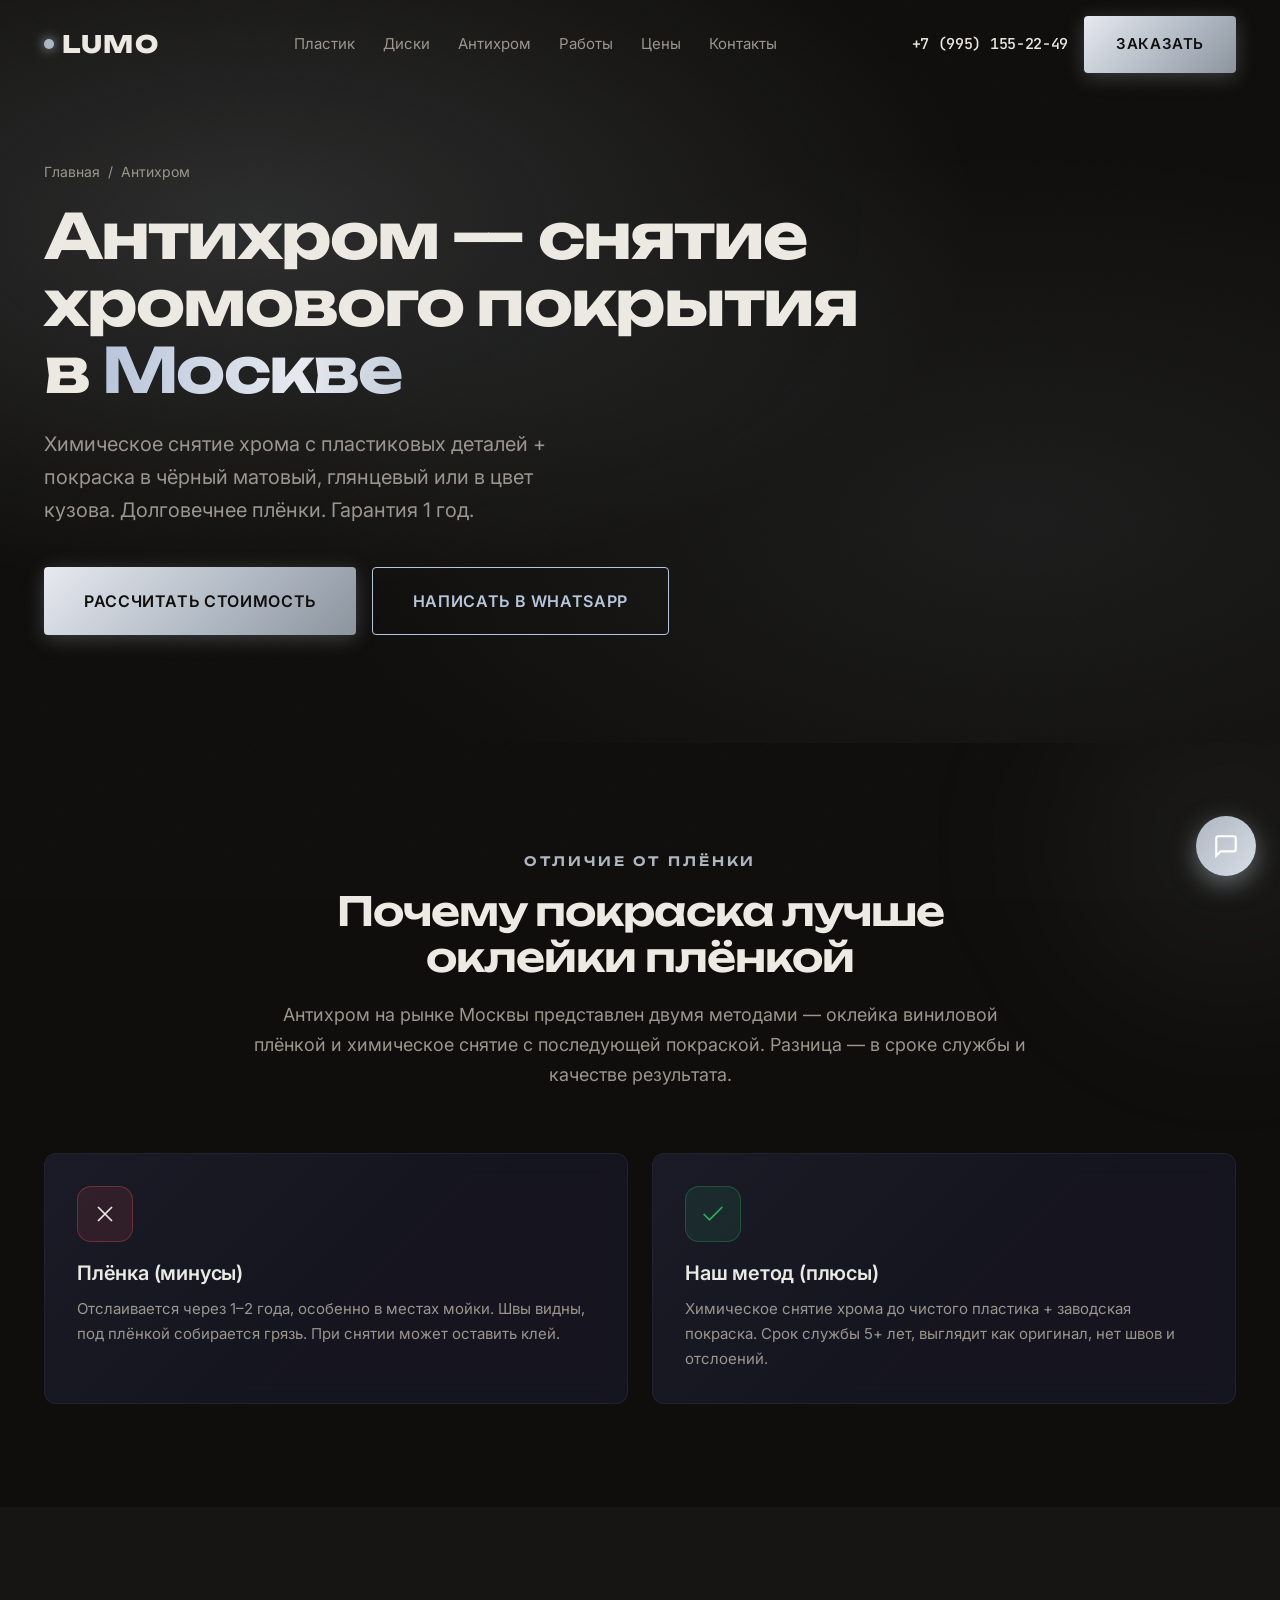
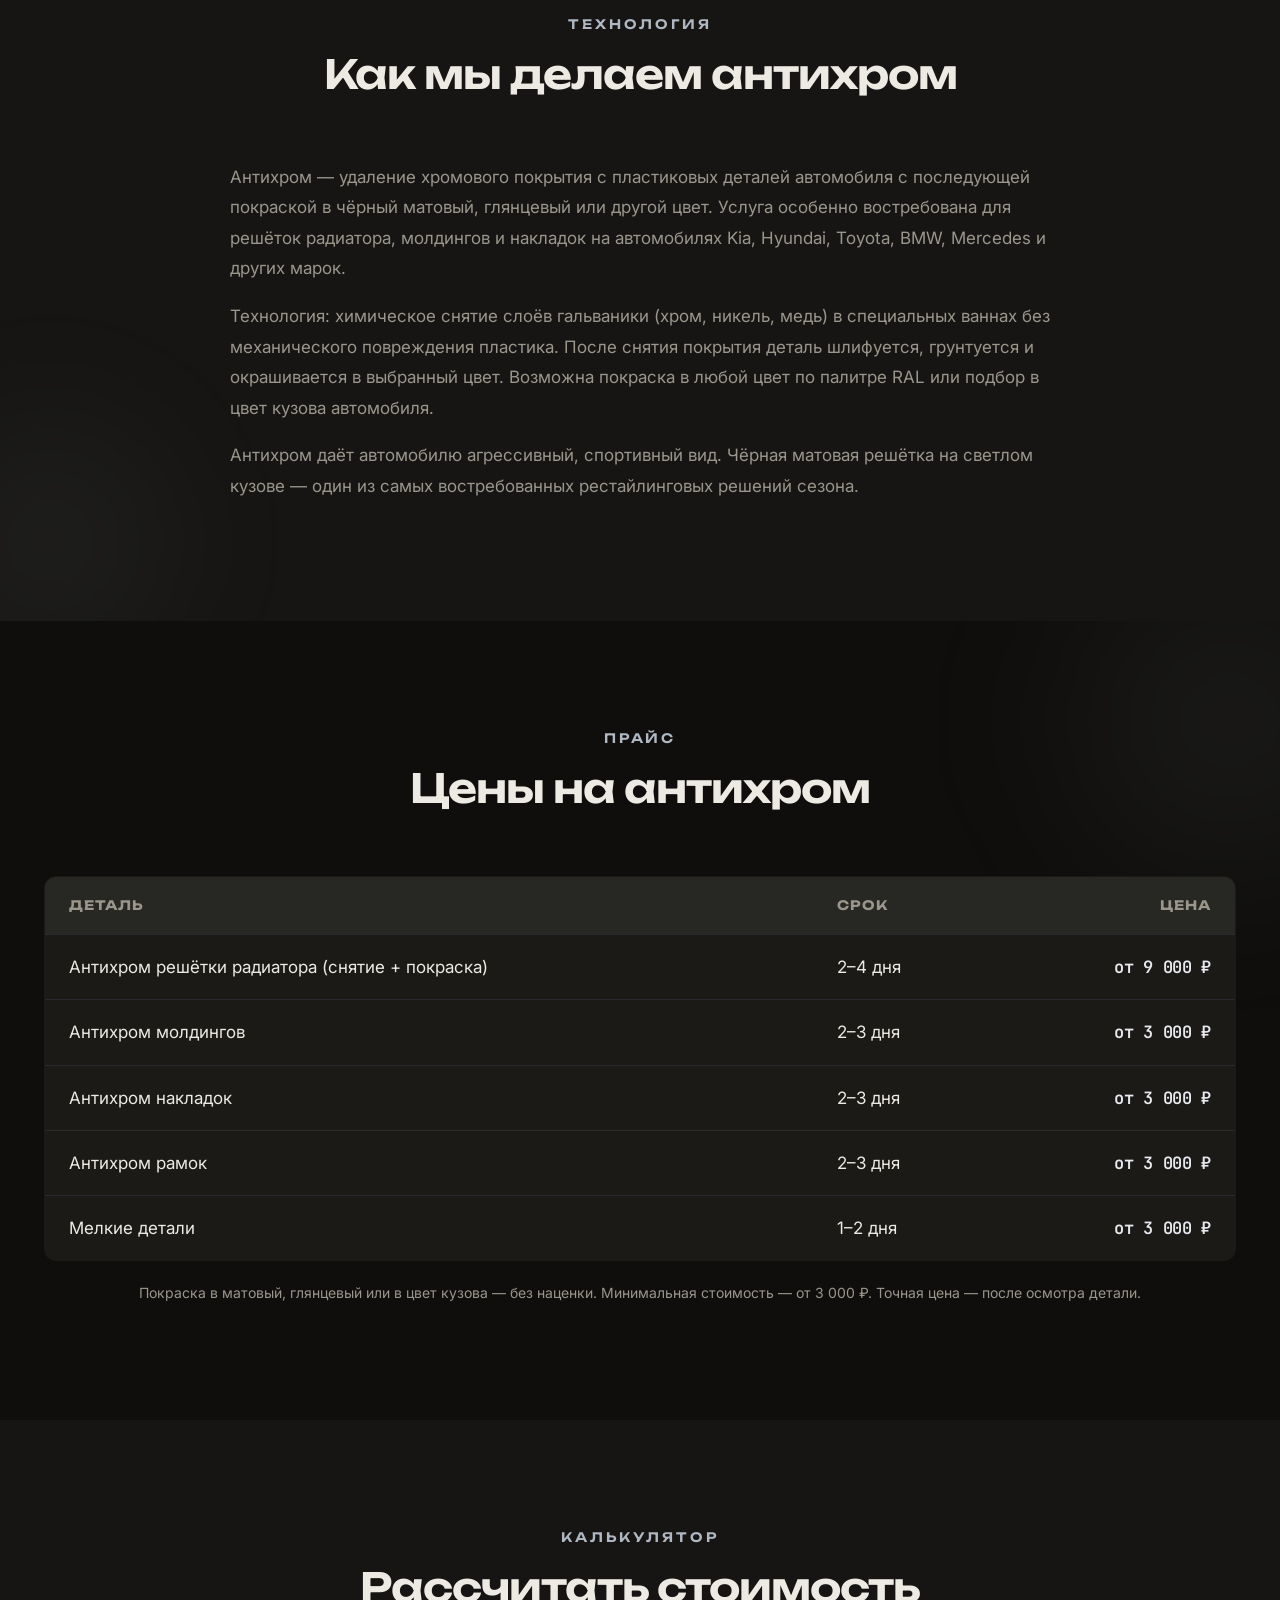
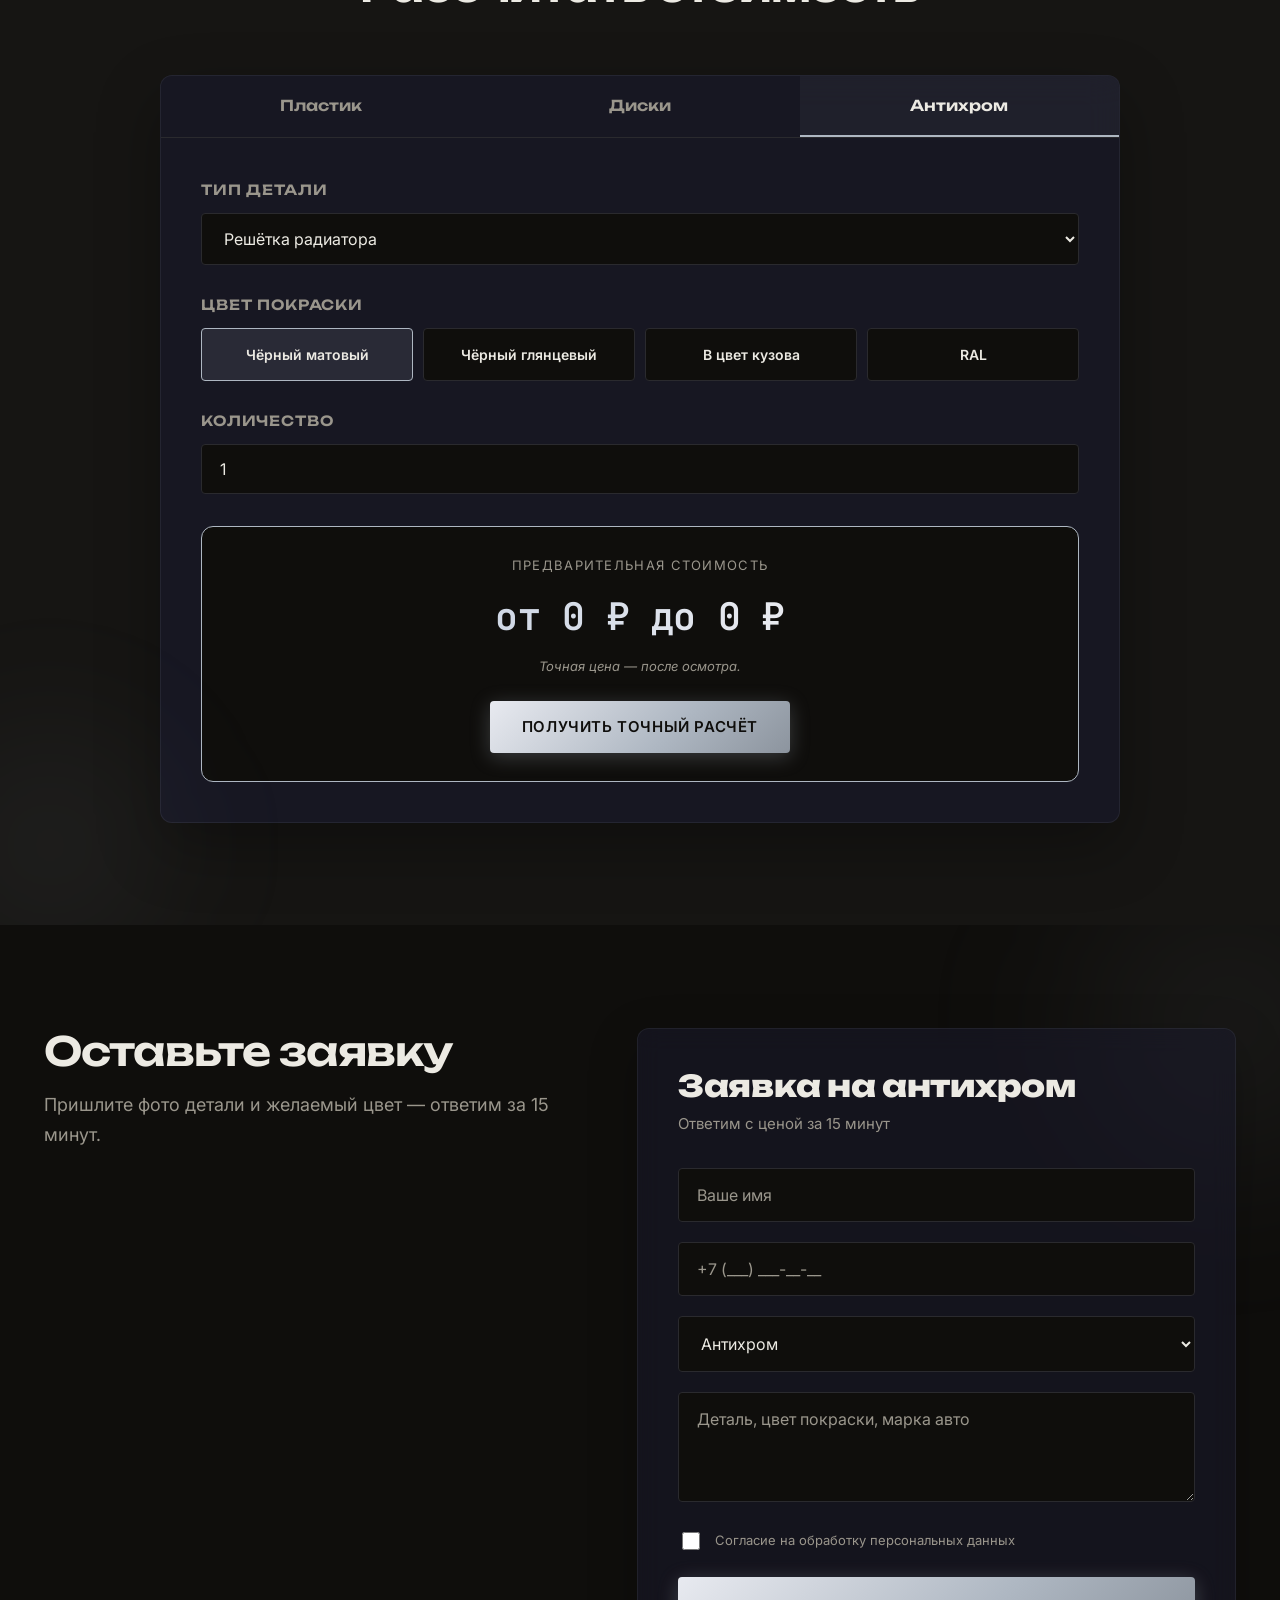
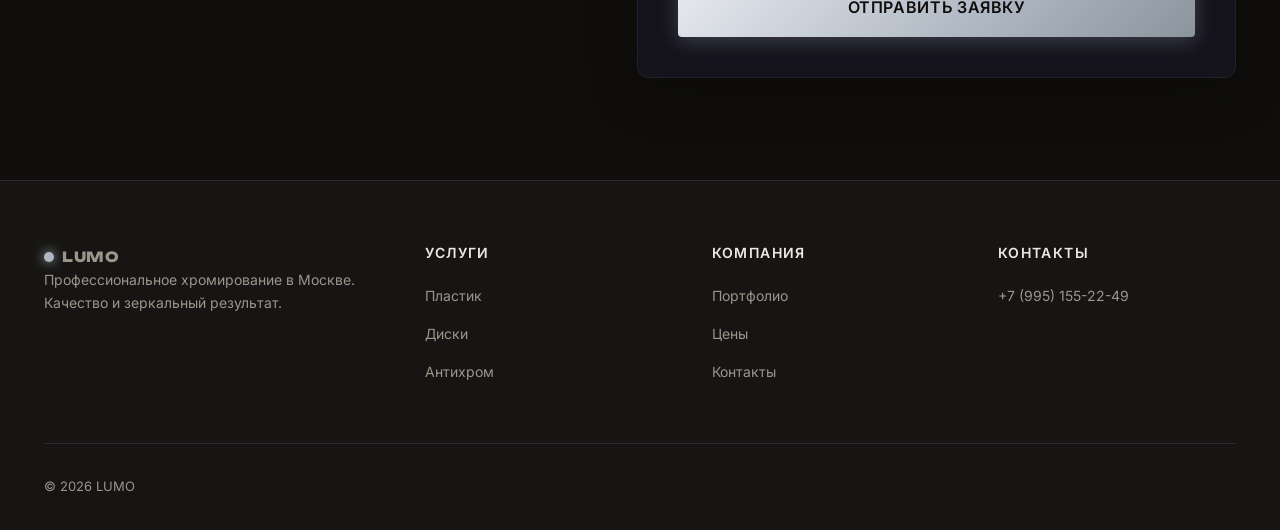
==== commit 7c211cf9: "Premium redesign pass 1 (per LUMO brand canon) - Palette: red -> cold chrome/steel accent on warm ne" ====
--- a/antihrom/index.html
+++ b/antihrom/index.html
@@ -3,7 +3,7 @@
 <head>
   <meta charset="utf-8">
   <meta name="viewport" content="width=device-width, initial-scale=1">
-  <meta name="theme-color" content="#0a0a0f">
+  <meta name="theme-color" content="#0F0E0C">
 
   <title>Антихром в Москве — снятие хрома с пластика | Решётки, молдинги от 3 000 ₽ | LUMO</title>
   <meta name="description" content="Антихром решётки радиатора, молдингов, накладок в Москве и МО. Снятие хрома + покраска в чёрный матовый/глянцевый. Цена от 3 000 ₽. Срок 2–4 дня. Долговечнее плёнки.">
@@ -18,7 +18,7 @@
 
   <link rel="preconnect" href="https://fonts.googleapis.com">
   <link rel="preconnect" href="https://fonts.gstatic.com" crossorigin>
-  <link href="https://fonts.googleapis.com/css2?family=Montserrat:wght@400;600;700;800&family=Inter:wght@400;500;600&display=swap" rel="stylesheet">
+  <link href="https://fonts.googleapis.com/css2?family=Unbounded:wght@400;600;700;800&family=Inter:wght@400;500;600&family=JetBrains+Mono:wght@500;600&display=swap" rel="stylesheet">
   <link rel="icon" href="/favicon.svg" type="image/svg+xml">
   <link rel="stylesheet" href="/css/style.css">
   <link rel="stylesheet" href="/css/components.css">
--- a/css/style.css
+++ b/css/style.css
@@ -4,24 +4,26 @@
    ============================================ */
 
 :root {
-  --bg-primary: #0a0a0f;
-  --bg-secondary: #111118;
-  --bg-card: #1a1a2e;
-  --accent: #C0392B;
-  --accent-light: #E74C3C;
+  --bg-primary: #0F0E0C;
+  --bg-secondary: #161513;
+  --bg-card: #1B1A17;
+  --accent: #AEB7C2;
+  --accent-light: #D9DEE6;
+  --accent-ink: #0F0E0C;
   --chrome-1: #B8C6DB;
   --chrome-2: #E8EAF0;
   --chrome-3: #A0B4C8;
   --gold: #D4AF37;
-  --text-primary: #F0F0F0;
-  --text-secondary: #A0A0B0;
-  --border: #2a2a3e;
+  --text-primary: #ECEAE3;
+  --text-secondary: #9A968C;
+  --border: #2A2A2E;
   --success: #27AE60;
   --wa: #25D366;
   --tg: #0088cc;
 
-  --font-head: 'Montserrat', system-ui, -apple-system, sans-serif;
+  --font-head: 'Unbounded', system-ui, -apple-system, sans-serif;
   --font-body: 'Inter', system-ui, -apple-system, sans-serif;
+  --font-mono: 'JetBrains Mono', ui-monospace, 'SF Mono', Menlo, monospace;
 
   --container: 1240px;
   --radius: 12px;
@@ -35,8 +37,8 @@
 body {
   margin: 0;
   font-family: var(--font-body);
-  font-size: 16px;
-  line-height: 1.6;
+  font-size: 17px;
+  line-height: 1.65;
   color: var(--text-primary);
   background: var(--bg-primary);
   overflow-x: hidden;
@@ -50,7 +52,7 @@
   position: fixed; inset: 0;
   z-index: 9999;
   pointer-events: none;
-  opacity: 0.035;
+  opacity: 0.022;
   background-image: url("data:image/svg+xml,%3Csvg viewBox='0 0 256 256' xmlns='http://www.w3.org/2000/svg'%3E%3Cfilter id='n'%3E%3CfeTurbulence type='fractalNoise' baseFrequency='0.9' numOctaves='4' stitchTiles='stitch'/%3E%3C/filter%3E%3Crect width='100%25' height='100%25' filter='url(%23n)'/%3E%3C/svg%3E");
   background-repeat: repeat;
   background-size: 256px 256px;
@@ -70,8 +72,11 @@
   margin: 0 0 0.5em;
   letter-spacing: -0.02em;
 }
-h1 { font-size: clamp(32px, 5vw, 64px); font-weight: 800; }
-h2 { font-size: clamp(24px, 3.5vw, 42px); }
+/* Unbounded — только для крупных дисплейных заголовков */
+h1 { font-size: clamp(34px, 5vw, 62px); font-weight: 700; line-height: 1.08; letter-spacing: -0.03em; }
+h2 { font-size: clamp(24px, 3.4vw, 40px); font-weight: 600; letter-spacing: -0.025em; }
+/* Мелкие заголовки — гуманистический гротеск Inter (Unbounded был бы тяжёл) */
+h3, h4 { font-family: var(--font-body); letter-spacing: -0.01em; }
 h3 { font-size: clamp(20px, 2.4vw, 28px); font-weight: 600; }
 h4 { font-size: clamp(18px, 1.8vw, 22px); font-weight: 600; }
 
@@ -81,7 +86,7 @@
   -webkit-background-clip: text;
   -webkit-text-fill-color: transparent;
   background-size: 200% auto;
-  animation: shine 4s linear infinite;
+  animation: shine 9s linear infinite;
 }
 .accent-text { color: var(--accent); }
 .gold-text { color: var(--gold); }
@@ -100,7 +105,7 @@
   position: absolute;
   width: 500px; height: 500px;
   border-radius: 50%;
-  background: radial-gradient(circle, rgba(192, 57, 43, 0.08), transparent 70%);
+  background: radial-gradient(circle, rgba(174, 183, 194, 0.08), transparent 70%);
   top: -150px; right: -200px;
   pointer-events: none;
   filter: blur(60px);
@@ -122,7 +127,7 @@
   font-size: 13px;
   font-weight: 600;
   text-transform: uppercase;
-  letter-spacing: 0.15em;
+  letter-spacing: 0.22em;
   color: var(--accent);
   margin-bottom: 16px;
 }
@@ -142,7 +147,7 @@
   transition: var(--transition);
 }
 .header.scrolled {
-  background: rgba(10, 10, 15, 0.95);
+  background: rgba(15, 14, 12, 0.95);
   backdrop-filter: blur(10px);
   -webkit-backdrop-filter: blur(10px);
   border-bottom: 1px solid var(--border);
@@ -162,9 +167,10 @@
 .nav a { font-size: 15px; color: var(--text-secondary); transition: var(--transition); }
 .nav a:hover { color: var(--text-primary); }
 .header__phone {
-  font-family: var(--font-head);
-  font-weight: 600;
-  font-size: 16px;
+  font-family: var(--font-mono);
+  font-weight: 500;
+  font-size: 15px;
+  letter-spacing: -0.02em;
   white-space: nowrap;
 }
 .header__cta { display: flex; align-items: center; gap: 16px; }
@@ -187,7 +193,7 @@
   content: '';
   position: absolute; inset: 0;
   background:
-    radial-gradient(ellipse at 20% 30%, rgba(192, 57, 43, 0.18), transparent 50%),
+    radial-gradient(ellipse at 20% 30%, rgba(174, 183, 194, 0.18), transparent 50%),
     radial-gradient(ellipse at 80% 70%, rgba(184, 198, 219, 0.08), transparent 50%);
   z-index: -1;
 }
@@ -208,7 +214,7 @@
   border: 1px solid var(--border);
   border-radius: 50px;
   background: rgba(26, 26, 46, 0.5);
-  font-size: 13px; text-transform: uppercase; letter-spacing: 0.1em;
+  font-size: 12px; text-transform: uppercase; letter-spacing: 0.18em;
   color: var(--text-secondary);
   margin-bottom: 24px;
   backdrop-filter: blur(8px);
@@ -219,8 +225,8 @@
 .hero__cta { display: flex; gap: 16px; flex-wrap: wrap; margin-bottom: 48px; }
 .hero__trust { display: flex; gap: 32px; flex-wrap: wrap; }
 .hero__trust div { }
-.hero__trust .num { font-family: var(--font-head); font-weight: 800; font-size: 32px; color: var(--text-primary); line-height: 1; }
-.hero__trust .lbl { font-size: 13px; color: var(--text-secondary); margin-top: 6px; text-transform: uppercase; letter-spacing: 0.08em; }
+.hero__trust .num { font-family: var(--font-mono); font-weight: 600; font-size: 19px; color: var(--chrome-2); line-height: 1.1; letter-spacing: -0.02em; }
+.hero__trust .lbl { font-size: 12px; color: var(--text-secondary); margin-top: 8px; text-transform: uppercase; letter-spacing: 0.12em; max-width: 16ch; }
 .hero__visual {
   position: relative;
   aspect-ratio: 1 / 1.1;
@@ -233,8 +239,8 @@
 .hero__visual::before {
   content: '';
   position: absolute; inset: 0;
-  background: conic-gradient(from 0deg at 50% 50%, transparent, rgba(184, 198, 219, 0.15), transparent 30%);
-  animation: spin 8s linear infinite;
+  background: conic-gradient(from 0deg at 50% 50%, transparent, rgba(184, 198, 219, 0.12), transparent 30%);
+  animation: spin 28s linear infinite;
 }
 .hero__visual-photo {
   position: relative;
@@ -273,12 +279,12 @@
   background: linear-gradient(135deg, rgba(184, 198, 219, 0.04), transparent 60%);
   pointer-events: none;
 }
-.utp-card:hover { border-color: rgba(192, 57, 43, 0.5); transform: translateY(-4px); box-shadow: 0 20px 40px rgba(0, 0, 0, 0.3), 0 0 30px rgba(192, 57, 43, 0.08); }
+.utp-card:hover { border-color: rgba(174, 183, 194, 0.5); transform: translateY(-4px); box-shadow: 0 20px 40px rgba(0, 0, 0, 0.3), 0 0 30px rgba(174, 183, 194, 0.08); }
 .utp-card__icon {
   width: 56px; height: 56px;
   display: flex; align-items: center; justify-content: center;
-  background: linear-gradient(135deg, rgba(192, 57, 43, 0.2), rgba(192, 57, 43, 0.05));
-  border: 1px solid rgba(192, 57, 43, 0.3);
+  background: linear-gradient(135deg, rgba(174, 183, 194, 0.2), rgba(174, 183, 194, 0.05));
+  border: 1px solid rgba(174, 183, 194, 0.3);
   border-radius: 14px;
   margin-bottom: 20px;
   font-size: 26px;
@@ -308,7 +314,7 @@
   font-weight: 800;
   font-size: 18px;
   color: #fff;
-  box-shadow: 0 4px 20px rgba(192, 57, 43, 0.5);
+  box-shadow: 0 4px 20px rgba(174, 183, 194, 0.5);
 }
 .process-step h4 { margin: 12px 0 8px; }
 .process-step p { color: var(--text-secondary); font-size: 14px; margin: 0; }
@@ -445,7 +451,7 @@
 
 /* ---------- Promo banner ---------- */
 .promo {
-  background: linear-gradient(135deg, var(--accent), #8a1f14);
+  background: linear-gradient(135deg, var(--accent), #343A42);
   border-radius: var(--radius);
   padding: 48px;
   position: relative;
@@ -485,8 +491,8 @@
 .contact__item-icon {
   flex-shrink: 0;
   width: 44px; height: 44px;
-  background: rgba(192, 57, 43, 0.12);
-  border: 1px solid rgba(192, 57, 43, 0.3);
+  background: rgba(174, 183, 194, 0.12);
+  border: 1px solid rgba(174, 183, 194, 0.3);
   border-radius: 10px;
   display: flex; align-items: center; justify-content: center;
   color: var(--accent);
@@ -560,3 +566,11 @@
   .faq-item__body { padding: 0 20px 18px; }
   .footer__bottom { flex-direction: column; gap: 8px; }
 }
+
+/* ---------- Premium: приглушение тяжёлых эффектов на мобиле ---------- */
+@media (max-width: 767px) {
+  body::before { display: none; }                 /* зерно выключаем для перформанса */
+  .hero__visual::before { animation: none; }       /* без бесконечного вращения */
+  section:nth-child(odd)::before,
+  section:nth-child(even)::after { filter: blur(40px); opacity: 0.5; }
+}
--- a/css/components.css
+++ b/css/components.css
@@ -10,11 +10,11 @@
   gap: 10px;
   padding: 16px 32px;
   border-radius: var(--radius-sm);
-  font-family: var(--font-head);
-  font-weight: 700;
+  font-family: var(--font-body);
+  font-weight: 600;
   font-size: 15px;
   text-transform: uppercase;
-  letter-spacing: 0.06em;
+  letter-spacing: 0.04em;
   min-height: 52px;
   transition: var(--transition);
   position: relative;
@@ -23,9 +23,9 @@
   white-space: nowrap;
 }
 .btn--primary {
-  background: linear-gradient(135deg, var(--accent), var(--accent-light));
-  color: #fff;
-  box-shadow: 0 4px 20px rgba(192, 57, 43, 0.4);
+  background: linear-gradient(135deg, var(--chrome-2), var(--accent) 60%, #8C949E);
+  color: var(--accent-ink);
+  box-shadow: 0 4px 20px rgba(174, 183, 194, 0.28);
 }
 .btn--primary::before {
   content: '';
@@ -36,7 +36,7 @@
   transition: transform 0.6s ease;
 }
 .btn--primary:hover::before { transform: translateX(100%); }
-.btn--primary:hover { box-shadow: 0 6px 28px rgba(192, 57, 43, 0.55); transform: translateY(-2px); }
+.btn--primary:hover { box-shadow: 0 6px 28px rgba(174, 183, 194, 0.55); transform: translateY(-2px); }
 .btn--secondary {
   background: transparent;
   border: 1px solid var(--chrome-1);
@@ -74,15 +74,15 @@
   transition: var(--transition);
 }
 .service-card:hover {
-  border-color: rgba(192, 57, 43, 0.5);
+  border-color: rgba(174, 183, 194, 0.5);
   transform: translateY(-6px);
-  box-shadow: 0 20px 50px rgba(0, 0, 0, 0.3), 0 0 30px rgba(192, 57, 43, 0.1);
+  box-shadow: 0 20px 50px rgba(0, 0, 0, 0.3), 0 0 30px rgba(174, 183, 194, 0.1);
 }
 .service-card:hover::before { opacity: 1; }
 .service-card__icon {
   width: 64px; height: 64px;
   display: flex; align-items: center; justify-content: center;
-  background: linear-gradient(135deg, rgba(192, 57, 43, 0.2), rgba(184, 198, 219, 0.08));
+  background: linear-gradient(135deg, rgba(174, 183, 194, 0.2), rgba(184, 198, 219, 0.08));
   border: 1px solid var(--border);
   border-radius: var(--radius);
   margin-bottom: 24px;
@@ -108,13 +108,14 @@
   transform: rotate(-45deg);
 }
 .service-card__price {
-  font-family: var(--font-head);
-  font-weight: 800;
-  font-size: 26px;
+  font-family: var(--font-mono);
+  font-weight: 600;
+  font-size: 23px;
+  letter-spacing: -0.02em;
   color: var(--text-primary);
   margin-bottom: 20px;
 }
-.service-card__price span { color: var(--accent); }
+.service-card__price span { color: var(--chrome-2); }
 .service-card__link {
   display: inline-flex;
   align-items: center;
@@ -160,7 +161,7 @@
 .calculator__tab.active {
   color: var(--text-primary);
   border-bottom-color: var(--accent);
-  background: rgba(192, 57, 43, 0.05);
+  background: rgba(174, 183, 194, 0.05);
 }
 .calculator__body { padding: 40px; }
 .calculator__panel { display: none; }
@@ -225,7 +226,7 @@
 .calc-options label:hover { border-color: var(--chrome-1); }
 .calc-options label:has(input:checked) {
   border-color: var(--accent);
-  background: rgba(192, 57, 43, 0.12);
+  background: rgba(174, 183, 194, 0.12);
   color: var(--text-primary);
 }
 .calc-options label.disabled {
@@ -247,7 +248,7 @@
 .calc-notice {
   margin-top: 12px;
   padding: 12px 16px;
-  background: rgba(192, 57, 43, 0.08);
+  background: rgba(174, 183, 194, 0.08);
   border-left: 3px solid var(--accent);
   border-radius: 0 var(--radius-sm) var(--radius-sm) 0;
   font-size: 13px;
@@ -271,16 +272,17 @@
   margin-bottom: 8px;
 }
 .calc-result__price {
-  font-family: var(--font-head);
-  font-weight: 800;
-  font-size: clamp(28px, 4vw, 42px);
+  font-family: var(--font-mono);
+  font-weight: 600;
+  font-size: clamp(26px, 4vw, 38px);
+  letter-spacing: -0.02em;
   margin-bottom: 8px;
   background: linear-gradient(90deg, var(--chrome-1), var(--chrome-2), var(--chrome-3), var(--chrome-2));
   background-size: 200% auto;
   background-clip: text;
   -webkit-background-clip: text;
   -webkit-text-fill-color: transparent;
-  animation: shine 4s linear infinite;
+  animation: shine 9s linear infinite;
 }
 .calc-result__price span {
   -webkit-text-fill-color: transparent;
@@ -294,7 +296,7 @@
 .calc-result .btn { margin-top: 0; }
 .calc-result__cta:hover {
   transform: translateY(-3px);
-  box-shadow: 0 8px 28px rgba(192, 57, 43, 0.55);
+  box-shadow: 0 8px 28px rgba(174, 183, 194, 0.55);
 }
 
 /* ---------- Calculator Modal ---------- */
@@ -360,8 +362,8 @@
 }
 .calc-modal__summary {
   padding: 16px 20px;
-  background: rgba(192, 57, 43, 0.06);
-  border: 1px solid rgba(192, 57, 43, 0.15);
+  background: rgba(174, 183, 194, 0.06);
+  border: 1px solid rgba(174, 183, 194, 0.15);
   border-radius: var(--radius-sm);
   margin-bottom: 24px;
   font-size: 14px;
@@ -420,7 +422,7 @@
 .form-field textarea:focus {
   outline: none;
   border-color: var(--accent);
-  box-shadow: 0 0 0 3px rgba(192, 57, 43, 0.15);
+  box-shadow: 0 0 0 3px rgba(174, 183, 194, 0.15);
 }
 .form-field input::placeholder,
 .form-field textarea::placeholder { color: var(--text-secondary); }
@@ -462,7 +464,7 @@
   background: linear-gradient(135deg, var(--accent), var(--accent-light));
   color: #fff;
   display: flex; align-items: center; justify-content: center;
-  box-shadow: 0 8px 24px rgba(192, 57, 43, 0.5);
+  box-shadow: 0 8px 24px rgba(174, 183, 194, 0.5);
   transition: var(--transition);
   animation: pulse 2.5s ease-in-out infinite;
 }
@@ -548,7 +550,7 @@
   border-bottom: 1px solid var(--border);
 }
 .price-table th {
-  background: rgba(192, 57, 43, 0.08);
+  background: rgba(174, 183, 194, 0.08);
   font-family: var(--font-head);
   font-size: 13px;
   font-weight: 700;
@@ -557,8 +559,8 @@
   color: var(--text-secondary);
 }
 .price-table tr:last-child td { border-bottom: 0; }
-.price-table tr:hover td { background: rgba(192, 57, 43, 0.04); }
-.price-table .price { font-family: var(--font-head); font-weight: 700; color: var(--accent); white-space: nowrap; }
+.price-table tr:hover td { background: rgba(174, 183, 194, 0.04); }
+.price-table .price { font-family: var(--font-mono); font-weight: 600; letter-spacing: -0.02em; color: var(--chrome-2); white-space: nowrap; }
 
 /* Scrollable wrapper for tables on mobile */
 .table-wrap { overflow-x: auto; -webkit-overflow-scrolling: touch; border-radius: var(--radius); }
@@ -614,7 +616,7 @@
   }
   .calculator__panel.active .calculator__accordion-btn {
     color: var(--text-primary);
-    background: rgba(192, 57, 43, 0.05);
+    background: rgba(174, 183, 194, 0.05);
   }
   .calculator__panel.active .calculator__accordion-btn svg {
     transform: rotate(180deg);
--- a/css/animations.css
+++ b/css/animations.css
@@ -23,8 +23,8 @@
 }
 
 @keyframes pulse {
-  0%, 100% { box-shadow: 0 8px 24px rgba(192, 57, 43, 0.5), 0 0 0 0 rgba(192, 57, 43, 0.6); }
-  50%      { box-shadow: 0 8px 24px rgba(192, 57, 43, 0.5), 0 0 0 16px rgba(192, 57, 43, 0); }
+  0%, 100% { box-shadow: 0 8px 24px rgba(174, 183, 194, 0.5), 0 0 0 0 rgba(174, 183, 194, 0.6); }
+  50%      { box-shadow: 0 8px 24px rgba(174, 183, 194, 0.5), 0 0 0 16px rgba(174, 183, 194, 0); }
 }
 
 @keyframes scroll-indicator {
